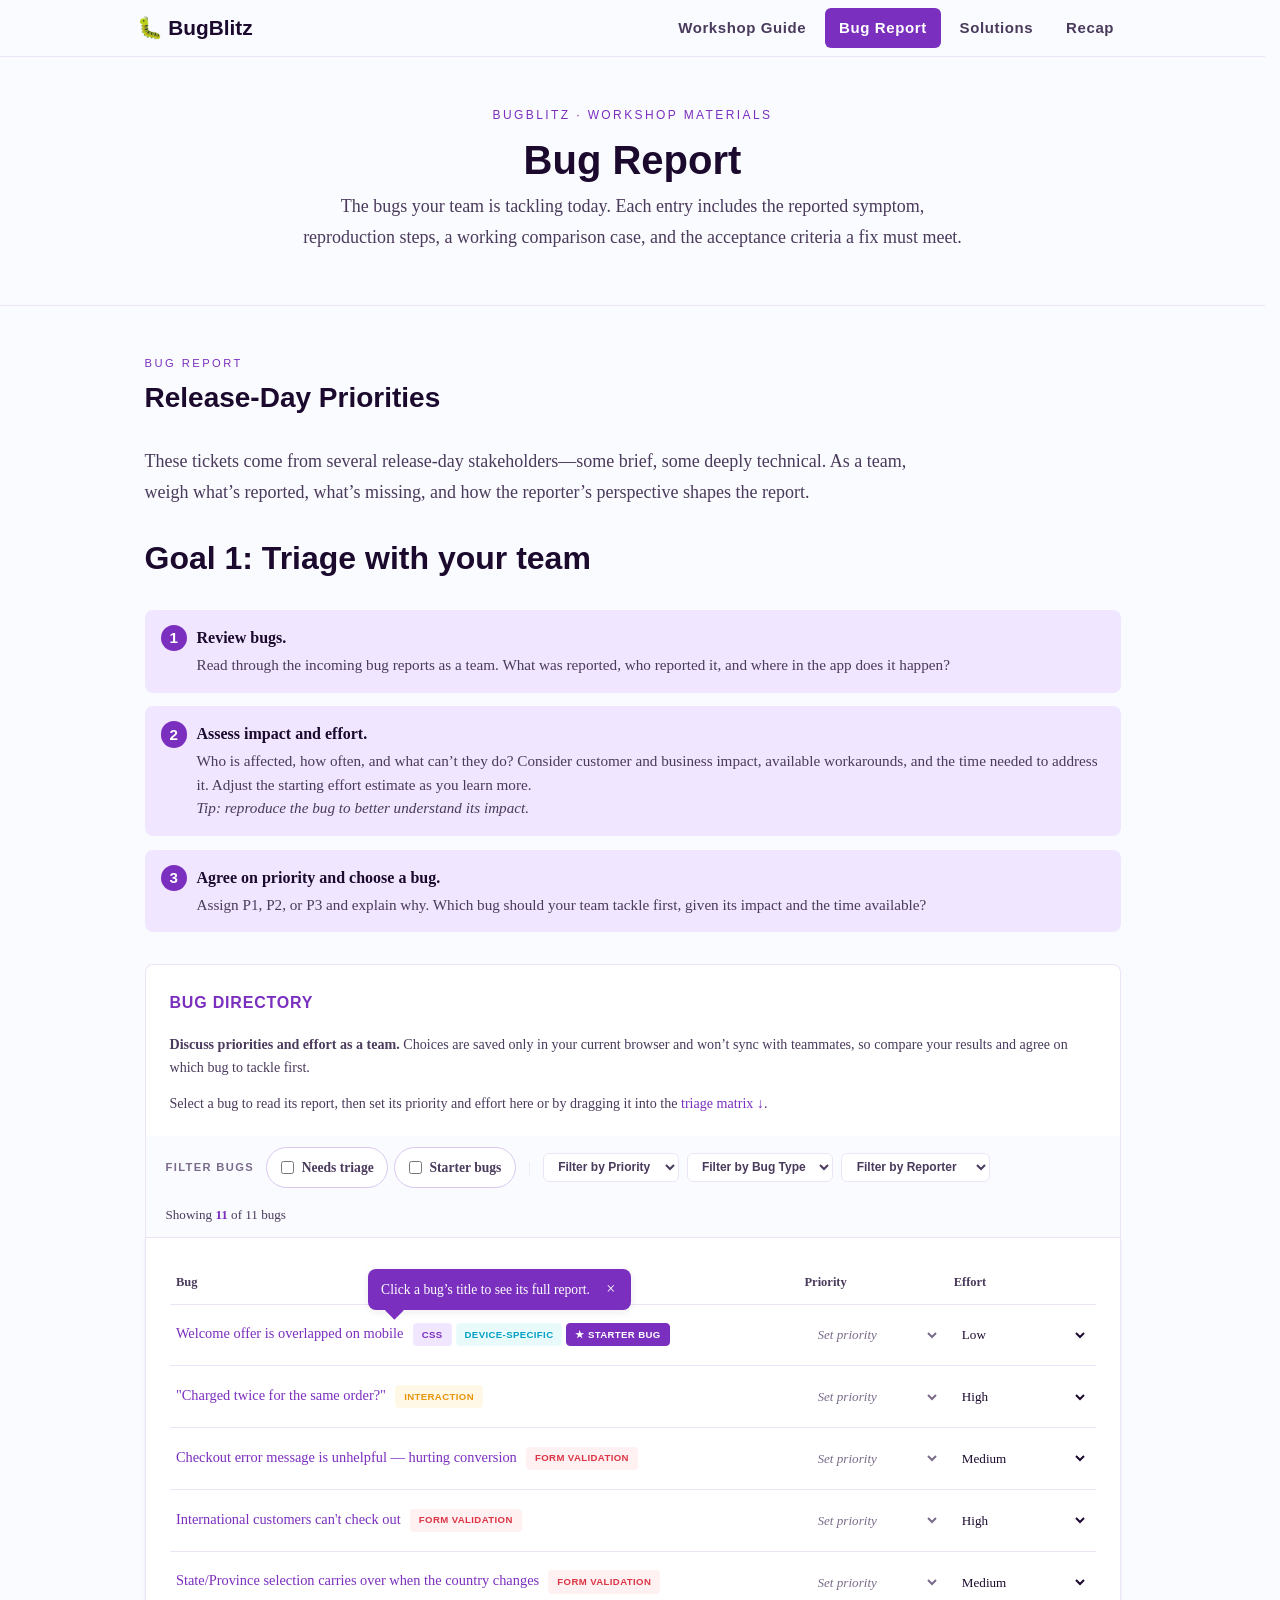
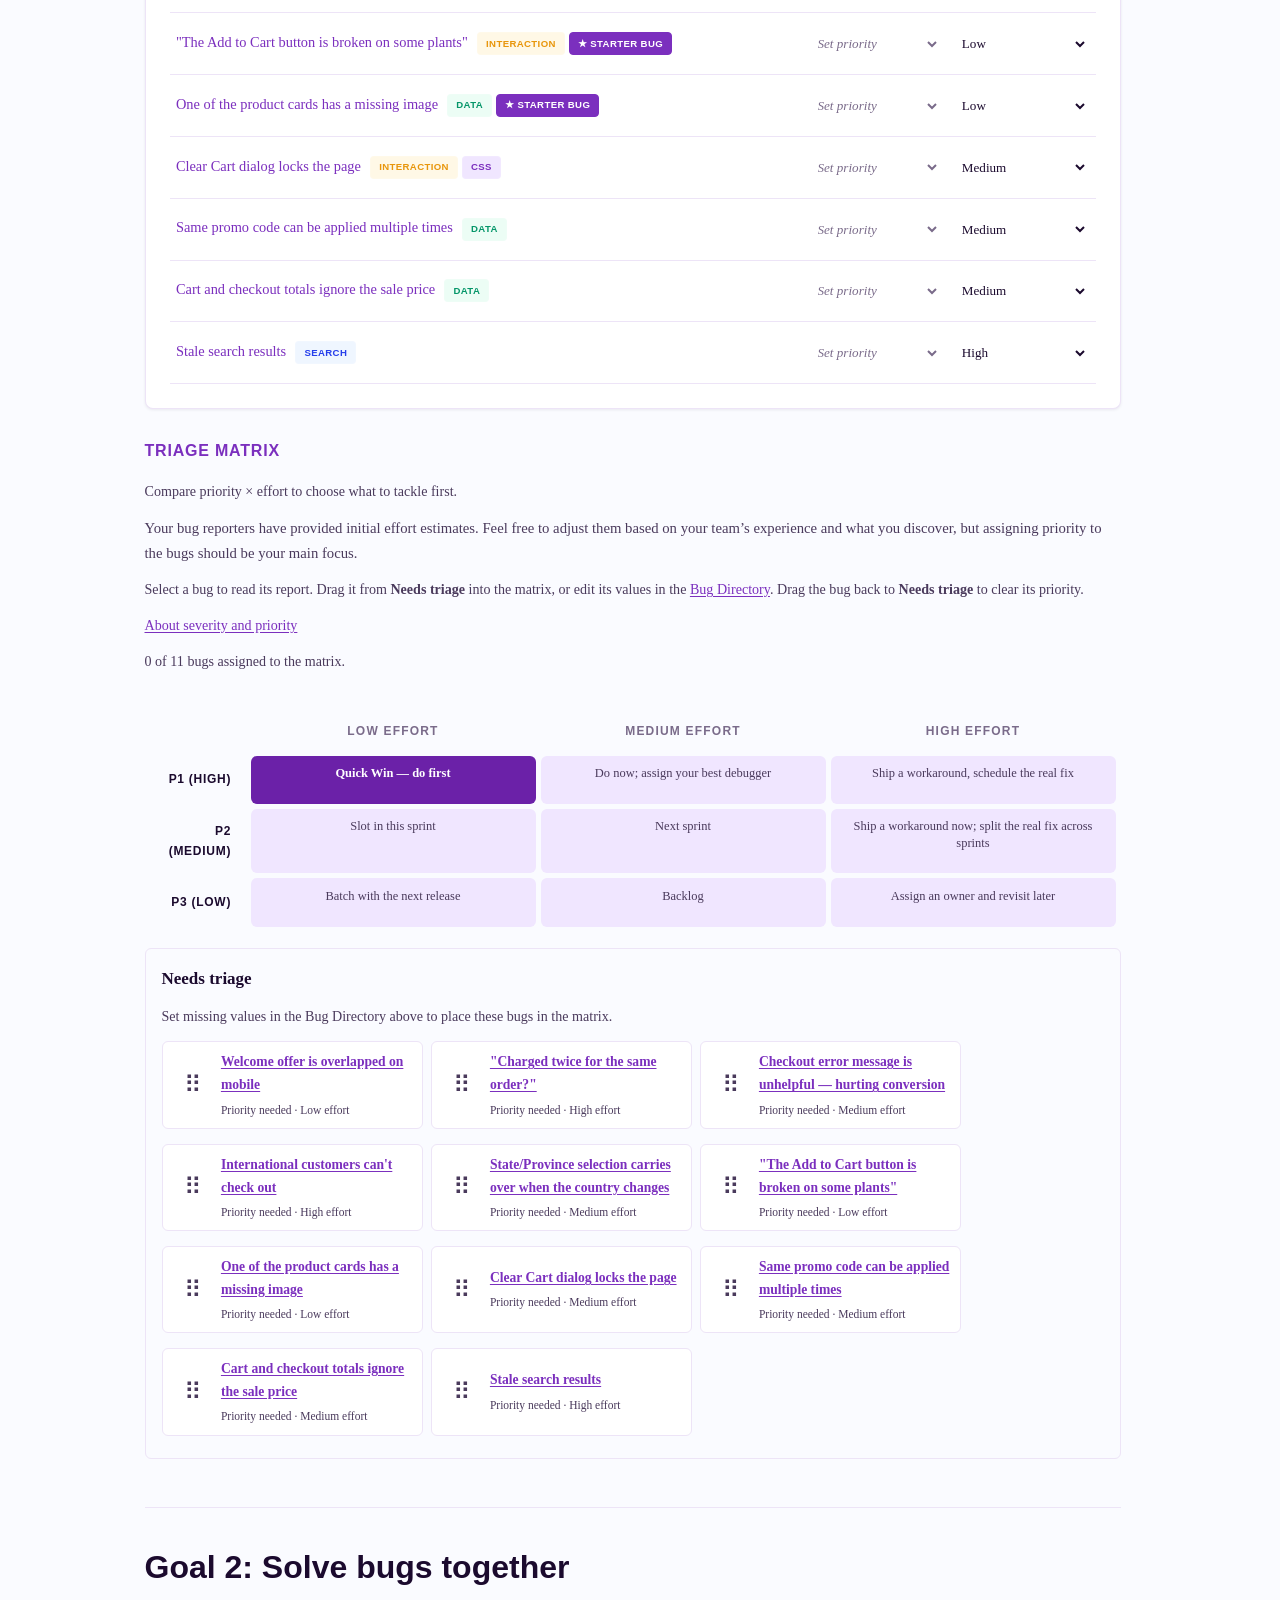
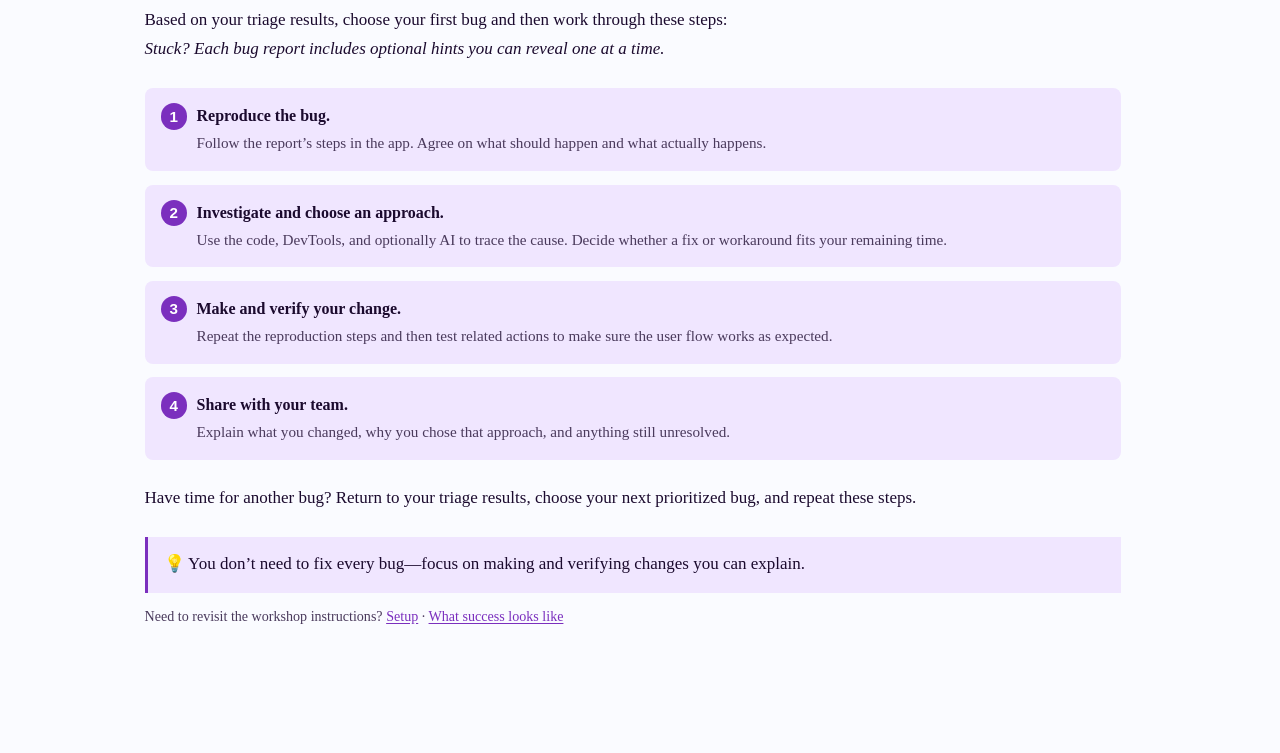
==== bugs.html @ 7b3f0159 "move note" ====
<!DOCTYPE html>
<html data-page="bugs">
<meta charset="utf-8">
<meta name="viewport" content="width=device-width, initial-scale=1">
<title>BugBlitz Bug Report</title>
<link rel="stylesheet" href="styles.css?v=progressive-hints-notices-1">

<header class="site-header">
  <div class="site-bar">
    <a class="site-brand" href="index.html"><span aria-hidden="true">🐛</span> BugBlitz</a>
    <nav class="page-nav" aria-label="Workshop pages">
      <ul class="page-nav-list">
        <li class="page-nav-item has-menu">
          <a href="index.html">Workshop Guide</a>
          <ul class="page-nav-menu" id="page-menu-guide" aria-label="Workshop Guide sections">
            <li><a href="index.html#timeline">Timeline</a></li>
            <li><a href="index.html#setup">Setup</a></li>
            <li><a href="index.html#exercise">What Success Looks Like</a></li>
          </ul>
        </li>
        <li class="page-nav-item has-menu">
          <a href="bugs.html" aria-current="page">Bug Report</a>
          <ul class="page-nav-menu" id="page-menu-bugs" aria-label="Bug Report sections">
            <li><a href="#quick-links">Bug Directory</a></li>
            <li><a href="#triage-board">Triage Matrix</a></li>
          </ul>
        </li>
        <li class="page-nav-item"><a href="solutions.html">Solutions</a></li>
        <li class="page-nav-item has-menu">
          <a href="recap.html">Recap</a>
          <ul class="page-nav-menu" id="page-menu-recap" aria-label="Recap sections">
            <li><a href="recap.html#goals">Goals</a></li>
            <li><a href="recap.html#mindset">Mindset</a></li>
            <li><a href="recap.html#severity">Severity &amp; Priority</a></li>
            <li><a href="recap.html#bug-types">Bug Types</a></li>
            <li><a href="recap.html#ai-tips">AI Tips</a></li>
            <li><a href="recap.html#roles">Stakeholders</a></li>
            <li><a href="recap.html#hints">Hints</a></li>
          </ul>
        </li>
      </ul>
    </nav>
  </div>
  <nav class="section-nav" aria-label="Page sections">
    <div class="section-nav-inner">
      <span class="section-nav-page">Bug Report</span>
      <a href="#quick-links">Bug Directory</a>
      <a href="#triage-board">Triage Matrix</a>
    </div>
  </nav>
</header>

<div class="masthead">
  <div class="masthead-eyebrow">BugBlitz · Workshop Materials</div>
  <h1>Bug Report</h1>
  <p class="masthead-sub">The bugs your team is tackling today. Each entry includes the reported symptom, reproduction
    steps, a working comparison case, and the acceptance criteria a fix must meet.</p>
</div>

<div class="content">

  <!-- Bug report and triage tools -->
  <section id="bug-list">
    <div class="section-label">Bug Report</div>
    <h2>Release-Day Priorities</h2>
    <p class="lead">These tickets come from several release-day stakeholders—some brief, some deeply technical.
      As a team, weigh what’s reported, what’s missing, and how the reporter’s perspective shapes the report.</p>

    <div class="triage-prompts">
      <h2>Goal 1: Triage with your team</h2>
      <ol>
        <li><strong>Review bugs.</strong> Read through the incoming bug reports as a team. What was reported, who
          reported it, and where in the app does it happen?</li>
        <li><strong>Assess impact and effort.</strong> Who is affected, how often, and what can’t they do? Consider
          customer and business impact, available workarounds, and the time needed to address it. Adjust the starting
          effort estimate as you learn more.
          <br><em>Tip: reproduce the bug to better understand its impact.</em></li>
        <li><strong>Agree on priority and choose a bug.</strong> Assign P1, P2, or P3 and explain why. Which bug should
          your team tackle first, given its impact and the time available?</li>
      </ol>
    </div>

    <div class="toc directory-intro" id="quick-links">
      <h2>Bug Directory</h2>
      <p class="board-help"><strong>Discuss priorities and effort as a team.</strong> Choices are saved only in your current browser and won’t sync with teammates, so compare your results and agree on which bug to tackle first.</p>
      <p class="board-help">Select a bug to read its report, then set its priority and effort<span class="triage-pointer-copy"> here or by dragging it into the <a href="#triage-board">triage matrix ↓</a></span><span class="triage-touch-copy">; the <a href="#triage-board">triage matrix ↓</a> updates automatically</span>.</p>
    </div>

    <!-- The filter bar stays pinned only while the bug list is on screen. -->
    <div class="directory-sticky-scope">
      <div class="bug-filter-toolbar" id="bug-filter-toolbar">
        <button type="button" class="filter-panel-toggle" id="filter-panel-toggle"
          aria-controls="filter-panel-content" aria-expanded="false">
          <span>Filter bugs</span>
          <span class="filter-panel-chevron" aria-hidden="true">⌄</span>
        </button>
        <div class="filter-panel-content" id="filter-panel-content">
          <div class="filter-group">
            <span class="filter-label">Filter bugs</span>

            <!-- Triage and curated starting points -->
            <div class="filter-pills" id="bug-filter-pills">
              <label class="bug-filter-check"><input type="checkbox" id="needs-triage-toggle"> Needs triage</label>
              <label class="bug-filter-check"><input type="checkbox" id="starter-bugs-toggle" aria-describedby="starter-bugs-help"> Starter bugs</label>
            </div>

            <span class="filter-divider">|</span>

            <div class="filter-selects">
              <select class="filter-dropdown" id="filter-priority" aria-label="Filter by Priority">
                <option value="all">Filter by Priority</option>
                <option value="P1">P1 (High)</option>
                <option value="P2">P2 (Medium)</option>
                <option value="P3">P3 (Low)</option>
              </select>
              <select class="filter-dropdown" id="filter-type" aria-label="Filter by Bug Type">
                <option value="all">Filter by Bug Type</option>
                <option value="css">CSS</option>
                <option value="data">Data</option>
                <option value="device">Device-Specific</option>
                <option value="form">Form Validation</option>
                <option value="interaction">Interaction</option>
                <option value="search">Search</option>
              </select>

              <select class="filter-dropdown" id="filter-reporter" aria-label="Filter by Reporter">
                <option value="all">Filter by Reporter</option>
                <option value="support">Customer Support</option>
                <option value="design">Design</option>
                <option value="director">Director</option>
                <option value="dev">Engineer</option>
                <option value="pm">Product Manager</option>
                <option value="qa">QA</option>
              </select>
            </div>
          </div>

          <p class="board-help" id="starter-bugs-help" hidden>Starter bugs: Suggested by the facilitators as good starting points for newer debuggers.</p>
          <div class="filter-status" role="status" aria-live="polite">
            <span id="active-filter-summary" hidden></span>
            Showing <strong id="visible-count">0</strong> of <span id="total-count">0</span> bugs
            <button type="button" id="clear-filters-btn" class="clear-filters-btn" hidden>Clear filters</button>
          </div>
        </div>
      </div>

      <div class="directory-layout">
        <nav class="toc directory-list" aria-label="Bug report table of contents" id="bug-directory-list">
          <div class="bug-guide-empty" id="bug-guide-empty">
            <p>No bugs match these filters.</p>
            <button type="button" id="empty-clear-filters-btn" class="clear-filters-btn">Clear filters</button>
          </div>
          <table class="triage-table" aria-label="Bug priorities and effort">
            <thead>
              <tr>
                <th scope="col">Bug</th>
                <th scope="col">Priority</th>
                <th scope="col">Effort</th>
              </tr>
            </thead>
            <tbody>
              <tr id="assignment-welcome-offer-mobile">
                <td><a href="#welcome-offer-mobile">Welcome offer is overlapped on mobile</a> <span class="toc-types"><span
                      class="toc-tag cat-css">CSS</span><span class="toc-tag cat-device">Device-Specific</span></span></td>
                <td data-label="Priority"></td>
                <td data-label="Effort"></td>
              </tr>
              <tr id="assignment-duplicate-order-placed">
                <td><a href="#duplicate-order-placed">"Charged twice for the same order?"</a> <span class="toc-types"><span
                      class="toc-tag cat-interaction">Interaction</span></span></td>
                <td data-label="Priority"></td>
                <td data-label="Effort"></td>
              </tr>
              <tr id="assignment-generic-error">
                <td><a href="#generic-error">Checkout error message is unhelpful — hurting conversion</a> <span
                    class="toc-types"><span class="toc-tag cat-form">Form Validation</span></span></td>
                <td data-label="Priority"></td>
                <td data-label="Effort"></td>
              </tr>
              <tr id="assignment-international-postal-code">
                <td><a href="#international-postal-code">International customers can't check out</a> <span
                    class="toc-types"><span class="toc-tag cat-form">Form Validation</span></span></td>
                <td data-label="Priority"></td>
                <td data-label="Effort"></td>
              </tr>
              <tr id="assignment-stale-state">
                <td><a href="#stale-state">State/Province selection carries over when the country changes</a> <span
                    class="toc-types"><span class="toc-tag cat-form">Form Validation</span></span></td>
                <td data-label="Priority"></td>
                <td data-label="Effort"></td>
              </tr>
              <tr id="assignment-sold-out-feedback">
                <td><a href="#sold-out-feedback">"The Add to Cart button is broken on some plants"</a> <span
                    class="toc-types"><span class="toc-tag cat-interaction">Interaction</span></span></td>
                <td data-label="Priority"></td>
                <td data-label="Effort"></td>
              </tr>
              <tr id="assignment-broken-image">
                <td><a href="#broken-image">One of the product cards has a missing image</a> <span class="toc-types"><span
                      class="toc-tag cat-data">Data</span></span></td>
                <td data-label="Priority"></td>
                <td data-label="Effort"></td>
              </tr>
              <tr id="assignment-dialog-bug">
                <td><a href="#dialog-bug">Clear Cart dialog locks the page</a> <span class="toc-types"><span
                      class="toc-tag cat-interaction">Interaction</span><span class="toc-tag cat-css">CSS</span></span></td>
                <td data-label="Priority"></td>
                <td data-label="Effort"></td>
              </tr>
              <tr id="assignment-promo-duplicate">
                <td><a href="#promo-duplicate">Same promo code can be applied multiple times</a> <span
                    class="toc-types"><span class="toc-tag cat-data">Data</span></span></td>
                <td data-label="Priority"></td>
                <td data-label="Effort"></td>
              </tr>
              <tr id="assignment-sale-price-not-honored">
                <td><a href="#sale-price-not-honored">Cart and checkout totals ignore the sale price</a> <span
                    class="toc-types"><span class="toc-tag cat-data">Data</span></span></td>
                <td data-label="Priority"></td>
                <td data-label="Effort"></td>
              </tr>
              <tr id="assignment-stale-search">
                <td><a href="#stale-search">Stale search results</a> <span class="toc-types"><span
                      class="toc-tag cat-search">Search</span></span></td>
                <td data-label="Priority"></td>
                <td data-label="Effort"></td>
              </tr>
            </tbody>
          </table>
        </nav>
        <div class="report-viewer" id="report-viewer" role="region" aria-label="Selected bug report" hidden></div>
      </div>
    </div>

    <div id="triage-board">
    <h2 class="triage-matrix-heading">Triage Matrix</h2>
    <p class="board-help">Compare priority × effort to choose what to tackle first.</p>
    <p style="font-size: 0.92rem; color: var(--text-secondary); margin-top: 0.25rem;">Your bug reporters have provided
      initial effort estimates. Feel free to adjust them based on your team’s experience and what you discover, but
      assigning priority to the bugs should be your main focus.</p>
    <p class="board-help">Select a bug to read its report. <span class="triage-pointer-copy">Drag it from <strong>Needs triage</strong> into the matrix, or edit its values in the <a href="#quick-links">Bug Directory</a>. Drag the bug back to <strong>Needs triage</strong> to clear its priority.</span><span class="triage-touch-copy">Set priority and effort in the <a href="#quick-links">Bug Directory</a>. The matrix updates automatically.</span></p>

    <p class="board-help"><a href="recap.html#severity">About severity and priority</a></p>
      <p class="board-help" id="triage-count"></p>
      <div class="matrix-scroll">
        <table class="effort-matrix triage-board" aria-label="Priority × Effort matrix">
          <thead>
            <tr>
              <th></th>
              <th scope="col">Low Effort</th>
              <th scope="col">Medium Effort</th>
              <th scope="col">High Effort</th>
            </tr>
          </thead>
          <tbody>
            <tr>
              <th scope="row" class="row-label">P1 (High)</th>
              <td class="quick-win" data-priority="P1" data-effort="Low">
                <div class="matrix-effort-label">Low effort</div>
                <div class="board-guidance">Quick Win — do first</div>
                <div class="board-tiles"></div>
              </td>
              <td data-priority="P1" data-effort="Medium">
                <div class="matrix-effort-label">Medium effort</div>
                <div class="board-guidance">Do now; assign your best debugger</div>
                <div class="board-tiles"></div>
              </td>
              <td data-priority="P1" data-effort="High">
                <div class="matrix-effort-label">High effort</div>
                <div class="board-guidance">Ship a workaround, schedule the real fix</div>
                <div class="board-tiles"></div>
              </td>
            </tr>
            <tr>
              <th scope="row" class="row-label">P2 (Medium)</th>
              <td data-priority="P2" data-effort="Low">
                <div class="matrix-effort-label">Low effort</div>
                <div class="board-guidance">Slot in this sprint</div>
                <div class="board-tiles"></div>
              </td>
              <td data-priority="P2" data-effort="Medium">
                <div class="matrix-effort-label">Medium effort</div>
                <div class="board-guidance">Next sprint</div>
                <div class="board-tiles"></div>
              </td>
              <td data-priority="P2" data-effort="High">
                <div class="matrix-effort-label">High effort</div>
                <div class="board-guidance">Ship a workaround now; split the real fix across sprints</div>
                <div class="board-tiles"></div>
              </td>
            </tr>
            <tr>
              <th scope="row" class="row-label">P3 (Low)</th>
              <td data-priority="P3" data-effort="Low">
                <div class="matrix-effort-label">Low effort</div>
                <div class="board-guidance">Batch with the next release</div>
                <div class="board-tiles"></div>
              </td>
              <td data-priority="P3" data-effort="Medium">
                <div class="matrix-effort-label">Medium effort</div>
                <div class="board-guidance">Backlog</div>
                <div class="board-tiles"></div>
              </td>
              <td data-priority="P3" data-effort="High">
                <div class="matrix-effort-label">High effort</div>
                <div class="board-guidance">Assign an owner and revisit later</div>
                <div class="board-tiles"></div>
              </td>
            </tr>
          </tbody>
        </table>
      </div>
      <div class="needs-triage" id="needs-triage">
        <h4>Needs triage</h4>
        <p class="board-help" id="needs-triage-help">Set missing values in the Bug Directory above to place these bugs in the matrix.</p>
        <div class="board-tiles" id="needs-triage-tiles"></div>
      </div>
    </div>

    <div class="exercise-goal" id="solve-bugs">
      <h2>Goal 2: Solve bugs together</h2>
      <p>Based on your triage results, choose your first bug and then work through these steps:</p>
      <p><em>Stuck? Each bug report includes optional hints you can reveal one at a time.</em></p>
      <ol>
        <li><strong>Reproduce the bug.</strong> Follow the report’s steps in the app. Agree on what should happen and what actually happens.</li>
        <li><strong>Investigate and choose an approach.</strong> Use the code, DevTools, and optionally AI to trace the cause. Decide whether a fix or workaround fits your remaining time.</li>
        <li><strong>Make and verify your change.</strong> Repeat the reproduction steps and then test related actions to make sure the user flow works as expected.</li>
        <li><strong>Share with your team.</strong> Explain what you changed, why you chose that approach, and anything still unresolved.</li>
      </ol>
      <p>Have time for another bug? Return to your triage results, choose your next prioritized bug, and repeat these steps.</p>
      <p class="exercise-tip">💡 You don’t need to fix every bug—focus on making and verifying changes you can explain.</p>
      <nav class="board-help" aria-label="Workshop resources">
        <span>Need to revisit the workshop instructions? </span>
        <a href="index.html#setup">Setup</a>
        <span aria-hidden="true"> · </span>
        <a href="index.html#exercise">What success looks like</a>
      </nav>
    </div>


    <!-- Full bug reports. With JavaScript they are hidden and shown one at a time
         in the Bug Directory's report viewer; without it they appear here. -->
    <div class="bug-guide-cards" id="bug-guide-cards">

      <div class="bug-guide-card" id="welcome-offer-mobile" data-types="css device" data-reporter="design"
        style="--bug-guide-color: var(--role-design); --bug-guide-bg: rgba(157, 55, 116, 0.12);">
        <div class="bug-guide-card-header">
          <div class="bug-guide-card-type cat-css">CSS Bug</div>
          <div class="bug-guide-card-type cat-device">Device-Specific</div>
        </div>
        <h3>Welcome offer is overlapped on mobile</h3>
        <div class="reporter-line" style="--reporter-color: var(--role-design);"><span
            class="reporter-dot"></span>Reported by <strong>Design</strong></div>
        <p class="bug-guide-card-symptom">On mobile, the cookie notice partially overlaps the welcome offer and its
          buttons, making the layout look crowded and unfinished. The desktop layout looks fine. On smaller screens,
          these elements should have clear spacing and fit together cleanly, with the close button and “Start shopping”
          action fully visible and easy to tap.</p>

        <div class="bug-guide-sub">Reproduction Steps</div>
        <ol>
          <li>Open the home page at a phone-sized viewport (or on a mobile device).</li>
          <li>Refresh the page so the welcome offer and cookie notice appear together.</li>
          <li>Notice how the cookie notice overlaps the welcome offer, including parts of its buttons, disrupting the
            spacing and visual hierarchy.</li>
          <li>Check whether the whole welcome offer is clearly visible and visually separated from the cookie notice.
          </li>
        </ol>

        <div class="workshop-prompt">
          <strong>Your mission:</strong> Investigate why the welcome offer and cookie notice compete for space on
          mobile, and fix the experience so both are functional and can be dismissed in either order.
        </div>
        <details class="bug-hints" id="hints-welcome-offer-mobile">
          <summary>Need a hint?</summary>
          <p class="hints-help">Reveal one hint at a time. Stop whenever you have enough to try your next step.</p>
          <details class="bug-hint" id="hint-welcome-offer-mobile-1">
            <summary>Hint 1 of 3 · Where to look</summary>
            <p>On the home page, open DevTools and enable the device toolbar (phone/tablet icon). Choose a narrow phone viewport and refresh with the welcome offer and cookie notice visible. Compare with a desktop width and try both panels’ buttons. At what screen size do the panels start competing for space?</p>
          </details>
          <details class="bug-hint" id="hint-welcome-offer-mobile-2">
            <summary>Hint 2 of 3 · What to investigate</summary>
            <p>In DevTools → Elements, use the element picker to inspect each panel. In Styles, compare their positioning rules and bottom offsets; check their rendered heights too. Edit values directly in DevTools before changing the codebase, and try a width where the notice text wraps. Which positioning change makes both panels’ buttons accessible?</p>
          </details>
          <details class="bug-hint" id="hint-welcome-offer-mobile-3">
            <summary>Hint 3 of 3 · Another clue</summary>
            <p>Find the mobile rule for .offer-popover in welcome-offer.component.scss. Move your successful DevTools experiment into the stylesheet, then reload because DevTools edits are temporary. Check narrow widths, enlarged text, and dismissing either panel first. How much bottom clearance does the offer need to stay above the cookie notice?</p>
          </details>
        </details>
        <div class="bug-guide-card-footer">
          <a class="solution-link" href="solutions.html#welcome-offer-mobile">View full solution →</a>
        </div>
      </div>

      <div class="bug-guide-card" id="duplicate-order-placed" data-types="interaction" data-reporter="support"
        style="--bug-guide-color: var(--role-support); --bug-guide-bg: rgba(217, 119, 6, 0.12);">
        <div class="bug-guide-card-header">
          <div class="bug-guide-card-type cat-interaction">Interaction Bug</div>
        </div>
        <h3>"Charged twice for the same order?"</h3>
        <p class="exercise-notice"><span class="exercise-notice-label"><span aria-hidden="true">⚠️</span> Before you start</span><strong>If you’re using Mock API in StackBlitz, skip this exercise because it requires DevTools throttling.</strong> Continue with the next exercise. You can try this later using Live Supabase or running the project locally.</p>
        <div class="reporter-line" style="--reporter-color: var(--role-support);"><span
            class="reporter-dot"></span>Reported by <strong>Customer Support</strong></div>
        <p class="bug-guide-card-symptom">Getting a wave of complaints from customers saying they placed a single order
          but were charged twice. A couple of them mentioned they "clicked the button twice because nothing happened the
          first time." The <strong>My Orders</strong> tab shows duplicate orders when they search using their email.
          Passing it to engineering to look at.</p>
        <div class="workshop-prompt">
          <strong>Your mission:</strong> Reproduce the duplicate charge yourself, trace the checkout submit flow, and
          propose a fix that prevents a second checkout request from firing while the first one is still processing.
        </div>
        <details class="bug-hints" id="hints-duplicate-order-placed">
          <summary>Need a hint?</summary>
          <p class="exercise-notice"><span aria-hidden="true">⚠️</span> Using <strong>Mock API? Skip this bug.</strong></p>
          <p class="hints-help">Reveal one hint at a time. Stop whenever you have enough to try your next step.</p>
          <details class="bug-hint" id="hint-duplicate-order-placed-1">
            <summary>Hint 1 of 3 · Where to look</summary>
            <p>On checkout, use a different test email for each attempt so earlier orders do not confuse the result. Compare one deliberate click on Place Order with two quick clicks. In My Orders, search each email and compare the new orders’ items and totals. How many orders appeared after one click versus two quick clicks?</p>
          </details>
          <details class="bug-hint" id="hint-duplicate-order-placed-2">
            <summary>Hint 2 of 3 · What to investigate</summary>
            <p>Open DevTools → Network, enable Preserve log, filter to Fetch/XHR, and select a slow throttling preset. <a href="https://developer.chrome.com/docs/devtools/request-conditions" target="_blank" rel="noopener noreferrer">Chrome DevTools throttling guide&nbsp;↗</a> Repeat the rapid clicks and compare the order POST requests’ Payload tabs. In Elements, inspect the button while the first request is pending. Can another submission start before the first request finishes?</p>
          </details>
          <details class="bug-hint" id="hint-duplicate-order-placed-3">
            <summary>Hint 3 of 3 · Another clue</summary>
            <p>Find the submit handler and submitting state in checkout.component.ts, and the Place Order button in checkout.component.html. After making a change, verify one order for rapid clicks and that a failed request allows a retry; you can submit while Network is Offline, restore the connection, and retry. Restore normal throttling afterward. How could submitting both disable the button and guard the handler, while always allowing another attempt after failure?</p>
          </details>
        </details>
        <div class="bug-guide-card-footer">
          <a class="solution-link" href="solutions.html#duplicate-order-placed">View full solution →</a>
        </div>
      </div>

      <div class="bug-guide-card" id="generic-error" data-types="form" data-reporter="pm"
        style="--bug-guide-color: var(--role-pm); --bug-guide-bg: rgba(224, 64, 160, 0.12);">
        <div class="bug-guide-card-header">
          <div class="bug-guide-card-type cat-form">Form Validation Bug</div>
        </div>
        <h3>Checkout error message is unhelpful — hurting conversion</h3>
        <div class="reporter-line" style="--reporter-color: var(--role-pm);"><span class="reporter-dot"></span>Reported
          by <strong>Product Manager</strong></div>
        <p class="bug-guide-card-symptom">When a shopper submits checkout with a missing required field, they get one
          generic "Please fill in all fields" message with no indication of <em>which</em> field is the problem. Session
          replays show people re-checking every input in frustration; funnel data shows abandonment spikes at this step.
          Fixing this should be a straightforward conversion win.</p>
        <div class="bug-guide-sub">What good looks like</div>
        <ul>
          <li>Each missing required field is called out inline, with a message that names the field and what's expected.
          </li>
          <li>Valid fields don't get flagged as errors.</li>
          <li>Successful submissions behave exactly as they do today.</li>
        </ul>
        <div class="workshop-prompt">
          <strong>Your mission:</strong> Trace the current validation flow, then propose a fix that surfaces field-level
          errors so users know exactly what to fix.
        </div>
        <details class="bug-hints" id="hints-generic-error">
          <summary>Need a hint?</summary>
          <p class="hints-help">Reveal one hint at a time. Stop whenever you have enough to try your next step.</p>
          <details class="bug-hint" id="hint-generic-error-1">
            <summary>Hint 1 of 3 · Where to look</summary>
            <p>On checkout, use a valid US address to avoid the separate international postal-code issue. Clear one required field and submit, then repeat with a different field. Leave two fields empty and correct only one. What does the feedback tell you about which fields still need attention?</p>
          </details>
          <details class="bug-hint" id="hint-generic-error-2">
            <summary>Hint 2 of 3 · What to investigate</summary>
            <p>Open DevTools → Network, filter to Fetch/XHR, and repeat an incomplete submission to see whether an order request is sent. In Elements, inspect the empty input and the error message. Search the project for the exact displayed error text. Where is the message chosen, and does that code keep track of which fields failed?</p>
          </details>
          <details class="bug-hint" id="hint-generic-error-3">
            <summary>Hint 3 of 3 · Another clue</summary>
            <p>In checkout.component.ts, inspect the required-field checks; in checkout.component.html, find where the error is rendered. After your change, verify that correcting a field clears its error on revalidation and that valid checkout still works. Keep optional-region rules consistent with the State/Province report. How could you collect errors by field, display each beside its input, and associate the message with that input for accessibility?</p>
            <details class="related-validation">
              <summary>Related check · Country and region validation</summary>
              <p>Country changes affect both postal-code rules and whether State/Province is required. Verify these together: valid postal codes should not be blocked by an optional region, and a missing required region should not slip through. Compare the <a href="#stale-state">State/Province</a>, <a href="#international-postal-code">international postal-code</a>, and <a href="#generic-error">checkout error</a> reports when checking the combined behavior.</p>
            </details>
          </details>
        </details>
        <div class="bug-guide-card-footer">
          <a class="solution-link" href="solutions.html#generic-error">View full solution →</a>
        </div>
      </div>

      <div class="bug-guide-card" id="international-postal-code" data-types="form" data-reporter="director"
        style="--bug-guide-color: var(--role-director); --bug-guide-bg: rgba(147, 51, 234, 0.12);">
        <div class="bug-guide-card-header">
          <div class="bug-guide-card-type cat-form">Form Validation Bug</div>
        </div>
        <h3>International customers can't check out</h3>
        <div class="reporter-line" style="--reporter-color: var(--role-director);"><span
            class="reporter-dot"></span>Reported by <strong>Director</strong></div>
        <p class="bug-guide-card-symptom">Sales flagged this — orders from non-US customers aren't going through.
          Canada, UK, and Japan all seeing it. Would like a triage plan by end of day: whether this is a same-day fix or
          something that needs a temporary workaround while a proper fix ships.</p>
        <p class="bug-guide-card-symptom">A Canadian customer reported that the following address wasn't accepted:</p>
        <dl class="bug-guide-address">
          <dt>Street address</dt>
          <dd>100 Queen's Park</dd>
          <dt>City</dt>
          <dd>Toronto</dd>
          <dt>Province</dt>
          <dd>ON</dd>
          <dt>Postal code</dt>
          <dd>M5S 2C6</dd>
          <dt>Country</dt>
          <dd>Canada</dd>
        </dl>
        <div class="workshop-prompt">
          <strong>Your mission:</strong> Reproduce the checkout failure with a valid international postal code, trace
          the validation logic, and propose a fix that supports the selected country without breaking US ZIP validation.
        </div>
        <details class="bug-hints" id="hints-international-postal-code">
          <summary>Need a hint?</summary>
          <p class="hints-help">Reveal one hint at a time. Stop whenever you have enough to try your next step.</p>
          <details class="bug-hint" id="hint-international-postal-code-1">
            <summary>Hint 1 of 3 · Where to look</summary>
            <p>On checkout, complete the Canadian example from the report and note the exact error. Compare the country selection, postal-code label, and message. Try a valid and an invalid format for both Canada and the US, keeping other required fields filled. Which inputs are rejected, and does the message describe the country you selected?</p>
          </details>
          <details class="bug-hint" id="hint-international-postal-code-2">
            <summary>Hint 2 of 3 · What to investigate</summary>
            <p>In DevTools → Network, filter to Fetch/XHR and repeat the Canadian submission. If an order POST appears, inspect its Payload and Response; if none appears, investigate the form’s validation. Search for the exact postal-code error text and inspect the condition that produces it. Does that check use the selected country?</p>
          </details>
          <details class="bug-hint" id="hint-international-postal-code-3">
            <summary>Hint 3 of 3 · Another clue</summary>
            <p>In checkout.component.ts, set a Sources breakpoint at postal-code validation and inspect form.country, form.zip, and the pattern being tested. Retest valid and invalid formats after your change, distinguishing region errors from postal-code errors. How could the selected country determine both the validation rule and the format example shown when validation fails?</p>
            <details class="related-validation">
              <summary>Related check · Country and region validation</summary>
              <p>Country changes affect both postal-code rules and whether State/Province is required. Verify these together: valid postal codes should not be blocked by an optional region, and a missing required region should not slip through. Compare the <a href="#stale-state">State/Province</a>, <a href="#international-postal-code">international postal-code</a>, and <a href="#generic-error">checkout error</a> reports when checking the combined behavior.</p>
            </details>
          </details>
        </details>
        <div class="bug-guide-card-footer">
          <a class="solution-link" href="solutions.html#international-postal-code">View full solution →</a>
        </div>
      </div>

      <div class="bug-guide-card" id="stale-state" data-types="form" data-reporter="qa"
        style="--bug-guide-color: var(--role-qa); --bug-guide-bg: rgba(14, 165, 160, 0.12);">
        <div class="bug-guide-card-header">
          <div class="bug-guide-card-type cat-form">Form Validation Bug</div>
        </div>
        <h3>State/Province selection carries over when the country changes</h3>
        <div class="reporter-line" style="--reporter-color: var(--role-qa);"><span class="reporter-dot"></span>Reported
          by <strong>QA Tester</strong></div>
        <p class="bug-guide-card-symptom">A shopper changes the selected country in the checkout form, but a previously
          chosen state or province value silently carries over, so the form submits with a state that doesn't belong to
          the new country.</p>
        <div class="bug-guide-sub">Reproduction Steps</div>
        <ol>
          <li>Add any item to the cart and navigate to the checkout page.</li>
          <li>Select <strong>United States</strong> as the country and pick a state (e.g., <strong>California</strong>).
          </li>
          <li>Change the country to a different one (e.g., <strong>Germany</strong> or <strong>United Kingdom</strong>).
          </li>
          <li>Fill in the remaining fields and submit the form or inspect the form data.</li>
          <li>Observe that the state field still holds the previously chosen value ("CA") even though it makes no sense
            for the new country.</li>
        </ol>
        <div class="bug-guide-sub">Comparison Case</div>
        <ol>
          <li>Reload the page and pick a country only once before submitting.</li>
          <li>Observe that the state value corresponds correctly to the selected country.</li>
        </ol>
        <div class="bug-guide-sub">Acceptance Criteria</div>
        <ol>
          <li>Changing the country clears any previously selected state/province value.</li>
          <li>The state field re-renders correctly (select vs. free-text input) based on the new country's regions.</li>
          <li>When State/Province is required for the selected country, the required-field check catches the empty value
            after a country change instead of allowing a stale value to slip through. Otherwise, the field is optional
            or hidden and an empty value does not block submission.</li>
          <li>No regressions to the initial country selection flow.</li>
        </ol>
        <div class="workshop-prompt">
          <strong>Your mission:</strong> Investigate what happens to form state when the country changes, and propose a
          fix that resets the state whenever the country selection changes.
        </div>
        <details class="bug-hints" id="hints-stale-state">
          <summary>Need a hint?</summary>
          <p class="hints-help">Reveal one hint at a time. Stop whenever you have enough to try your next step.</p>
          <details class="bug-hint" id="hint-stale-state-1">
            <summary>Hint 1 of 3 · Where to look</summary>
            <p>On checkout, select a US state, then switch to Canada. Repeat with France and compare with choosing a country once after a refresh. Note whether State/Province is a dropdown or text input and whether the old choice remains visible. Does a change in the displayed control tell you whether the previous value was cleared?</p>
          </details>
          <details class="bug-hint" id="hint-stale-state-2">
            <summary>Hint 2 of 3 · What to investigate</summary>
            <p>In DevTools → Elements, inspect the region options, label, and required attribute. Compare an empty region with a selected region for Canada, then try an empty region for France. Note which validation check blocks submission—the separate postal-code bug can also reject an address. Do the displayed choices, stored value, and required-field behavior agree?</p>
          </details>
          <details class="bug-hint" id="hint-stale-state-3">
            <summary>Hint 3 of 3 · Another clue</summary>
            <p>Find onCountryChange in checkout.component.ts and pause there with a Sources breakpoint. Step through while watching form.state, then inspect the region validation and its template’s required binding. Verify the form value even if the postal-code bug still blocks submission. How could changing countries clear the old region and apply a consistent rule for when a new region is required?</p>
            <details class="related-validation">
              <summary>Related check · Country and region validation</summary>
              <p>Country changes affect both postal-code rules and whether State/Province is required. Verify these together: valid postal codes should not be blocked by an optional region, and a missing required region should not slip through. Compare the <a href="#stale-state">State/Province</a>, <a href="#international-postal-code">international postal-code</a>, and <a href="#generic-error">checkout error</a> reports when checking the combined behavior.</p>
            </details>
          </details>
        </details>
        <div class="bug-guide-card-footer">
          <a class="solution-link" href="solutions.html#stale-state">View full solution →</a>
        </div>
      </div>

      <div class="bug-guide-card" id="sold-out-feedback" data-types="interaction" data-reporter="support"
        style="--bug-guide-color: var(--role-support); --bug-guide-bg: rgba(217, 119, 6, 0.12);">
        <div class="bug-guide-card-header">
          <div class="bug-guide-card-type cat-interaction">Interaction Bug</div>
        </div>
        <h3>"The Add to Cart button is broken on some plants"</h3>
        <div class="reporter-line" style="--reporter-color: var(--role-support);"><span
            class="reporter-dot"></span>Reported by <strong>Customer Support</strong></div>
        <p class="bug-guide-card-symptom">Customers keep messaging in convinced the "Add to Cart" button is broken on
          certain products — they click it and nothing happens. Those cards are faded and have an "Out of Stock" badge
          in the top-right corner, but shoppers seem to miss it and the button still says "Add to Cart." Can we make the
          availability clearer? People shouldn't have to contact us to figure out that a plant is out of stock.</p>
        <div class="workshop-prompt">
          <strong>Your mission:</strong> The reporter has told you what shoppers <em>think</em> is happening; work out
          what's actually happening in the UI, then propose a fix that makes the sold-out state obvious without breaking
          normal Add to Cart behavior on in-stock items.
        </div>
        <details class="bug-hints" id="hints-sold-out-feedback">
          <summary>Need a hint?</summary>
          <p class="hints-help">Reveal one hint at a time. Stop whenever you have enough to try your next step.</p>
          <details class="bug-hint" id="hint-sold-out-feedback-1">
            <summary>Hint 1 of 2 · Where to look</summary>
            <p>On the plant listing, right-click Add to Cart for an available product and a sold-out product and choose Inspect. In DevTools → Elements, compare the disabled attribute, visible text, and accessible name. What tells the browser that one button is unavailable, and what tells the shopper why?</p>
          </details>
          <details class="bug-hint" id="hint-sold-out-feedback-2">
            <summary>Hint 2 of 2 · Another clue</summary>
            <p>Inspect the stock binding and button text in product-card.component.html. Try disabled-button styling in DevTools → Styles before updating product-card.component.scss. Verify that available products still add to the cart and sold-out products stay unavailable. How could the button’s label, accessible name, and styling explain its stock status at the point where the shopper tries to act?</p>
          </details>
        </details>
        <div class="bug-guide-card-footer">
          <a class="solution-link" href="solutions.html#sold-out-feedback">View full solution →</a>
        </div>
      </div>

      <div class="bug-guide-card" id="broken-image" data-types="data" data-reporter="pm"
        style="--bug-guide-color: var(--role-pm); --bug-guide-bg: rgba(224, 64, 160, 0.12);">
        <div class="bug-guide-card-header">
          <div class="bug-guide-card-type cat-data">Data Bug</div>
        </div>
        <h3>One of the product cards has a missing image</h3>
        <div class="reporter-line" style="--reporter-color: var(--role-pm);"><span class="reporter-dot"></span>Reported
          by <strong>Product Manager</strong></div>
        <p class="bug-guide-card-symptom">One of the product cards on the plant listing is showing a broken image — the
          rest of the card looks fine but there's no photo. Looks bad for something a shopper sees first. Low priority
          relative to the checkout issues, but let's not ship the release with a broken image visible on the homepage.
        </p>
        <div class="workshop-prompt">
          <strong>Your mission:</strong> Find the affected product, trace the bad URL back to where the data comes from,
          and propose a fix that both restores the image and hardens the UI against a future broken URL slipping
          through.
        </div>
        <details class="bug-hints" id="hints-broken-image">
          <summary>Need a hint?</summary>
          <p class="hints-help">Reveal one hint at a time. Stop whenever you have enough to try your next step.</p>
          <details class="bug-hint" id="hint-broken-image-1">
            <summary>Hint 1 of 2 · Where to look</summary>
            <p>On the plant listing, open DevTools → Network, select the Img filter, and reload. Select the failed image request and find its Request URL in Headers. Compare that URL with a working image request. What differs between the addresses the browser is trying to load?</p>
          </details>
          <details class="bug-hint" id="hint-broken-image-2">
            <summary>Hint 2 of 2 · Another clue</summary>
            <p>Search product-images.ts for the failed URL and compare its hostname with the working image URLs. Try correcting it, then reload to check the photo. For future failures, inspect the image element in product-card.component.html and the existing placeholder returned by resolveProductImage(null). How could you correct this image’s address and show a placeholder if another image fails, without repeatedly retrying a failed placeholder?</p>
          </details>
        </details>
        <div class="bug-guide-card-footer">
          <a class="solution-link" href="solutions.html#broken-image">View full solution →</a>
        </div>
      </div>

      <div class="bug-guide-card" id="dialog-bug" data-reporter="pm" data-types="interaction css">
        <div class="bug-guide-card-header">
          <div class="bug-guide-card-type cat-interaction">Interaction Bug</div>
          <div class="bug-guide-card-type cat-css">CSS Bug</div>
        </div>
        <h3>Clear Cart dialog locks the page</h3>
        <div class="reporter-line" style="--reporter-color: var(--role-pm);"><span class="reporter-dot"></span>Reported
          by <strong>Product Manager</strong></div>
        <p class="bug-guide-card-symptom">After dismissing the Clear Cart dialog, customers are unable to click anything
          on the site and are forced to refresh the page to continue shopping.</p>
        <div class="bug-guide-sub">Reproduction Steps</div>
        <ol>
          <li>Add an item to the cart to open the cart modal.</li>
          <li>Click <strong>Clear Cart</strong> to open the confirmation prompt.</li>
          <li>Click <strong>Keep Items</strong> or <strong>Clear Cart</strong> to close the prompt.</li>
          <li>If you try to click any product or navigation link on the page, it has no effect.</li>
        </ol>
        <div class="bug-guide-sub">Acceptance Criteria</div>
        <ol>
          <li>Confirming "Clear Cart" successfully empties all items from the cart.</li>
          <li>Closing or confirming the dialog leaves the page fully clickable so customers can keep browsing without
            refreshing.</li>
        </ol>
        <div class="workshop-prompt">
          <strong>Your mission:</strong> Reproduce the issue by interacting with the confirmation dialog and restore
          normal page interaction.
        </div>
        <details class="bug-hints" id="hints-dialog-bug">
          <summary>Need a hint?</summary>
          <p class="hints-help">Reveal one hint at a time. Stop whenever you have enough to try your next step.</p>
          <details class="bug-hint" id="hint-dialog-bug-1">
            <summary>Hint 1 of 3 · Where to look</summary>
            <p>Reproduce the issue by opening Clear Cart and choosing Keep Items. Leave the page in its unresponsive state. Open DevTools → Elements and use the element picker over a button or link that no longer responds. What element does it select?</p>
          </details>
          <details class="bug-hint" id="hint-dialog-bug-2">
            <summary>Hint 2 of 3 · What to investigate</summary>
            <p>In Elements, inspect the selected element and its surrounding DOM. Use the page highlight to see how much space it covers, and check its position and dimensions in Styles or Computed. Did DevTools select the button or link you were trying to click? If not, what did it select?</p>
          </details>
          <details class="bug-hint" id="hint-dialog-bug-3">
            <summary>Hint 3 of 3 · Another clue</summary>
            <p>If you find an element covering the page, temporarily add display: none in Styles and try clicking again. Search confirmation-dialog.component.ts for where that element is created or attached, then compare opening and closing the dialog. Reload to undo the temporary CSS change, and test cancellation, confirmation, and backdrop dismissal. What should happen to that extra element when the dialog component is destroyed?</p>
          </details>
        </details>
        <div class="bug-guide-card-footer">
          <a class="solution-link" href="solutions.html#dialog-bug">View full solution →</a>
        </div>
      </div>

      <div class="bug-guide-card" id="promo-duplicate" data-types="data" data-reporter="qa"
        style="--bug-guide-color: var(--role-qa); --bug-guide-bg: rgba(14, 165, 160, 0.12);">
        <div class="bug-guide-card-header">
          <div class="bug-guide-card-type cat-data">Data Bug</div>
        </div>
        <h3>Same promo code can be applied multiple times</h3>
        <div class="reporter-line" style="--reporter-color: var(--role-qa);"><span class="reporter-dot"></span>Reported
          by <strong>QA Tester</strong></div>
        <p class="bug-guide-card-symptom">A shopper can apply the same promo code repeatedly and receive the discount
          more than once, driving the cart total down with each duplicate code. It can even push the total below zero.
        </p>
        <div class="bug-guide-sub">Reproduction Steps</div>
        <ol>
          <li>Add at least one product to the cart and navigate to the cart page (<code>/cart</code>).</li>
          <li>Enter a valid promo code (for example <code>GHC2026</code> or <code>WELCOME10</code>) and click
            <strong>Apply</strong>.
          </li>
          <li>The coupon appears in the applied list and the discount is reflected in the total.</li>
          <li>Without reloading, enter the same promo code again and click <strong>Apply</strong>.</li>
          <li>Now, the same coupon is listed again (and the discount total increases).</li>
        </ol>
        <div class="bug-guide-sub">Acceptance Criteria</div>
        <ol>
          <li>The same promo code cannot be applied more than once per cart session.</li>
          <li>A second attempt shows clear feedback (e.g., "This promo code is already applied.").</li>
          <li><code>discountTotal</code> reflects each distinct coupon at most once.</li>
          <li><code>discountTotal</code> should never exceed the subtotal.</li>
        </ol>
        <div class="workshop-prompt">
          <strong>Your mission:</strong> Reproduce the issue by applying the same promo code more than once, inspect how applied coupons are tracked
          across page loads, and propose a fix that prevents stacking the same code multiple times and prevents the
          total from going below zero.
        </div>
        <details class="bug-hints" id="hints-promo-duplicate">
          <summary>Need a hint?</summary>
          <p class="hints-help">Reveal one hint at a time. Stop whenever you have enough to try your next step.</p>
          <details class="bug-hint" id="hint-promo-duplicate-1">
            <summary>Hint 1 of 3 · Where to look</summary>
            <p>Open DevTools → Application → Local Storage and select the app’s origin. Inspect cart_coupons before and after applying the same code twice; refresh the storage view if needed. Reload and compare the saved entries with the applied-coupon list. How many entries represent the same coupon, and do they survive a reload?</p>
          </details>
          <details class="bug-hint" id="hint-promo-duplicate-2">
            <summary>Hint 2 of 3 · What to investigate</summary>
            <p>Find applyCoupon in cart.service.ts and follow the checks before it updates the applied-coupon collection. Compare the coupon returned by the lookup with the entries already in that collection. What is checked before adding a coupon, and is an already-applied code treated differently from a new one?</p>
          </details>
          <details class="bug-hint" id="hint-promo-duplicate-3">
            <summary>Hint 3 of 3 · Another clue</summary>
            <p>In applyCoupon, consider returning useful feedback before modifying the collection when the code is already present. Verify valid, invalid, and repeated codes, including capitalization and surrounding spaces; reload to check persistence and confirm discounts cannot exceed the subtotal. How could you recognize equivalent codes before saving another entry and keep the total from falling below zero?</p>
          </details>
        </details>
        <div class="bug-guide-card-footer">
          <a class="solution-link" href="solutions.html#promo-duplicate">View full solution →</a>
        </div>
      </div>

      <div class="bug-guide-card" id="sale-price-not-honored" data-types="data" data-reporter="qa"
        style="--bug-guide-color: var(--role-qa); --bug-guide-bg: rgba(14, 165, 160, 0.12);">
        <div class="bug-guide-card-header">
          <div class="bug-guide-card-type cat-data">Data Bug</div>
        </div>
        <h3>Cart and checkout totals ignore the sale price</h3>
        <div class="reporter-line" style="--reporter-color: var(--role-qa);"><span class="reporter-dot"></span>Reported
          by <strong>QA Tester</strong></div>
        <p class="bug-guide-card-symptom">A shopper adds an item marked "On Sale" to their cart. The line-item price in
          the cart matches the sale price shown on the product card, but the cart Subtotal and Total — and the checkout
          Order Summary and <strong>Place Order</strong> button — are calculated from the higher crossed-out price
          instead of the sale price.</p>
        <div class="bug-guide-sub">Reproduction Steps</div>
        <ol>
          <li>Start with an empty cart and no applied promo codes. Remove items individually if Clear Cart is still
            broken.</li>
          <li>In the header, click <strong>Sale</strong> (or on the shop page, sort by <strong>On Sale</strong>) and
            pick any product showing a "Sale" badge with a strikethrough original price.</li>
          <li>Click <strong>Add to Cart</strong>. The cart modal opens automatically.</li>
          <li>In the modal, compare the line-item price against the modal's <strong>Total</strong>. The total is higher
            than the line-item price times quantity.</li>
          <li>Click <strong>View Cart &amp; Checkout</strong>. On the cart page, the line item shows the sale price, but
            the <strong>Subtotal</strong> and <strong>Total</strong> use the original (pre-sale) price.</li>
          <li>Click <strong>Proceed to Checkout</strong>. The Order Summary and the <strong>Place Order</strong> button
            both show the inflated total.</li>
        </ol>
        <div class="bug-guide-sub">Comparison Case</div>
        <ol>
          <li>Remove the sale item, then add one product <em>without</em> a "Sale" badge. Keep promo codes removed.</li>
          <li>Observe that the line-item price, the modal total, the cart Subtotal, and the checkout total all agree.
          </li>
        </ol>
        <div class="bug-guide-sub">Acceptance Criteria</div>
        <ol>
          <li>Cart-modal total, cart-page Subtotal and Total, and checkout Order Summary all reflect the <em>sale</em>
            price for items on sale.</li>
          <li>Per-line item totals in the cart page and checkout Order Summary agree with the summary Subtotal.</li>
          <li>The <strong>Place Order</strong> button shows the same total as the Order Summary.</li>
          <li>Non-sale items (no <code>compare_at_price</code>) are unaffected.</li>
          <li>A percentage-based promo code applied on top of a sale item discounts against the sale price, not the
            crossed-out price.</li>
        </ol>
        <div class="workshop-prompt">
          <strong>Your mission:</strong> Reproduce the mismatch between the line-item price and the summary total, trace
          how the cart's subtotal is computed, and propose a fix that honors the sale price consistently across the
          modal, cart, and checkout.
        </div>
        <details class="bug-hints" id="hints-sale-price-not-honored">
          <summary>Need a hint?</summary>
          <p class="hints-help">Reveal one hint at a time. Stop whenever you have enough to try your next step.</p>
          <details class="bug-hint" id="hint-sale-price-not-honored-1">
            <summary>Hint 1 of 3 · Where to look</summary>
            <p>Start with one sale item, quantity 1, and no promo codes. Compare the line-item amount with the subtotal. Repeat with a regular-price item. Which case adds up correctly?</p>
          </details>
          <details class="bug-hint" id="hint-sale-price-not-honored-2">
            <summary>Hint 2 of 3 · What to investigate</summary>
            <p>In DevTools → Network, inspect the product request’s Preview or Response and find the sale product’s price information. Compare it with the line-item amount and subtotal you observed at quantity 1. Does anything in the product info explain the mismatch in price?</p>
          </details>
          <details class="bug-hint" id="hint-sale-price-not-honored-3">
            <summary>Hint 3 of 3 · Another clue</summary>
            <p>Compare the cart template’s line-item calculation with subtotal in cart.service.ts. After your change, test mixed sale and regular products and a promo code, then compare checkout with the saved order in My Orders. How could the shared subtotal use the same payable price as the line items while leaving the comparison price available for display?</p>
          </details>
        </details>
        <div class="bug-guide-card-footer">
          <a class="solution-link" href="solutions.html#sale-price-not-honored">View full solution →</a>
        </div>
      </div>

      <div class="bug-guide-card" id="stale-search" data-types="search" data-reporter="dev"
        style="--bug-guide-color: var(--role-dev); --bug-guide-bg: rgba(123, 47, 190, 0.12);">
        <div class="bug-guide-card-header">
          <div class="bug-guide-card-type cat-search">Search Bug</div>
        </div>
        <h3>Stale search results</h3>
        <p class="exercise-notice"><span class="exercise-notice-label"><span aria-hidden="true">⚠️</span> Before you start</span><strong>If you’re using Mock API in StackBlitz, skip this exercise because it requires DevTools throttling.</strong> Continue with the next exercise. You can try this later using Live Supabase or running the project locally.</p>
        <div class="reporter-line" style="--reporter-color: var(--role-dev);"><span class="reporter-dot"></span>Reported
          by <strong>Software Engineer</strong></div>
        <p class="bug-guide-card-symptom">As a shopper types in the header search, suggestions from an earlier search can replace
          results from a later search, so the list no longer matches what is currently typed. This happens when network requests are delayed.</p>
        <figure class="bug-guide-repro">
          <img src="stale-search-repro1.gif"
            alt="Header search suggestions showing results for an earlier query after the search text changes">
          <figcaption>Reproduced using DevTools with throttled network profile: stale suggestions can replace results
            for the current query.</figcaption>
        </figure>
        <div class="bug-guide-sub">Reproduction Steps</div>
        <ol>
          <li>Open DevTools → <strong>Network</strong>, then type <code>mon</code> in the header search to capture its
            request.</li>
          <li>Throttle that search request. <a href="https://developer.chrome.com/docs/devtools/request-conditions"
              target="_blank" rel="noopener noreferrer">Chrome DevTools throttling guide&nbsp;↗</a></li>
          <li>Clear the search box.</li>
          <li>Type <code>mon</code> again, then quickly replace it with <code>snake</code> while the first request is
            pending.</li>
          <li>Watch for suggestions that no longer match the text in the search box.</li>
        </ol>
        <div class="bug-guide-sub">Comparison Case</div>
        <ol>
          <li>Refresh the page.</li>
          <li>Paste <code>snake</code> into the header search box.</li>
          <li>Wait for the suggestions and confirm they match <code>snake</code>.</li>
        </ol>
        <div class="bug-guide-sub">Acceptance Criteria</div>
        <ol>
          <li>Header-search suggestions always correspond to the text currently in the input, regardless of request
            order or network latency.</li>
          <li>Responses from stale (superseded) requests are discarded and never overwrite newer results.</li>
          <li>Behavior is verified with network throttling enabled and rapid changes to the search text.</li>
          <li>No new console errors or unhandled promise rejections introduced by the fix.</li>
        </ol>
        <div class="workshop-prompt">
          <strong>Your mission:</strong> Investigate why earlier request responses can overwrite newer suggestions, and
          propose a fix that ensures the visible results always correspond to the latest search text, regardless of
          request timing.
        </div>
        <details class="bug-hints" id="hints-stale-search">
          <summary>Need a hint?</summary>
          <p class="exercise-notice"><span aria-hidden="true">⚠️</span> Using <strong>Mock API? Skip this bug.</strong></p>
          <p class="hints-help">Reveal one hint at a time. Stop whenever you have enough to try your next step.</p>
          <details class="bug-hint" id="hint-stale-search-1">
            <summary>Hint 1 of 3 · Where to look</summary>
            <p>In DevTools → Network, type mon and right-click its request → Throttle request. Slow only mon, leaving snake unthrottled (<a href="https://developer.chrome.com/docs/devtools/request-conditions" target="_blank" rel="noopener noreferrer">throttling guide&nbsp;↗</a>). Clear the input, type mon again, then replace it with snake while mon is pending. Does the list show snake results first, then switch back to mon?</p>
          </details>
          <details class="bug-hint" id="hint-stale-search-2">
            <summary>Hint 2 of 3 · What to investigate</summary>
            <p>The delayed <code>mon</code> response arrives after <code>snake</code> and replaces its results, even though the input still says <code>snake</code>. How can we ensure that only results for the latest search are displayed, even when responses can arrive out of order?</p>
          </details>
          <details class="bug-hint" id="hint-stale-search-3">
            <summary>Hint 3 of 3 · Another clue</summary>
            <p>Find the search handler in header.component.ts and where it updates results after awaiting a response. Consider assigning each search change an increasing identifier. Retest with the same throttling rule, then clear the input or select a result while an older request is pending. Remove the rule afterward. If the user clears the search box or selects a result while a request is still pending, how will you stop that response from bringing the suggestions back?</p>
          </details>
        </details>
        <div class="bug-guide-card-footer">
          <a class="solution-link" href="solutions.html#stale-search">View full solution →</a>
        </div>
      </div>

    </div>
  </section>


</div>

<script src="app.js" defer></script>
</html>
---- styles.css ----
/* Shared navigation, including explicit and system dark themes. */
@scope (html[data-page]) {
  /* Shared fonts, palette, and root behavior. */

  :scope {
    --font-display: 'Avenir Next Condensed', 'Arial Narrow', 'Trebuchet MS', sans-serif;
    --font-body: 'Charter', 'Georgia', 'Times New Roman', serif;
    --font-mono: 'SF Mono', 'Menlo', 'Consolas', 'Liberation Mono', monospace;
    --ground: #FAFBFF;
    --surface: #F0E6FF;
    --text-primary: #1B0A2E;
    --text-secondary: #4A3A5C;
    --text-muted: #7A6B8A;
    --accent: #7B2FBE;
    --accent-text: #7B2FBE;
    --accent-fill: #7B2FBE;
    --accent-fill-border: #7B2FBE;
    --accent-bright: #E040A0;
    --accent-glow: rgba(123, 47, 190, 0.12);
    --border: #D8C8EE;
    --border-light: #EDE4F7;
    --card-bg: #FFFFFF;
    --card-shadow: rgba(27, 10, 46, 0.08);
    --code-bg: #F5F0FA;
    --code-accent: #6B21A8;
    scroll-behavior: smooth;
  }

  @media (prefers-color-scheme: dark) {
  :scope:not([data-theme="light"]) {
    --ground: #111014;
    --surface: #19171E;
    --text-primary: #F0E6FF;
    --accent: #D1A4FF;
    --accent-text: #D1A4FF;
    --code-accent: var(--accent-text);
    --accent-fill: #65438A;
    --accent-fill-border: #8963B3;
    --accent-bright: #D99BBD;
    --accent-glow: rgba(168, 85, 247, 0.15);
    --border: #38323F;
    --border-light: #38323F;
    --card-bg: #19171E;
    --card-shadow: rgba(0, 0, 0, 0.3);
  }
}

  :scope[data-theme="dark"] {
    --ground: #111014;
    --surface: #19171E;
    --text-primary: #F0E6FF;
    --accent: #D1A4FF;
    --accent-text: #D1A4FF;
    --code-accent: var(--accent-text);
    --accent-fill: #65438A;
    --accent-fill-border: #8963B3;
    --accent-bright: #D99BBD;
    --accent-glow: rgba(168, 85, 247, 0.15);
    --border: #38323F;
    --border-light: #38323F;
    --card-bg: #19171E;
    --card-shadow: rgba(0, 0, 0, 0.3);
  }

  /* Navigation between guides */
  .guide-nav {
    --guide-hover-bg: rgba(255, 255, 255, 0.6);
    --guide-active-bg: var(--card-bg);
    --guide-active-text: var(--accent);
    display: inline-flex;
    justify-content: center;
    align-items: center;
    flex-wrap: wrap;
    max-width: 100%;
    gap: 0.25rem;
    margin: 1.5rem auto -0.5rem;
    padding: 0.3rem;
    background: var(--surface);
    border: 1px solid var(--border);
    border-radius: 8px;
    box-shadow: inset 0 1px 2px rgba(0, 0, 0, 0.06);
  }

  .guide-nav a {
    display: inline-flex;
    align-items: center;
    justify-content: center;
    min-height: 44px;
    padding: 0.5rem 1.2rem;
    border-radius: 6px;
    font-family: var(--font-display);
    font-size: 0.9375rem;
    font-weight: 700;
    letter-spacing: 0.04em;
    color: var(--text-secondary);
    text-decoration: none;
    transition: background-color 0.15s ease, color 0.15s ease;
  }

  .guide-nav a:hover {
    color: var(--text-primary);
    background: var(--guide-hover-bg);
  }

  .guide-nav a[aria-current="page"] {
    background: var(--guide-active-bg);
    color: var(--guide-active-text);
    box-shadow: 0 1px 3px var(--card-shadow), 0 1px 2px rgba(0, 0, 0, 0.08);
  }

  .guide-nav a:focus-visible {
    outline: 2px solid var(--accent);
    outline-offset: 2px;
  }

  :scope[data-theme="dark"] .guide-nav {
    --guide-hover-bg: rgba(255, 255, 255, 0.08);
    --guide-active-bg: #6b21a8;
    --guide-active-text: #ffffff;
  }

  @media (prefers-color-scheme: dark) {
    :scope:not([data-theme="light"]) .guide-nav {
      --guide-hover-bg: rgba(255, 255, 255, 0.08);
      --guide-active-bg: #6b21a8;
      --guide-active-text: #ffffff;
    }
}
}

/* Shared workshop/report tokens; page-specific differences remain below. */
@scope (html:is([data-page="bugs"], [data-page="index"], [data-page="recap"])) {
  :scope {
    --surface-alt: #E8DCF5;
    --nav-bg: rgba(250, 251, 255, 0.92);
    --severity-critical: #DC3545;
    --severity-major: #E8960C;
    --severity-minor: #0EA5A0;
    --severity-critical-bg: #FFF0F1;
    --severity-major-bg: #FFF8E6;
    --severity-minor-bg: #E6FAF9;
    --role-dev: #7B2FBE;
    --role-pm: #E040A0;
    --role-lead: #2563EB;
    --role-qa: #0EA5A0;
    --role-director: #9333EA;
    --role-support: #D97706;
    --role-design: #9D3774;
  }

  @media (prefers-color-scheme: dark) {
  :scope:not([data-theme="light"]) {
    --nav-bg: rgba(13, 8, 21, 0.92);
    --severity-critical-bg: #2A0A10;
    --severity-major-bg: #2A1E05;
    --severity-minor-bg: #0A2220;
  }
}

  :scope[data-theme="dark"] {
    --nav-bg: rgba(13, 8, 21, 0.92);
    --severity-critical-bg: #2A0A10;
    --severity-major-bg: #2A1E05;
    --severity-minor-bg: #0A2220;
  }
}

.severity-badge {
  flex-shrink: 0;
  width: 5.5rem;
  padding: 0.3rem 0;
  text-align: center;
  font-family: var(--font-display);
  font-size: 0.68rem;
  font-weight: 700;
  letter-spacing: 0.12em;
  text-transform: uppercase;
  border-radius: 4px;
}

.severity-badge.critical {
  background: var(--severity-critical-bg);
  color: var(--severity-critical);
}

.severity-badge.major {
  background: var(--severity-major-bg);
  color: var(--severity-major);
}

.severity-badge.minor {
  background: var(--severity-minor-bg);
  color: var(--severity-minor);
}

.effort-matrix {
  margin-top: 1.25rem;
  border-collapse: separate;
  border-spacing: 0.35rem;
  width: 100%;
  max-width: 40rem;
}

.effort-matrix th,
.effort-matrix td {
  padding: 0.6rem 0.75rem;
  text-align: center;
  font-size: 0.88rem;
  border-radius: 6px;
}

.effort-matrix th {
  font-family: var(--font-display);
  font-size: 0.75rem;
  letter-spacing: 0.1em;
  text-transform: uppercase;
  color: var(--text-muted);
  background: transparent;
  font-weight: 600;
}

.effort-matrix td {
  background: var(--surface);
  color: var(--text-secondary);
  font-size: 0.85rem;
  line-height: 1.35;
}

.effort-matrix td.quick-win {
  background: #8540B5;
  color: #ffffff;
  font-weight: 600;
}

.effort-matrix td.quick-win > .board-guidance {
  color: #ffffff;
  font-weight: 700;
}

.effort-matrix .row-label {
  background: transparent;
  color: var(--text-primary);
  font-family: var(--font-display);
  font-weight: 700;
  letter-spacing: 0.06em;
  text-align: right;
  padding-right: 0.9rem;
}

@scope (html[data-page="bugs"]) {
:scope {
    --cat-css: #7B2FBE;
    --cat-css-bg: #F0E6FF;
    --cat-device: #02a0c7;
    --cat-device-bg: #e9fafa;
    --cat-interaction: #E8960C;
    --cat-interaction-bg: #FFF8E6;
    --cat-form: #DC3545;
    --cat-form-bg: #FFF0F1;
    --cat-search: #253EEB;
    --cat-search-bg: #EFF6FF;
    --cat-data: #059669;
    --cat-data-bg: #ECFDF5;
    --cat-tag-border: rgba(255, 255, 255, 0.12);
  }

  @media (prefers-color-scheme: dark) {
    :scope:not([data-theme="light"]) {
    --text-secondary: #ebe3f6;
    --text-muted: #8A7A9E;
    --code-bg: #1A1230;
    --cat-css: #E9D5FF;
    --cat-css-bg: rgba(216, 180, 254, 0.12);
    --cat-device: #BAE6FD;
    --cat-device-bg: rgba(125, 211, 252, 0.12);
    --cat-interaction: #ffefb0;
    --cat-interaction-bg: rgba(252, 211, 77, 0.12);
    --cat-form: #FECACA;
    --cat-form-bg: rgba(252, 165, 165, 0.12);
    --cat-search: #BFDBFE;
    --cat-search-bg: rgba(147, 197, 253, 0.12);
    --cat-data: #A7F3D0;
    --cat-data-bg: rgba(110, 231, 183, 0.12);
  }
}

  :scope[data-theme="dark"] {
    --text-secondary: #ebe3f6;
    --text-muted: #8A7A9E;
    --code-bg: #1A1230;
    --cat-device: #BAE6FD;
    --cat-device-bg: rgba(125, 211, 252, 0.12);
    --cat-interaction: #ffefb0;
    --cat-interaction-bg: rgba(252, 211, 77, 0.12);
    --cat-form: #FECACA;
    --cat-form-bg: rgba(252, 165, 165, 0.12);
    --cat-search: #BFDBFE;
    --cat-search-bg: rgba(147, 197, 253, 0.12);
    --cat-data: #A7F3D0;
    --cat-data-bg: rgba(110, 231, 183, 0.12);
  }

  *,
  *::before,
  *::after {
    box-sizing: border-box;
    margin: 0;
    padding: 0;
  }

  .bug-guide-card[id] {
    scroll-margin-top: var(--bug-anchor-offset, 9rem);
  }

  body {
    background: var(--ground);
    color: var(--text-primary);
    font-family: var(--font-body);
    font-size: 1.0625rem;
    line-height: 1.7;
    -webkit-font-smoothing: antialiased;
  }

  /* Base link styling with higher contrast and clear focus/hover indicators */
  a {
    color: var(--primary-dark, var(--accent));
    text-decoration: underline;
    text-underline-offset: 0.15em;
    transition: color 0.15s ease, border-color 0.15s ease;
  }

  a:hover,
  a:focus-visible {
    color: var(--accent-bright);
    text-decoration: none;
  }

  code {
    font-family: var(--font-mono);
    font-size: 0.85em;
    background: var(--code-bg);
    padding: 0.15em 0.4em;
    border-radius: 4px;
    color: var(--accent-code);
  }

  .content {
    max-width: 64rem;
    margin: 0 auto;
    padding: 0 1.5rem 4rem;
  }

  .masthead {
    padding: 3rem 1.5rem 2rem;
    text-align: center;
    border-bottom: 1px solid var(--border-light);
  }

  .masthead-eyebrow {
    font-family: var(--font-display);
    font-size: 0.75rem;
    letter-spacing: 0.2em;
    text-transform: uppercase;
    color: var(--accent);
    margin-bottom: 0.75rem;
  }

  .masthead h1 {
    font-family: var(--font-display);
    font-size: clamp(1.75rem, 4vw, 2.5rem);
    font-weight: 700;
    line-height: 1.15;
    color: var(--text-primary);
    margin-bottom: 0.5rem;
  }

  .masthead-sub {
    font-size: 1.125rem;
    color: var(--text-secondary);
    max-width: 42rem;
    margin: 0 auto 1.25rem;
  }

  h2 {
    font-family: var(--font-display);
    font-size: clamp(1.35rem, 3vw, 1.75rem);
    font-weight: 700;
    color: var(--text-primary);
    margin-bottom: 1rem;
  }

  .lead {
    font-size: 1.125rem;
    color: var(--text-secondary);
    max-width: 48rem;
    margin: 2rem 0 0.5rem;
  }

  /* ── Table of contents ── */
  .toc {
    margin: 2rem 0 1rem;
    padding: 1.5rem;
    background: var(--card-bg);
    border: 1px solid var(--border-light);
    border-radius: 8px;
    box-shadow: 0 1px 3px var(--card-shadow);
  }

  .toc h2 {
    font-family: var(--font-display);
    font-size: 1rem;
    font-weight: 700;
    letter-spacing: 0.05em;
    text-transform: uppercase;
    color: var(--accent);
    margin-bottom: 1rem;
  }

  .toc ol {
    padding-left: 1.5rem;
    margin: 0;
  }

  .toc li {
    font-size: 0.95rem;
    color: var(--text-secondary);
    padding: 0.35rem 0;
    display: flex;
    align-items: center;
    flex-wrap: wrap;
    gap: 0.5rem;
  }

  .toc a {
    text-decoration: none;
  }

  .toc a:hover {
    text-decoration: underline;
  }

  .toc-tag {
    font-family: var(--font-display);
    font-size: 0.62rem;
    font-weight: 700;
    letter-spacing: 0.1em;
    text-transform: uppercase;
    padding: 0.15rem 0.5rem;
    border-radius: 4px;
    background: var(--surface);
    color: var(--accent);
    white-space: nowrap;
  }

  [data-priority="P1"] {
    --priority-bg: #fce9e7;
    --priority-text: #8b3029;
  }

  [data-priority="P2"] {
    --priority-bg: #fff2cc;
    --priority-text: #765300;
  }

  [data-priority="P3"] {
    --priority-bg: #eaf0f5;
    --priority-text: #40566b;
  }

  .priority-badge {
    background: var(--priority-bg);
    color: var(--priority-text);
  }

  .effort-badge {
    background: #e5efff;
    color: #214f96;
    border-color: #8eb3eb;
  }

  :scope[data-theme="dark"] .effort-badge {
    background: #203b60;
    color: #c2dcff;
    border-color: #608bc5;
  }

  @media (prefers-color-scheme: dark) {
    :scope:not([data-theme="light"]) .effort-badge {
      background: #203b60;
      color: #c2dcff;
      border-color: #608bc5;
    }
}

  .priority-badge,
  .effort-badge {
    display: inline-block;
    font-size: 0.72rem;
    font-weight: 600;
    padding: 0.15rem 0.45rem;
    border-radius: 4px;
  }

  :scope[data-theme="dark"] [data-priority="P1"] {
    --priority-bg: #462c30;
    --priority-text: #ffb9b2;
  }

  :scope[data-theme="dark"] [data-priority="P2"] {
    --priority-bg: #40351f;
    --priority-text: #f2d28b;
  }

  :scope[data-theme="dark"] [data-priority="P3"] {
    --priority-bg: #293743;
    --priority-text: #bacee0;
  }

  @media (prefers-color-scheme: dark) {
    :scope:not([data-theme="light"]) [data-priority="P1"] {
      --priority-bg: #462c30;
      --priority-text: #ffb9b2;
    }

    :scope:not([data-theme="light"]) [data-priority="P2"] {
      --priority-bg: #40351f;
      --priority-text: #f2d28b;
    }

    :scope:not([data-theme="light"]) [data-priority="P3"] {
      --priority-bg: #293743;
      --priority-text: #bacee0;
    }
}

  .triage-summary .effort-badge {
    margin-left: 0.4rem;
  }

  .toc-types {
    display: inline-flex;
    flex-wrap: wrap;
    gap: 0.25rem;
    margin: 0.2rem 0 0.2rem 0.35rem;
    vertical-align: middle;
  }

  .triage-table .toc-types .toc-tag {
    font-size: 0.6rem;
    letter-spacing: 0.04em;
  }

  .triage-summary {
    font-size: 0.78rem;
    color: var(--text-secondary);
  }

  .bug-guide-card>.triage-summary {
    display: inline-block;
    margin: 0 0 0.75rem;
  }

  .triage-prompts {
    margin: 1.5rem 0;
  }

  .triage-actions {
    display: flex;
    flex-wrap: wrap;
    gap: 0.75rem;
    margin: 1rem 0;
  }

  .triage-actions a {
    display: inline-block;
    padding: 0.65rem 1rem;
    border: 1px solid var(--accent);
    border-radius: 8px;
    font-weight: 700;
  }

  .triage-matrix-heading {
    font-family: var(--font-display);
    font-size: 1rem;
    font-weight: 700;
    letter-spacing: 0.05em;
    text-transform: uppercase;
    color: var(--accent);
    margin: 1.75rem 0 1rem;
  }

  .triage-prompts h2,
  .exercise-goal h2 {
    font-family: var(--font-display);
    font-size: clamp(1.5rem, 3vw, 2rem);
    color: var(--text-primary);
    margin: 0 0 0.75rem;
  }

  .exercise-goal {
    margin-top: 3rem;
    padding-top: 2rem;
    border-top: 1px solid var(--border-light);
    scroll-margin-top: 5rem;
  }

  .triage-prompts ol,
  .exercise-goal ol {
    list-style: none;
    counter-reset: obj;
    padding: 0;
    margin-top: 1.5rem;
    display: grid;
    gap: 0.85rem;
  }

  .triage-prompts ol li,
  .exercise-goal ol li {
    counter-increment: obj;
    position: relative;
    padding: 1rem 1.25rem 1rem 3.25rem;
    background: var(--surface);
    border-radius: 8px;
    font-size: 0.95rem;
    color: var(--text-secondary);
    line-height: 1.55;
  }

  .triage-prompts ol li::before,
  .exercise-goal ol li::before {
    content: counter(obj);
    position: absolute;
    left: 1rem;
    top: 0.95rem;
    width: 1.65rem;
    height: 1.65rem;
    border-radius: 50%;
    background: var(--accent-fill);
    color: #ffffff;
    font-family: var(--font-display);
    font-weight: 700;
    font-size: 0.95rem;
    display: grid;
    place-items: center;
  }

  .triage-prompts ol li strong,
  .exercise-goal ol li strong {
    color: var(--text-primary);
    display: block;
    margin-bottom: 0.15rem;
    font-size: 1rem;
  }

  .board-help,
  .board-status {
    font-size: 0.88rem;
    color: var(--text-secondary);
    margin: 0.75rem 0;
  }

  .matrix-scroll {
    overflow-x: auto;
    min-width: 0;
  }

  #triage-board,
  .triage-table tr {
    scroll-margin-top: 5rem;
  }

  .effort-matrix.triage-board {
    max-width: none;
    min-width: 550px;
    table-layout: fixed;
  }

  .triage-board th:first-child {
    width: 6rem;
  }

  .triage-board td {
    vertical-align: top;
    text-align: left;
  }

  .board-guidance {
    font-size: 0.78rem;
    margin-bottom: 0.75rem;
  }

  .board-tile {
    background: var(--card-bg);
    color: var(--text-primary);
    border: 1px solid var(--border-light);
    border-radius: 6px;
    padding: 0.5rem;
    margin-bottom: 0.4rem;
    text-align: left;

    display: flex;
    align-items: center;
    gap: 0.4rem;
  }

  .needs-triage {
    margin-top: 1rem;
    padding: 1rem;
    border: 1px solid var(--border-light);
    border-radius: 6px;
  }

  .needs-triage h4 {
    margin: 0;
    color: var(--text-primary);
  }

  .needs-triage>.board-tiles {
    display: grid;
    grid-template-columns: repeat(auto-fill, minmax(0, min(100%, var(--matrix-tile-width, 15rem))));
    gap: 0.5rem;
  }

  .board-tile-content {
    min-width: 0;
    font-size: 0.85rem;
    font-weight: 600;
  }

  .triage-missing {
    display: block;
    font-size: 0.72rem;
    font-weight: 400;
    color: var(--text-secondary);
    margin-top: 0.25rem;
  }

  .triage-missing[hidden] {
    display: none;
  }

  .board-drag-handle {
    display: inline-flex;
    align-items: center;
    justify-content: center;
    cursor: grab;
    color: var(--text-secondary);
    width: 2.75rem;
    min-height: 2.75rem;
    font-size: 1.5rem;
    line-height: 1;
    border-radius: 4px;
    user-select: none;
    flex-shrink: 0;
  }

  .board-drag-handle:hover,
  .board-drag-handle:active,
  .board-tile.dragging .board-drag-handle {
    background: #4c167a;
    color: #fff;
  }

  .board-drag-handle:active {
    cursor: grabbing;
  }

  .board-tile.drag-source {
    opacity: 0.45;
  }

  .board-tile.dragging {
    border-color: #8b5bb5;
    border-radius: 6px;
    box-shadow: inset 0 0 0 1px #8b5bb5;
  }

  .triage-board td.drop-target,
  .needs-triage.drop-target {
    border-radius: 6px;
    box-shadow: inset 0 0 0 2px var(--accent);
  }

  .triage-board td.quick-win.drop-target {
    box-shadow: inset 0 0 0 3px #2E0A4F, inset 0 0 0 4px #E9D5FF;
  }

  :scope[data-theme="dark"] .triage-board td.quick-win.drop-target {
    box-shadow: inset 0 0 0 3px #E9D5FF;
  }

  @media (prefers-color-scheme: dark) {
    :scope:not([data-theme="light"]) .triage-board td.quick-win.drop-target {
      box-shadow: inset 0 0 0 3px #E9D5FF;
    }
  }

  .board-tile>a {
    font-size: 0.85rem;
    font-weight: 600;
  }

  .triage-table {
    width: 100%;
    border-collapse: collapse;
    font-size: 0.9rem;
  }

  .triage-table th {
    text-align: left;
    font-size: 0.78rem;
    color: var(--text-secondary);
  }

  .triage-table th,
  .triage-table td {
    padding: 0.65rem 0.4rem;
    border-bottom: 1px solid var(--border-light);
  }

  .triage-table th:first-child {
    width: 100%;
  }

  .triage-value {
    font: inherit;
    font-size: 0.82rem;
    color: var(--text-primary);
    background: transparent;
    border: 1px solid transparent;
    border-radius: 4px;
    padding: 0.4rem 0.2rem;
    min-height: 2.5rem;
    cursor: pointer;
    max-width: 100%;
  }

  .triage-value:hover {
    background: var(--surface);
    border-color: var(--border-light);
  }

  .triage-value option {
    color: var(--text-primary);
    background: var(--card-bg);
  }

  .triage-table :focus-visible,
  .board-tile :focus-visible {
    outline: 2px solid var(--accent);
    outline-offset: 2px;
  }

  @media (max-width: 600px) {
    .triage-table thead {
      display: none;
    }

    .triage-table tr {
      display: grid;
      grid-template-columns: 1fr 1fr;
      padding: 0.6rem 0;
      border-bottom: 1px solid var(--border-light);
    }

    .triage-table td {
      border: 0;
      padding: 0.25rem;
    }

    .triage-table td:first-child {
      grid-column: 1 / -1;
    }

    .triage-table td[data-label]::before {
      content: attr(data-label);
      display: block;
      font-size: 0.75rem;
      color: var(--text-secondary);
      margin-bottom: 0.25rem;
    }

    .triage-value {
      width: 100%;
    }
}

  .bug-guide-filter-row {
    display: flex;
    align-items: center;
    gap: 0.75rem;
    margin-top: 0.75rem;
    flex-wrap: wrap;
  }

  .bug-guide-filter-row:first-of-type {
    margin-top: 1.25rem;
  }

  .bug-types-help {
    font-size: 0.8rem;
  }

  .bug-guide-filter-label {
    font-family: var(--font-display);
    font-size: 0.7rem;
    font-weight: 700;
    letter-spacing: 0.15em;
    text-transform: uppercase;
    color: var(--text-muted);
    min-width: 4.5rem;
  }

  .bug-guide-filters {
    display: flex;
    flex-wrap: wrap;
    gap: 0.5rem;
  }

  .bug-guide-filter {
    font-family: var(--font-display);
    font-size: 0.72rem;
    font-weight: 700;
    letter-spacing: 0.1em;
    text-transform: uppercase;
    padding: 0.4rem 0.85rem;
    border-radius: 100px;
    border: 1px solid var(--border);
    background: var(--card-bg);
    color: var(--text-secondary);
    cursor: pointer;
    transition: background 0.15s, color 0.15s, border-color 0.15s;
  }

  .bug-guide-filter:hover {
    border-color: var(--accent);
    color: var(--accent);
  }

  .bug-guide-filter.active {
    background: var(--accent-fill);
    border-color: var(--accent);
    color: #fff;
  }

  .bug-guide-empty {
    display: none;
    padding: 2rem 1rem;
    text-align: center;
    color: var(--text-muted);
    font-style: italic;
    background: var(--surface);
    border-radius: 8px;
    margin-top: 1rem;
  }

  .bug-guide-empty.show {
    display: block;
  }

  .bug-guide-card.hidden {
    display: none;
  }

  .bug-guide-cards {
    display: flex;
    flex-direction: column;
    gap: 1.5rem;
    margin-top: 1.5rem;
  }

  .bug-guide-card {
    position: relative;
    background: var(--card-bg);
    border: 1px solid var(--border-light);
    border-radius: 8px;
    padding: 1.75rem;
    box-shadow: 0 1px 3px var(--card-shadow);
    border-top: 3px solid var(--bug-guide-color, var(--accent));
  }

  .bug-guide-card-header {
    display: flex;
    align-items: center;
    gap: 0.5rem;
    margin-bottom: 0.5rem;
    flex-wrap: wrap;
  }

  .bug-guide-card-type {
    font-family: var(--font-display);
    font-size: 0.65rem;
    font-weight: 700;
    letter-spacing: 0.12em;
    text-transform: uppercase;
    padding: 0.2rem 0.6rem;
    border-radius: 4px;
    background: var(--bug-guide-bg, var(--severity-major-bg));
    color: var(--bug-guide-color, var(--severity-major));
  }

  .bug-guide-card-type.severity {
    background: var(--surface);
    color: var(--accent);
  }

  .reporter-line {
    display: flex;
    align-items: center;
    gap: 0.5rem;
    font-size: 0.82rem;
    color: var(--text-secondary);
    margin: 0.35rem 0 0.75rem;
  }

  .reporter-line strong {
    color: var(--text-primary);
    font-weight: 700;
  }

  .reporter-dot {
    display: inline-block;
    width: 0.55rem;
    height: 0.55rem;
    border-radius: 50%;
    background: var(--reporter-color, var(--accent));
    flex-shrink: 0;
  }

  .bug-guide-card h3 {
    font-family: var(--font-display);
    font-size: 1.05rem;
    font-weight: 700;
    color: var(--text-primary);
    margin-bottom: 0.15rem;
  }

  .bug-guide-card-symptom {
    font-size: 0.92rem;
    color: var(--text-secondary);
    line-height: 1.6;
    margin-bottom: 1rem;
    font-style: italic;
  }

  .bug-guide-address {
    display: grid;
    grid-template-columns: auto minmax(0, 1fr);
    gap: 0.35rem 1.25rem;
    margin: 0 0 1rem;
    padding: 0.75rem 1rem;
    background: var(--surface);
    border: 1px solid var(--border-light);
    border-radius: 6px;
    font-size: 0.9rem;
    line-height: 1.6;
  }

  .bug-guide-address dt {
    font-weight: 700;
    color: var(--text-primary);
  }

  .bug-guide-address dd {
    margin: 0;
    color: var(--text-secondary);
    overflow-wrap: anywhere;
  }

  @media (max-width: 400px) {
    .bug-guide-address {
      grid-template-columns: minmax(0, 1fr);
      gap: 0;
    }

    .bug-guide-address dd:not(:last-child) {
      margin-bottom: 0.5rem;
    }
}

  .bug-guide-repro {
    margin: 0 0 1rem;
  }

  .bug-guide-repro img {
    display: block;
    width: 100%;
    height: auto;
    border: 1px solid var(--border-light);
    border-radius: 6px;
  }

  .bug-guide-repro figcaption {
    margin-top: 0.35rem;
    color: var(--text-muted);
    font-size: 0.78rem;
    font-style: italic;
  }

  .bug-guide-sub {
    font-family: var(--font-display);
    font-size: 0.72rem;
    font-weight: 700;
    letter-spacing: 0.1em;
    text-transform: uppercase;
    color: var(--text-muted);
    margin: 1rem 0 0.35rem;
  }

  .bug-guide-sub:first-of-type {
    margin-top: 0;
  }

  .bug-guide-card ol {
    padding-left: 1.25rem;
    margin: 0;
  }

  .bug-guide-card ol li {
    font-size: 0.9rem;
    color: var(--text-secondary);
    line-height: 1.6;
    padding: 0.1rem 0;
  }

  .bug-guide-card .workshop-prompt {
    margin-top: 1rem;
    padding: 0.75rem 1rem;
    background: var(--accent-glow);
    border-left: 3px solid var(--accent);
    /* Adds a subtle structural accent line */
    border-radius: 0 6px 6px 0;
    font-size: 0.88rem;
    color: var(--text-secondary);
    line-height: 1.6;
  }

  .bug-guide-card .workshop-prompt strong {
    color: var(--accent);
  }

  .bug-guide-card-footer {
    display: flex;
    justify-content: flex-end;
    margin-top: 1rem;
    padding-top: 1rem;
    border-top: 1px solid var(--border-light);
  }

  .solution-link {
    font-family: var(--font-display);
    font-size: 0.75rem;
    font-weight: 700;
    letter-spacing: 0.1em;
    text-transform: uppercase;
    color: var(--accent);
    text-decoration: none;
    padding: 0.5rem 1rem;
    border: 1px solid var(--accent);
    border-radius: 100px;
    transition: all 0.15s;
  }

  .solution-link:hover {
    background: var(--accent-fill);
    color: #fff;
  }

  /* Dark Mode Overrides for softer contrast */
  :scope[data-theme="dark"] .bug-guide-card .workshop-prompt {
    background: var(--surface);
    /* Dimmed glow from 0.15 to 0.07 opacity */
    border-left-color: var(--accent-link, var(--accent));
    color: var(--text-secondary);
    /* Keeps prompt text soft (#C4B5D8) */
  }

  :scope[data-theme="dark"] .bug-guide-card .workshop-prompt strong {
    color: var(--accent-link, #D8B4FE);
    /* Ensures the bold key text uses high-contrast lavender */
  }

  @media (prefers-color-scheme: dark) {
    :scope:not([data-theme="light"]) .bug-guide-card .workshop-prompt {
      background: var(--surface);
      border-left-color: var(--accent-link, var(--accent));
      color: var(--text-secondary);
    }

    :scope:not([data-theme="light"]) .bug-guide-card .workshop-prompt strong {
      color: var(--accent-link, #D8B4FE);
    }
}

  :scope[data-theme="dark"] .solution-link {
    color: var(--text-muted);
    /* Soft gray-purple (#8A7A9E) */
  }

  @media (prefers-color-scheme: dark) {
    :scope:not([data-theme="light"]) .solution-link {
      color: var(--text-muted);
    }

    :scope:not([data-theme="light"]) .solution-link:hover {
      background: rgba(191, 125, 253, 0.436);

    }
}

  @media (max-width: 600px) {
    .masthead {
      padding: 2rem 1rem 1.5rem;
    }

    .content {
      padding: 0 1rem 3rem;
    }

    .bug-guide-filter-label {
      min-width: auto;
    }
}

  /* ── Section nav (sticky) ── */
  .section-nav {
    position: sticky;
    top: 0;
    z-index: 100;
    background: var(--nav-bg);
    backdrop-filter: blur(12px);
    -webkit-backdrop-filter: blur(12px);
    border-bottom: 1px solid var(--border-light);
    overflow-x: auto;
    -webkit-overflow-scrolling: touch;
  }

  .section-nav-inner {
    display: flex;
    gap: 0;
    max-width: 64rem;
    margin: 0 auto;
    padding: 0 1rem;
  }

  .section-nav a {
    font-family: var(--font-display);
    font-size: 0.75rem;
    letter-spacing: 0.12em;
    text-transform: uppercase;
    text-decoration: none;
    color: var(--text-muted);
    padding: 0.875rem 1rem;
    white-space: nowrap;
    border-bottom: 2px solid transparent;
    transition: color 0.2s, border-color 0.2s;
    flex: 1 0 auto;
    text-align: center;
  }

  .section-nav a:hover,
  .section-nav a:focus-visible {
    color: var(--accent);
    border-bottom-color: var(--accent);
    outline: none;
  }

  /* ── Sections ── */
  section {
    padding: 3rem 0;
    border-bottom: 1px solid var(--border-light);
    scroll-margin-top: 4rem;
  }

  section:last-child {
    border-bottom: none;
  }

  .section-label {
    font-family: var(--font-display);
    font-size: 0.7rem;
    letter-spacing: 0.22em;
    text-transform: uppercase;
    color: var(--accent);
    margin-bottom: 0.5rem;
  }

  section>h2 {
    font-family: var(--font-display);
    font-size: clamp(1.35rem, 3vw, 1.75rem);
    font-weight: 700;
    line-height: 1.2;
    color: var(--text-primary);
    margin-bottom: 1rem;
  }

  section>h3 {
    font-family: var(--font-display);
    font-size: 1.1rem;
    font-weight: 600;
    color: var(--text-primary);
    margin-bottom: 0.5rem;
  }

  /* ── Severity guide + Priority × Effort matrix ── */
  .severity-list {
    display: flex;
    flex-direction: column;
    gap: 1rem;
    margin-top: 1.5rem;
  }

  .severity-row {
    display: flex;
    gap: 1rem;
    align-items: flex-start;
    background: var(--card-bg);
    border: 1px solid var(--border-light);
    border-radius: 8px;
    padding: 1.25rem;
    box-shadow: 0 1px 3px var(--card-shadow);
  }

  .severity-badge {
    flex-shrink: 0;
    width: 5.5rem;
    padding: 0.3rem 0;
    text-align: center;
    font-family: var(--font-display);
    font-size: 0.68rem;
    font-weight: 700;
    letter-spacing: 0.12em;
    text-transform: uppercase;
    border-radius: 4px;
  }

  .severity-badge.critical {
    background: var(--severity-critical-bg);
    color: var(--severity-critical);
  }

  .severity-badge.major {
    background: var(--severity-major-bg);
    color: var(--severity-major);
  }

  .severity-badge.minor {
    background: var(--severity-minor-bg);
    color: var(--severity-minor);
  }

  .severity-content h3 {
    font-size: 0.95rem;
    margin-bottom: 0.25rem;
  }

  .severity-content p {
    font-size: 0.9rem;
    color: var(--text-secondary);
    line-height: 1.55;
  }

  .severity-content .examples {
    margin-top: 0.5rem;
    font-size: 0.85rem;
    color: var(--text-muted);
  }

  .effort-matrix {
    margin-top: 1.25rem;
    border-collapse: separate;
    border-spacing: 0.35rem;
    width: 100%;
    max-width: 40rem;
  }

  .effort-matrix th,
  .effort-matrix td {
    padding: 0.6rem 0.75rem;
    text-align: center;
    font-size: 0.88rem;
    border-radius: 6px;
  }

  .effort-matrix th {
    font-family: var(--font-display);
    font-size: 0.75rem;
    letter-spacing: 0.1em;
    text-transform: uppercase;
    color: var(--text-muted);
    background: transparent;
    font-weight: 600;
  }

  .effort-matrix td {
    background: var(--surface);
    color: var(--text-secondary);
    font-size: 0.85rem;
    line-height: 1.35;
  }

  .effort-matrix td.quick-win {
    background: #6b21a8;
    color: #ffffff;
    font-weight: 600;
  }

  .effort-matrix td.quick-win>.board-guidance {
    color: #ffffff;
    font-weight: 700;
  }

  .effort-matrix .row-label {
    background: transparent;
    color: var(--text-primary);
    font-family: var(--font-display);
    font-weight: 700;
    letter-spacing: 0.06em;
    text-align: right;
    padding-right: 0.9rem;
  }

  /* Sticky Filter Toolbar */
  .bug-filter-toolbar {
    position: sticky;
    top: var(--bug-nav-height, 2.8rem);
    /* Aligns below the measured section navigation, including wrapped text. */
    z-index: 90;
    background: var(--nav-bg, #ffffff);
    backdrop-filter: blur(12px);
    -webkit-backdrop-filter: blur(12px);
    border-bottom: 1px solid var(--border-light, #e2e8f0);
    padding: 0.65rem 1.25rem;
    margin-bottom: 1.5rem;
    display: flex;
    align-items: center;
    justify-content: space-between;
    gap: 1rem;
    flex-wrap: wrap;
  }

  .filter-panel-content {
    display: flex;
    width: 100%;
    align-items: center;
    justify-content: space-between;
    gap: 1rem;
    flex-wrap: wrap;
  }

  .filter-panel-toggle {
    display: none;
  }

  .filter-group {
    display: flex;
    align-items: center;
    gap: 0.75rem;
    flex-wrap: wrap;
  }

  .filter-label {
    font-family: var(--font-display, sans-serif);
    font-size: 0.7rem;
    font-weight: 700;
    letter-spacing: 0.12em;
    text-transform: uppercase;
    color: var(--text-muted, #64748b);
  }

  .filter-pills {
    display: flex;
    align-items: center;
    gap: 0.35rem;
    flex-wrap: wrap;
  }

  .filter-divider {
    color: var(--border-light, #cbd5e1);
    font-size: 0.85rem;
    user-select: none;
  }

  .filter-selects {
    display: flex;
    flex-wrap: wrap;
    gap: 0.5rem;
  }

  /* Compact Dropdowns */
  /* Base Dropdown Styling */
  .filter-dropdown {
    font-family: var(--font-display, sans-serif);
    font-size: 0.75rem;
    font-weight: 600;
    padding: 0.35rem 0.65rem;
    border-radius: 6px;
    border: 1px solid var(--border-light, #cbd5e1);
    background-color: var(--card-bg, #ffffff);
    color: var(--text-secondary, #334155);
    cursor: pointer;
    outline: none;
    transition: all 0.15s ease;
  }

  /* Active Selected Dropdown Highlight */
  .filter-dropdown.active {
    border-color: var(--accent, #2563eb);
    background-color: var(--accent-glow, #eff6ff);
    color: var(--accent, #2563eb);
    font-weight: 700;
  }

  /* Ensure options inside dropdown remain readable */
  .filter-dropdown option {
    background: var(--card-bg, #ffffff);
    color: var(--text-primary, #0f172a);
    font-weight: normal;
  }

  .filter-dropdown:hover,
  .filter-dropdown:focus {
    border-color: var(--accent, #2563eb);
  }

  /* Reset / Clear Button */
  .clear-filters-btn {
    background: none;
    border: none;
    color: var(--accent, #2563eb);
    font-size: 0.78rem;
    font-weight: 600;
    cursor: pointer;
    margin-left: 0.5rem;
    padding: 0.2rem 0.4rem;
    border-radius: 4px;
  }

  .clear-filters-btn:hover {
    background: rgba(37, 99, 235, 0.08);
    text-decoration: underline;
  }

  /* Hidden elements */
  .bug-guide-card.hidden {
    display: none !important;
  }

  .triage-table tbody tr.filtered-out {
    display: none !important;
  }

  #bug-directory-list .triage-table[hidden] { display: none !important; }
  #bug-guide-empty .clear-filters-btn {
    margin: 0.75rem 0 0;
    padding: 0.5rem 0.85rem;
    border: 1px solid var(--accent);
    border-radius: 6px;
    background: transparent;
    font-style: normal;
  }
  #bug-guide-empty .clear-filters-btn:hover {
    background: var(--accent-glow);
    text-decoration: none;
  }
  #bug-guide-empty .clear-filters-btn:focus-visible {
    outline: 2px solid var(--accent);
    outline-offset: 3px;
  }

  .triage-table tbody tr.filtered-out .triage-value {
    pointer-events: none;
  }

  /* Card visibility */
  .bug-guide-card.hidden {
    display: none !important;
  }

  /* Status counter */
  .filter-status {
    font-size: 0.82rem;
    color: var(--text-secondary);
    white-space: normal;
  }

  .filter-status.is-filtered {
    padding: 0.75rem 1rem;
    border-left: 3px solid var(--accent);
    background: var(--surface);
  }

  .bug-filter-check {
    display: inline-flex;
    align-items: center;
    gap: 0.5rem;
    padding: 0.5rem 0.85rem;
    border: 1px solid var(--border);
    border-radius: 100px;
    background: var(--card-bg);
    color: var(--text-secondary);
    font-size: 0.85rem;
    font-weight: 700;
    cursor: pointer;
  }
  .bug-filter-check input { margin: 0; accent-color: var(--accent); }
  .bug-filter-check:has(input:checked) {
    border-color: var(--accent);
    background: color-mix(in srgb, var(--accent) 10%, var(--card-bg));
    color: var(--accent);
  }
  .bug-filter-check:hover { border-color: var(--accent); }
  .bug-filter-check:focus-within { outline: 2px solid var(--accent); outline-offset: 3px; }

  #active-filter-summary:not([hidden]) { display: block; }
  #starter-bugs-help[hidden] { display: none; }
  #starter-bugs-help { flex-basis: 100%; margin: 0.5rem 0; }
  .starter-bug-badge.toc-tag,
  .starter-bug-badge.bug-guide-card-type {
    display: inline-block;
    margin: 0;
    background: var(--accent-fill);
    color: #FFFFFF;
    border: 1px solid var(--accent);
    vertical-align: middle;
  }

  :scope[data-theme="dark"] .starter-bug-badge.toc-tag,
  :scope[data-theme="dark"] .starter-bug-badge.bug-guide-card-type {
    background: var(--accent-fill);
    border-color: var(--accent-fill-border);
  }

  @media (prefers-color-scheme: dark) {
    :scope:not([data-theme="light"]) .starter-bug-badge.toc-tag,
    :scope:not([data-theme="light"]) .starter-bug-badge.bug-guide-card-type {
      background: var(--accent-fill);
      border-color: var(--accent-fill-border);
    }
  }

  .filter-status strong {
    color: var(--accent);
  }

  .bug-guide-card-type.cat-css,
  .toc-tag.cat-css {
    background: var(--cat-css-bg);
    color: var(--cat-css);
  }

  .bug-guide-card-type.cat-device,
  .toc-tag.cat-device {
    background: var(--cat-device-bg);
    color: var(--cat-device);
  }

  .bug-guide-card-type.cat-interaction,
  .toc-tag.cat-interaction {
    background: var(--cat-interaction-bg);
    color: var(--cat-interaction);
  }

  .bug-guide-card-type.cat-form,
  .toc-tag.cat-form {
    background: var(--cat-form-bg);
    color: var(--cat-form);
  }

  .bug-guide-card-type.cat-search,
  .toc-tag.cat-search {
    background: var(--cat-search-bg);
    color: var(--cat-search);
  }

  .bug-guide-card-type.cat-data,
  .toc-tag.cat-data {
    background: var(--cat-data-bg);
    color: var(--cat-data);
  }

  .bug-guide-card-type,
  .toc-tag {
    border: 1px solid var(--cat-tag-border, transparent);
    transition: border-color 0.15s ease;
  }

  :scope[data-theme="dark"] .bug-guide-card-type,
  :scope[data-theme="dark"] .toc-tag {
    border-color: color-mix(in srgb, currentColor 30%, transparent);
  }

  @media (prefers-color-scheme: dark) {

    :scope:not([data-theme="light"]) .bug-guide-card-type,
    :scope:not([data-theme="light"]) .toc-tag {
      border-color: color-mix(in srgb, currentColor 30%, transparent);
    }
}

  @media (prefers-color-scheme: dark) {
    :scope:not([data-theme="light"]) {
      /* Use a brighter purple/pink in dark mode for a higher contrast ratio */
      --accent-link: var(--accent-text);
      --text-muted: #A190B8;
      /* Slightly lighter muted text for better readability */
    }
}

  :scope[data-theme="dark"] {
    --accent-link: var(--accent-text);
    --text-muted: #A190B8;
  }

  /* Apply the dark-mode accessible link variable */
  a {
    color: var(--accent-link, var(--accent));
  }

  /* Unselected State: Muted, italic text with a subtle solid outline */
  .triage-value:has(option:checked[value=""]) {
    color: var(--text-muted);
    font-style: italic;
    background: transparent;
    padding: 0.3rem 0.5rem;
    border-radius: 6px;
  }

  /* Hover/Focus refinement for unselected inputs */
  .triage-value:has(option:checked[value=""]):hover {
    border-color: var(--accent);
    color: var(--text-secondary);
  }

  .triage-table th:first-child {
    width: auto;
  }

  .triage-table th:nth-child(2),
  .triage-table td:nth-child(2),
  .triage-table th:nth-child(3),
  .triage-table td:nth-child(3) {
    min-width: 7.5rem;
    white-space: nowrap;
  }

  .triage-value {
    width: 100%;
  }

  /* Floating drawer toggle (small / split viewports) */
  .toc-drawer-toggle {
    display: inline-flex;
    width: 4rem;
    height: 7.5rem;
    align-items: center;
    justify-content: center;
    flex-direction: column;
    position: fixed;
    top: 50%;
    left: 0;
    bottom: auto;
    right: auto;
    z-index: 150;
    background: var(--accent, #2563eb);
    color: #ffffff;
    font-weight: 700;
    font-size: 0.85rem;
    padding: 0.75rem 0.25rem;
    border: none;
    border-radius: 0 8px 8px 0;
    box-shadow: 0 4px 14px rgba(0, 0, 0, 0.25);
    cursor: pointer;

    /* Hidden state before scrolling past inline TOC */
    opacity: 0;
    pointer-events: none;
    transform: translate(-100%, -50%);
    transition: opacity 0.25s ease, transform 0.25s ease;
  }

  /* Revealed when scrolled past the inline TOC */
  .toc-drawer-toggle.visible {
    opacity: 1;
    pointer-events: auto;
    transform: translate(0, -50%);
  }

  .drawer-tab-mark {
    display: flex;
    align-items: center;
    justify-content: center;
    gap: 0.2rem;
  }

  .drawer-tab-icon-frame {
    display: grid;
    place-items: center;
    width: 2rem;
    height: 2rem;
    border: 1px solid rgba(255, 255, 255, 0.8);
    border-radius: 4px;
    font-size: 1.5rem;
    line-height: 1;
  }

  .drawer-tab-arrow {
    font-size: 1.2rem;
    font-weight: 700;
    line-height: 1;
  }

  .sidebar-title {
  font-family: var(--font-display, sans-serif);
  font-size: 0.85rem;
  font-weight: 700;
  letter-spacing: 0.1em;
  text-transform: uppercase;
  color: var(--text-primary, #0f172a);
  margin: 0;
}

.sidebar-header {
  display: flex;
  align-items: center;
  justify-content: space-between;
  gap: 0.75rem;
  margin-bottom: 1rem;
}

.close-drawer-btn {
  display: grid;
  place-items: center;
  flex: 0 0 2rem;
  width: 2rem;
  height: 2rem;
  border: 1px solid var(--border);
  border-radius: 6px;
  background: var(--surface);
  color: var(--text-primary);
  font-family: var(--font-display);
  font-size: 1rem;
  line-height: 1;
  cursor: pointer;
  transition: background-color 0.15s ease, color 0.15s ease, border-color 0.15s ease;
}

.close-drawer-btn:hover,
.close-drawer-btn:focus-visible {
  border-color: var(--accent);
  background: var(--accent-fill);
  color: #ffffff;
}

.close-drawer-btn:focus-visible {
  outline: 2px solid var(--accent-bright);
  outline-offset: 2px;
}

.toc-links {
  display: flex;
  flex-direction: column;
  gap: 0.4rem;
}

.toc-link {
  display: flex;
  align-items: flex-start;
  gap: 0.55rem;
  padding: 0.5rem 0.6rem;
  font-size: 0.82rem;
  line-height: 1.4;
  color: var(--text-secondary, #475569);
  text-decoration: none;
  border-radius: 6px;
  transition: background 0.15s ease, color 0.15s ease;
}

.toc-link:hover,
.toc-link:focus-visible {
  background: var(--accent-glow, #eff6ff);
  color: var(--accent, #2563eb);
}

.toc-link[aria-current="location"] {
  border-left: 3px solid var(--accent, #2563eb);
  background: var(--accent-glow, #eff6ff);
  color: var(--accent, #2563eb);
  font-weight: 700;
}

.toc-bug-id {
  font-family: var(--font-display, sans-serif);
  font-size: 0.72rem;
  font-weight: 700;
  color: var(--text-muted, #64748b);
  background: var(--surface, #f1f5f9);
  padding: 0.1rem 0.35rem;
  border-radius: 4px;
  flex-shrink: 0;
  margin-top: 0.15rem;
}

.toc-link:hover .toc-bug-id {
  color: var(--accent, #2563eb);
  background: var(--card-bg, #ffffff);
}

.toc-bug-id.priority-badge,
.toc-link:hover .toc-bug-id.priority-badge {
  color: var(--priority-text);
  background: var(--priority-bg);
}

/* Off-canvas Drawer Panel Sliding from the Left */
.bug-guide-sidebar {
  position: fixed;
  top: var(--site-header-height, 3.25rem);
  left: -280px; /* Hidden off the left edge */
  width: 260px;
  height: calc(100vh - var(--site-header-height, 3.25rem));
  z-index: 200;
  background: var(--card-bg, #ffffff);
  box-shadow: 4px 0 20px rgba(0, 0, 0, 0.15); /* Shadow extends to the right */
  padding: 1.25rem;
  transition: left 0.25s ease-in-out;
  overflow-y: auto;
}

/* Drawer Open State */
.bug-guide-sidebar.open {
  left: 0 !important; /* Slide in from left */
}

/* Overlay Backdrop */
.sidebar-overlay {
  display: none;
  position: fixed;
  inset: 3.25rem 0 0;
  z-index: 190;
  background: rgba(0, 0, 0, 0.4);
  backdrop-filter: blur(2px);
}

.sidebar-overlay.show {
  display: block !important;
}

@media (max-width: 1439px) {
  .toc-drawer-toggle,
  .bug-guide-sidebar,
  .sidebar-overlay {
    display: none !important;
  }
}

/* --- LARGE VIEWPORTS (>= 1440px) --- */
@media (min-width: 1440px) {
  .toc-drawer-toggle,
  .sidebar-header,
  .sidebar-overlay {
    display: none !important;
  }

  .bug-guide-sidebar {
    position: fixed;
    top: calc(var(--site-header-height, 5rem) + 1rem);
    left: calc(50vw - 32rem - 200px);
    width: 180px;
    height: auto;
    max-height: calc(100vh - var(--site-header-height, 5rem) - 2rem);
    box-shadow: none;
    background: transparent;
    padding: 0;
    overflow-y: auto;
    opacity: 0;
    visibility: hidden;
    pointer-events: none;
    transform: translateX(-0.75rem);
    transition: opacity 0.28s ease, transform 0.28s ease;
  }

  .bug-guide-sidebar.past-toc {
    opacity: 1;
    visibility: visible;
    pointer-events: auto;
    transform: translateX(0);
  }
}

@media (max-width: 767px) {
  .bug-filter-toolbar {
    display: block;
    padding: 0.5rem 1rem;
  }

  .filter-panel-toggle {
    display: flex;
    width: 100%;
    min-height: 2.75rem;
    align-items: center;
    justify-content: space-between;
    padding: 0.5rem 0.75rem;
    border: 1px solid var(--border);
    border-radius: 6px;
    background: var(--surface);
    color: var(--text-primary);
    font-family: var(--font-display);
    font-size: 0.9rem;
    font-weight: 700;
    text-align: left;
    cursor: pointer;
  }

  .filter-panel-toggle:focus-visible {
    outline: 2px solid var(--accent);
    outline-offset: 2px;
  }

  .filter-panel-chevron {
    font-size: 1.2rem;
    line-height: 1;
    transition: transform 0.2s ease;
  }

  .filter-panel-toggle[aria-expanded="true"] .filter-panel-chevron {
    transform: rotate(180deg);
  }

  .filter-panel-content {
    display: none;
    padding: 0.75rem 0.25rem 0.25rem;
  }

  .filter-panel-toggle[aria-expanded="true"] + .filter-panel-content {
    display: flex;
  }

  .filter-panel-content,
  .filter-group {
    align-items: flex-start;
    flex-direction: column;
  }

  .filter-group {
    gap: 0.65rem;
  }

  .filter-divider {
    display: none;
  }

  .filter-pills {
    display: flex;
    flex-wrap: wrap;
  }

  .filter-status {
    padding-top: 0.5rem;
  }
}

@media (prefers-reduced-motion: reduce) {
  .bug-guide-sidebar,
  .filter-panel-chevron {
    transition: none;
  }
}
}

/* Shared Workshop Guide and Reference styles. Keep their common components together. */
@scope (html:is([data-page="index"], [data-page="recap"])) {
/* ── Fonts ── */
  :scope {
    --success: #16A34A;
    --accent-link: #6D28A9;
    --accent-text: #7B2FBE;
  }

  /* ── Dark palette (system preference, no explicit stamp) ── */
  @media (prefers-color-scheme: dark) {
    :scope:not([data-theme="light"]) {
    --surface-alt: #221845;
    --text-secondary: #D6CBE5;
    --text-muted: #A190B8;
    --setup-glow: var(--surface);
    --severity-critical: #FF6B7A;
    --severity-major: #FFB84D;
    --severity-minor: #38D9D2;
    --role-dev: #B77CFF;
    --role-pm: #FF7BC5;
    --role-lead: #6EA8FF;
    --role-qa: #38D9D2;
    --role-director: #C084FC;
    --role-support: #FFB454;
    --role-design: #F0A3CF;
    --code-bg: #0a0518c2;
    --success: #4ADE80;
    --accent-link: var(--accent-text);
    --accent-text: #D1A4FF;
  }
}

  /* ── Dark palette (explicit toggle) ── */
  :scope[data-theme="dark"] {
    --surface-alt: #221845;
    --text-secondary: #D6CBE5;
    --text-muted: #A190B8;
    --setup-glow: var(--surface);
    --severity-critical: #FF6B7A;
    --severity-major: #FFB84D;
    --severity-minor: #38D9D2;
    --role-dev: #B77CFF;
    --role-pm: #FF7BC5;
    --role-lead: #6EA8FF;
    --role-qa: #38D9D2;
    --role-director: #C084FC;
    --role-support: #FFB454;
    --role-design: #F0A3CF;
    --code-accent: var(--accent-text);
    --code-bg: #0a0518c2;
    --success: #4ADE80;
    --accent-link: var(--accent-text);
    --accent-text: #D1A4FF;
  }

  /* ── Global link treatment ── */
  a {
    color: var(--accent-link, var(--accent));
    text-decoration: underline;
    text-decoration-thickness: 1px;
    text-underline-offset: 0.15em;
  }

  a:hover,
  a:focus-visible {
    color: var(--accent-bright);
  }

  *, *::before, *::after {
    box-sizing: border-box;
    margin: 0;
    padding: 0;
  }

  section[id] {
    scroll-margin-top: 3.5rem;
  }

  body {
    background: var(--ground);
    color: var(--text-primary);
    font-family: var(--font-body);
    font-size: 1.0625rem;
    line-height: 1.7;
    -webkit-font-smoothing: antialiased;
  }

  /* ── Masthead ── */
  .masthead {
    padding: 3rem 1.5rem 2rem;
    text-align: center;
    border-bottom: 1px solid var(--border-light);
  }

  .masthead-eyebrow {
    font-family: var(--font-display);
    font-size: 0.75rem;
    letter-spacing: 0.2em;
    text-transform: uppercase;
    color: var(--accent);
    margin-bottom: 0.75rem;
  }

  .masthead h1 {
    font-family: var(--font-display);
    font-size: clamp(1.75rem, 4vw, 2.5rem);
    font-weight: 700;
    line-height: 1.15;
    text-wrap: balance;
    color: var(--text-primary);
    margin-bottom: 0.5rem;
  }

  .masthead h1 em {
    font-style: normal;
    color: var(--accent-bright);
  }

  .masthead-sub {
    font-size: 1.125rem;
    color: var(--text-secondary);
    max-width: 38rem;
    margin: 0 auto 1.25rem;
  }

  .masthead-meta {
    display: flex;
    gap: 1.5rem;
    justify-content: center;
    flex-wrap: wrap;
    font-family: var(--font-display);
    font-size: 0.8rem;
    letter-spacing: 0.08em;
    text-transform: uppercase;
    color: var(--text-muted);
  }

  .masthead-meta span::before {
    content: '';
    display: inline-block;
    width: 6px;
    height: 6px;
    border-radius: 50%;
    background: var(--accent-fill);
    margin-right: 0.5rem;
    vertical-align: middle;
  }

  /* ── Materials CTA cards ── */
  .materials-grid {
    display: grid;
    grid-template-columns: repeat(auto-fit, minmax(18rem, 1fr));
    gap: 1.25rem;
    margin-top: 1.5rem;
  }

  .material-card {
    display: block;
    text-decoration: none;
    background: var(--card-bg);
    border: 1px solid var(--border-light);
    border-left: 4px solid var(--accent);
    border-radius: 8px;
    padding: 1.5rem;
    box-shadow: 0 1px 3px var(--card-shadow);
    transition: transform 0.15s, box-shadow 0.15s, border-color 0.15s;
  }

  .material-card:hover {
    transform: translateY(-2px);
    box-shadow: 0 4px 12px var(--card-shadow);
    border-left-color: var(--accent-bright);
  }

  .material-card-eyebrow {
    font-family: var(--font-display);
    font-size: 0.68rem;
    letter-spacing: 0.15em;
    text-transform: uppercase;
    color: var(--text-muted);
    margin-bottom: 0.35rem;
  }

  .material-card h3 {
    font-family: var(--font-display);
    font-size: 1.1rem;
    font-weight: 700;
    color: var(--accent);
    margin-bottom: 0.35rem;
  }

  .material-card p {
    font-size: 0.92rem;
    color: var(--text-secondary);
    line-height: 1.55;
    margin: 0;
  }

  /* ── Sticky nav ── */
  .section-nav {
    position: sticky;
    top: 0;
    z-index: 100;
    background: var(--nav-bg);
    backdrop-filter: blur(12px);
    -webkit-backdrop-filter: blur(12px);
    border-bottom: 1px solid var(--border-light);
    overflow-x: auto;
    -webkit-overflow-scrolling: touch;
  }

  .section-nav-inner {
    display: flex;
    gap: 0;
    max-width: 64rem;
    margin: 0 auto;
    padding: 0 1rem;
  }

  .section-nav a {
    font-family: var(--font-display);
    font-size: 0.75rem;
    letter-spacing: 0.12em;
    text-transform: uppercase;
    text-decoration: none;
    color: var(--text-muted);
    padding: 0.875rem 1rem;
    white-space: nowrap;
    border-bottom: 2px solid transparent;
    transition: color 0.2s, border-color 0.2s;
    flex: 1 0 auto;
    text-align: center;
  }

  .section-nav a:hover,
  .section-nav a:focus-visible {
    color: var(--accent);
    border-bottom-color: var(--accent);
    outline: none;
  }

  /* ── Layout ── */
  .content {
    max-width: 64rem;
    margin: 0 auto;
    padding: 0 1.5rem;
  }

  section {
    padding: 3rem 0;
    border-bottom: 1px solid var(--border-light);
    scroll-margin-top: 4rem;
  }

  section:last-child {
    border-bottom: none;
  }

  .section-label {
    font-family: var(--font-display);
    font-size: 0.7rem;
    letter-spacing: 0.22em;
    text-transform: uppercase;
    color: var(--accent-text);
    margin-bottom: 0.5rem;
  }

  h2 {
    font-family: var(--font-display);
    font-size: clamp(1.35rem, 3vw, 1.75rem);
    font-weight: 700;
    line-height: 1.2;
    text-wrap: balance;
    color: var(--text-primary);
    margin-bottom: 1rem;
  }

  h3 {
    font-family: var(--font-display);
    font-size: 1.1rem;
    font-weight: 600;
    color: var(--text-primary);
    margin-bottom: 0.5rem;
  }

  p + p {
    margin-top: 0.75rem;
  }

  .lead {
    font-size: 1.125rem;
    color: var(--text-secondary);
    max-width: 48rem;
    margin-bottom: 1.5rem;
  }

  /* ── Timeline ── */
  .timeline {
    display: grid;
    grid-template-columns: repeat(auto-fit, minmax(13rem, 1fr));
    gap: 1.25rem;
    margin-top: 1.5rem;
  }

  .timeline-step {
    position: relative;
    background: var(--card-bg);
    border: 1px solid var(--border-light);
    border-radius: 8px;
    padding: 1.25rem;
    box-shadow: 0 1px 3px var(--card-shadow);
  }

  .timeline-step-time {
    font-family: var(--font-display);
    font-size: 0.7rem;
    letter-spacing: 0.15em;
    text-transform: uppercase;
    color: var(--accent);
    margin-bottom: 0.35rem;
  }

  .timeline-step h3 {
    font-size: 1rem;
    margin-bottom: 0.35rem;
  }

  .timeline-step p {
    font-size: 0.9rem;
    color: var(--text-secondary);
    line-height: 1.55;
  }

  /* ── Role cards ── */
  .roles-grid {
    display: grid;
    grid-template-columns: repeat(auto-fill, minmax(18rem, 1fr));
    gap: 1.25rem;
    margin-top: 1.5rem;
  }

  .role-card {
    background: var(--card-bg);
    border: 1px solid var(--border-light);
    border-radius: 8px;
    padding: 1.5rem;
    box-shadow: 0 1px 3px var(--card-shadow);
    border-left: 4px solid var(--role-color, var(--accent));
  }

  .role-card-title {
    font-family: var(--font-display);
    font-size: 1rem;
    font-weight: 700;
    color: var(--role-color, var(--accent));
    margin-bottom: 0.15rem;
  }

  .role-card-vibe {
    font-size: 0.85rem;
    font-style: italic;
    color: var(--text-muted);
    margin-bottom: 0.75rem;
  }

  .role-card p {
    font-size: 0.92rem;
    color: var(--text-secondary);
    line-height: 1.6;
    margin-bottom: 0.75rem;
  }

  .role-card-focus {
    font-family: var(--font-display);
    font-size: 0.7rem;
    letter-spacing: 0.1em;
    text-transform: uppercase;
    color: var(--text-muted);
    margin-bottom: 0.25rem;
  }

  .role-card-focus-text {
    font-size: 0.88rem;
    color: var(--text-secondary);
  }

  .role-card blockquote {
    margin-top: 0.75rem;
    padding: 0.6rem 0.85rem;
    background: var(--accent-glow);
    border-radius: 6px;
    font-size: 0.88rem;
    font-style: italic;
    color: var(--text-secondary);
  }

  .role-card blockquote::before {
    content: '"';
    font-size: 1.2rem;
    color: var(--accent);
    margin-right: 0.15rem;
  }

  /* ── Severity guide ── */
  .severity-list {
    display: flex;
    flex-direction: column;
    gap: 1rem;
    margin-top: 1.5rem;
  }

  .severity-row {
    display: flex;
    gap: 1rem;
    align-items: flex-start;
    background: var(--card-bg);
    border: 1px solid var(--border-light);
    border-radius: 8px;
    padding: 1.25rem;
    box-shadow: 0 1px 3px var(--card-shadow);
  }

  .severity-badge {
    flex-shrink: 0;
    width: 5.5rem;
    padding: 0.3rem 0;
    text-align: center;
    font-family: var(--font-display);
    font-size: 0.68rem;
    font-weight: 700;
    letter-spacing: 0.12em;
    text-transform: uppercase;
    border-radius: 4px;
  }

  .severity-badge.critical {
    background: var(--severity-critical-bg);
    color: var(--severity-critical);
  }

  .severity-badge.major {
    background: var(--severity-major-bg);
    color: var(--severity-major);
  }

  .severity-badge.minor {
    background: var(--severity-minor-bg);
    color: var(--severity-minor);
  }

  .severity-content h3 {
    font-size: 0.95rem;
    margin-bottom: 0.25rem;
  }

  .severity-content p {
    font-size: 0.9rem;
    color: var(--text-secondary);
    line-height: 1.55;
  }

  .severity-content .examples {
    margin-top: 0.5rem;
    font-size: 0.85rem;
    color: var(--text-muted);
  }

  /* ── Bug categories ── */
  .bug-categories {
    display: grid;
    grid-template-columns: repeat(auto-fill, minmax(14rem, 1fr));
    gap: 1rem;
    margin-top: 1.5rem;
  }

  .bug-cat {
    background: var(--card-bg);
    border: 1px solid var(--border-light);
    border-radius: 8px;
    padding: 1.25rem;
    box-shadow: 0 1px 3px var(--card-shadow);
    text-align: center;
  }

  .bug-cat-icon {
    font-size: 1.75rem;
    margin-bottom: 0.5rem;
  }

  .bug-cat h3 {
    font-size: 0.95rem;
    text-align: center;
    margin-bottom: 0.35rem;
  }

  .bug-cat p {
    font-size: 0.85rem;
    color: var(--text-secondary);
    line-height: 1.5;
  }

  /* ── Setup steps ── */
  .setup-steps {
    display: flex;
    flex-direction: column;
    gap: 1rem;
    margin-top: 1.5rem;
    counter-reset: step;
  }

  .setup-step {
    display: flex;
    gap: 1rem;
    align-items: flex-start;
  }

  .setup-step::before {
    counter-increment: step;
    content: counter(step);
    flex-shrink: 0;
    width: 2rem;
    height: 2rem;
    display: flex;
    align-items: center;
    justify-content: center;
    background: var(--accent-fill);
    color: #fff;
    font-family: var(--font-display);
    font-size: 0.85rem;
    font-weight: 700;
    border-radius: 50%;
  }

  .setup-step-content h3 {
    font-size: 0.95rem;
    margin-bottom: 0.2rem;
  }

  .setup-step-content p {
    font-size: 0.92rem;
    color: var(--text-secondary);
  }

  code {
    font-family: var(--font-mono);
    font-size: 0.85em;
    background: var(--code-bg);
    padding: 0.15em 0.4em;
    border-radius: 4px;
    color: var(--code-accent);
  }

  /* ── Prompting framework (Brief · Audit · Own) ── */
  .prompt-framework-intro {
    margin-top: 1.75rem;
    font-size: 0.98rem;
    color: var(--text-secondary);
    line-height: 1.6;
  }

  .prompt-framework-intro strong {
    color: var(--text-primary);
  }

  .prompt-framework-grid {
    display: grid;
    grid-template-columns: repeat(auto-fit, minmax(15rem, 1fr));
    gap: 1rem;
    margin-top: 1rem;
  }

  .prompt-framework-card {
    padding: 1.25rem;
    background: var(--card-bg);
    border: 1px solid var(--border);
    border-radius: 10px;
    box-shadow: 0 1px 3px var(--card-shadow);
  }

  .prompt-framework-num {
    display: inline-block;
    font-family: var(--font-display);
    font-size: 0.72rem;
    letter-spacing: 0.12em;
    color: var(--accent-bright);
    text-transform: uppercase;
    margin-bottom: 0.25rem;
  }

  .prompt-framework-card h3 {
    font-size: 1.05rem;
    margin: 0 0 0.6rem;
    color: var(--text-primary);
  }

  .prompt-framework-card ul {
    margin: 0;
    padding-left: 1.15rem;
  }

  .prompt-framework-card li {
    font-size: 0.92rem;
    color: var(--text-secondary);
    line-height: 1.55;
    padding: 0.15rem 0;
  }

  /* ── AI tips ── */
  .ai-tips {
    display: flex;
    flex-direction: column;
    gap: 1.25rem;
    margin-top: 1.5rem;
  }

  .ai-tip {
    background: var(--card-bg);
    border: 1px solid var(--border-light);
    border-radius: 8px;
    padding: 1.5rem;
    box-shadow: 0 1px 3px var(--card-shadow);
  }

  .ai-tip h3 {
    font-size: 1rem;
    color: var(--accent);
    margin-bottom: 0.35rem;
  }

  .ai-tip p {
    font-size: 0.92rem;
    color: var(--text-secondary);
    line-height: 1.6;
  }

  .ai-tip .prompt-example {
    margin-top: 0.75rem;
    padding: 0.75rem 1rem;
    background: var(--code-bg);
    border-radius: 6px;
    font-family: var(--font-mono);
    font-size: 0.82rem;
    line-height: 1.5;
    color: var(--text-secondary);
    white-space: pre-wrap;
  }

  /* ── Hints callout ── */
  .hints-grid {
    display: grid;
    grid-template-columns: repeat(auto-fill, minmax(15rem, 1fr));
    gap: 1rem;
    margin-top: 1.5rem;
  }

  .hint-item {
    display: flex;
    gap: 0.75rem;
    align-items: flex-start;
    padding: 1rem;
    background: var(--surface);
    border-radius: 8px;
  }

  .hint-icon {
    flex-shrink: 0;
    font-size: 1.25rem;
    line-height: 1;
    margin-top: 0.1rem;
  }

  .hint-text {
    font-size: 0.92rem;
    color: var(--text-secondary);
    line-height: 1.5;
  }

  .hint-text strong {
    color: var(--text-primary);
  }

  /* ── Bug-Busting Mindset ── */
  .mindset-tagline,
  .objectives-tagline {
    margin-top: 1rem;
    padding: 0.9rem 1.25rem;
    background: var(--accent-glow);
    border-left: 3px solid var(--accent-bright);
    border-radius: 6px;
    font-style: italic;
    font-size: 1.05rem;
    color: var(--text-primary);
  }

  .mindset-grid {
    display: grid;
    grid-template-columns: repeat(auto-fit, minmax(15rem, 1fr));
    gap: 1rem;
    margin-top: 1.5rem;
  }

  .pillar-card {
    padding: 1.25rem;
    background: var(--card-bg);
    border: 1px solid var(--border);
    border-radius: 10px;
    box-shadow: 0 1px 3px var(--card-shadow);
  }

  .pillar-card-num {
    display: inline-block;
    font-family: var(--font-display);
    font-size: 0.72rem;
    letter-spacing: 0.12em;
    color: var(--accent-bright);
    text-transform: uppercase;
    margin-bottom: 0.25rem;
  }

  .pillar-card h3 {
    font-size: 1.05rem;
    margin: 0 0 0.35rem;
    color: var(--text-primary);
  }

  .pillar-card-subtitle {
    font-style: italic;
    font-size: 0.98rem;
    color: var(--accent);
    margin: 0 0 0.5rem;
  }

  .pillar-card p {
    font-size: 0.92rem;
    color: var(--text-secondary);
    line-height: 1.5;
    margin: 0;
  }

  /* ── Workshop Goals ── */
  .goals-grid {
    display: grid;
    grid-template-columns: repeat(auto-fit, minmax(14rem, 1fr));
    gap: 1rem;
    margin-top: 1.5rem;
  }

  .goal-card {
    display: flex;
    gap: 0.75rem;
    align-items: flex-start;
    padding: 1rem 1.1rem;
    background: var(--surface);
    border-radius: 10px;
  }

  .goal-icon {
    flex-shrink: 0;
    font-size: 1.6rem;
    line-height: 1;
    margin-top: 0.1rem;
  }

  .goal-card h3 {
    font-size: 0.98rem;
    margin: 0 0 0.25rem;
    color: var(--text-primary);
  }

  .goal-card p {
    font-size: 0.88rem;
    color: var(--text-secondary);
    line-height: 1.45;
    margin: 0;
  }

  /* ── Priority × Effort matrix ── */
  .effort-matrix {
    margin-top: 1.25rem;
    border-collapse: separate;
    border-spacing: 0.35rem;
    width: 100%;
    max-width: 40rem;
  }

  .effort-matrix th,
  .effort-matrix td {
    padding: 0.6rem 0.75rem;
    text-align: center;
    font-size: 0.88rem;
    border-radius: 6px;
  }

  .effort-matrix th {
    font-family: var(--font-display);
    font-size: 0.75rem;
    letter-spacing: 0.1em;
    text-transform: uppercase;
    color: var(--text-muted);
    background: transparent;
    font-weight: 600;
  }

  .effort-matrix td {
    background: var(--surface);
    color: var(--text-secondary);
    font-size: 0.85rem;
    line-height: 1.35;
  }

  .effort-matrix td.quick-win {
    background: var(--accent-fill);
    color: #ffffff;
    font-weight: 600;
  }

  .effort-matrix .row-label {
    background: transparent;
    color: var(--text-primary);
    font-family: var(--font-display);
    font-weight: 700;
    letter-spacing: 0.06em;
    text-align: right;
    padding-right: 0.9rem;
  }

  /* ── Objectives list ── */
  .objectives-list {
    list-style: none;
    counter-reset: obj;
    padding: 0;
    margin-top: 1.5rem;
    display: grid;
    gap: 0.85rem;
  }

  #exercise .objectives-list + .lead {
    margin-top: 1.5rem;
  }

  .objectives-list li {
    counter-increment: obj;
    position: relative;
    padding: 1rem 1.25rem 1rem 3.25rem;
    background: var(--surface);
    border-radius: 8px;
    font-size: 0.95rem;
    color: var(--text-secondary);
    line-height: 1.55;
  }

  .objectives-list li::before {
    content: counter(obj);
    position: absolute;
    left: 1rem;
    top: 0.95rem;
    width: 1.65rem;
    height: 1.65rem;
    border-radius: 50%;
    background: var(--accent-fill);
    color: #ffffff;
    font-family: var(--font-display);
    font-weight: 700;
    font-size: 0.95rem;
    display: grid;
    place-items: center;
  }

  .objectives-list li strong {
    color: var(--text-primary);
    display: block;
    margin-bottom: 0.15rem;
    font-size: 1rem;
  }

  /* ── AI split (excels vs needs push) ── */
  .ai-split {
    display: grid;
    grid-template-columns: 1fr 1fr;
    gap: 1rem;
    margin-bottom: 1.5rem;
  }

  .ai-split-card {
    padding: 1rem 1.1rem;
    background: var(--surface);
    border-radius: 8px;
  }

  .ai-split-card h3 {
    font-size: 0.92rem;
    margin: 0 0 0.5rem;
    color: var(--text-primary);
  }

  .ai-split-card ul {
    margin: 0;
    padding-left: 1.1rem;
  }

  .ai-split-card li {
    font-size: 0.88rem;
    color: var(--text-secondary);
    line-height: 1.5;
    margin-bottom: 0.25rem;
  }

  @media (max-width: 640px) {
    .ai-split {
      grid-template-columns: 1fr;
    }

    .effort-matrix {
      font-size: 0.8rem;
    }
}

  /* ── Setup sub-headings ── */
  .setup-subhead {
    font-family: var(--font-display);
    font-size: 1.2rem;
    color: var(--text-primary);
    margin-top: 2rem;
    margin-bottom: 0.35rem;
  }

  .setup-subhead:first-of-type {
    margin-top: 1rem;
  }

  /* ── Supplies ── */
  .supplies-row {
    display: flex;
    gap: 2rem;
    margin-top: 1rem;
    flex-wrap: wrap;
  }

  .supplies-col h3 {
    font-size: 0.95rem;
    margin-bottom: 0.5rem;
  }

  .supplies-col ul {
    list-style: none;
    padding: 0;
  }

  .supplies-col li {
    font-size: 0.92rem;
    color: var(--text-secondary);
    padding: 0.2rem 0;
    padding-left: 1.25rem;
    position: relative;
  }

  .supplies-col li::before {
    content: '✓';
    position: absolute;
    left: 0;
    color: var(--success);
    font-weight: 700;
  }

  /* ── Closing ── */
  .closing {
    text-align: center;
    padding: 3rem 1.5rem;
    background: var(--surface);
  }

  .closing-mantras {
    display: flex;
    gap: 1.5rem;
    justify-content: center;
    flex-wrap: wrap;
    margin-top: 1.25rem;

  display: flex;
  justify-content: center;
  gap: 1.5rem;
  flex-wrap: wrap;
  margin-top: 2rem;
}

.closing-mantra {
  position: relative;
  padding-left: 1rem;
  font-family: var(--font-display);
  font-size: 0.8rem;
  font-weight: 700;
  letter-spacing: 0.08em;
  text-transform: uppercase;
  color: var(--text-secondary);
}

.closing-mantra::before {
  content: "✦";
  position: absolute;
  left: 0;
  color: var(--accent-bright);
}

@media (max-width: 600px) {
  .closing-mantras {
    flex-direction: column;
    align-items: center;
    gap: 0.75rem;
  }
}

  /* ── Bug guide filters ── */
  .bug-guide-filter-row {
    display: flex;
    align-items: center;
    gap: 0.75rem;
    margin-top: 0.75rem;
    flex-wrap: wrap;
  }

  .bug-guide-filter-row:first-of-type {
    margin-top: 1.25rem;
  }

  .bug-guide-filter-label {
    font-family: var(--font-display);
    font-size: 0.7rem;
    font-weight: 700;
    letter-spacing: 0.15em;
    text-transform: uppercase;
    color: var(--text-muted);
    min-width: 4.5rem;
  }

  .bug-guide-filters {
    display: flex;
    flex-wrap: wrap;
    gap: 0.5rem;
  }

  .bug-guide-filter {
    font-family: var(--font-display);
    font-size: 0.72rem;
    font-weight: 700;
    letter-spacing: 0.1em;
    text-transform: uppercase;
    padding: 0.4rem 0.85rem;
    border-radius: 100px;
    border: 1px solid var(--border);
    background: var(--card-bg);
    color: var(--text-secondary);
    cursor: pointer;
    transition: background 0.15s, color 0.15s, border-color 0.15s;
  }

  .bug-guide-filter:hover {
    border-color: var(--accent);
    color: var(--accent);
  }

  .bug-guide-filter.active {
    background: var(--accent-fill);
    border-color: var(--accent);
    color: #fff;
  }

  .bug-guide-empty {
    display: none;
    padding: 2rem 1rem;
    text-align: center;
    color: var(--text-muted);
    font-style: italic;
    background: var(--surface);
    border-radius: 8px;
    margin-top: 1rem;
  }

  .bug-guide-empty.show {
    display: block;
  }

  .bug-guide-card.hidden {
    display: none;
  }

  /* ── Bug guide cards ── */
  .bug-guide-cards {
    display: flex;
    flex-direction: column;
    gap: 1.5rem;
    margin-top: 1.5rem;
  }

  .bug-guide-card {
    background: var(--card-bg);
    border: 1px solid var(--border-light);
    border-radius: 8px;
    padding: 1.75rem;
    box-shadow: 0 1px 3px var(--card-shadow);
    border-top: 3px solid var(--bug-guide-color, var(--accent));
  }

  .bug-guide-card-header {
    display: flex;
    align-items: center;
    gap: 0.75rem;
    margin-bottom: 0.25rem;
    flex-wrap: wrap;
  }

  .bug-guide-card-type {
    font-family: var(--font-display);
    font-size: 0.65rem;
    font-weight: 700;
    letter-spacing: 0.12em;
    text-transform: uppercase;
    padding: 0.2rem 0.6rem;
    border-radius: 4px;
    background: var(--bug-guide-bg, var(--severity-major-bg));
    color: var(--bug-guide-color, var(--severity-major));
  }

  .bug-guide-card h3 {
    font-size: 1.05rem;
    margin-bottom: 0.1rem;
  }

  .bug-guide-card-symptom {
    font-size: 0.92rem;
    color: var(--text-secondary);
    line-height: 1.6;
    margin-bottom: 1rem;
    font-style: italic;
  }

  .bug-guide-sub {
    font-family: var(--font-display);
    font-size: 0.72rem;
    font-weight: 700;
    letter-spacing: 0.1em;
    text-transform: uppercase;
    color: var(--text-muted);
    margin-bottom: 0.35rem;
    margin-top: 1rem;
  }

  .bug-guide-sub:first-of-type {
    margin-top: 0;
  }

  .bug-guide-card ol {
    padding-left: 1.25rem;
    margin: 0;
  }

  .bug-guide-card ol li {
    font-size: 0.9rem;
    color: var(--text-secondary);
    line-height: 1.6;
    padding: 0.1rem 0;
  }

  .bug-guide-card .workshop-prompt {
    margin-top: 1rem;
    padding: 0.75rem 1rem;
    background: var(--accent-glow);
    border-radius: 6px;
    font-size: 0.88rem;
    color: var(--text-secondary);
    line-height: 1.6;
  }

  .bug-guide-card .workshop-prompt strong {
    color: var(--accent);
  }

  /* ── Inline form controls ── */
  .setup-step-content input[type="number"] {
    color: var(--text-primary);
    background: var(--card-bg);
    border-color: var(--border);
    color-scheme: light;
  }

  :scope[data-theme="dark"] .setup-step-content input[type="number"] {
    color-scheme: dark;
  }

  @media (prefers-color-scheme: dark) {
    :scope:not([data-theme="light"]) .setup-step-content input[type="number"] {
      color-scheme: dark;
    }
}

  /* ── Setup formatting ── */

.setup-step-content h4 {
  font-family: var(--font-display);
  font-size: 1.1rem;
  color: var(--text-primary);
  margin: 0.15rem 0 0.5rem;
}

.setup-step-content h5 {
  font-family: var(--font-display);
  font-size: 1rem;
  color: var(--text-primary);
  margin: 0.15rem 0 0.5rem;
}

.setup-option {
  margin-top: 1rem;
  padding: 1rem 1.15rem;
  background: var(--surface);
  border: 1px solid var(--border-light);
  border-radius: 8px;
}

.setup-option + .setup-option {
  margin-top: 1rem;
}

.setup-option-label,
.setup-path-label {
  font-family: var(--font-display);
  font-size: 0.68rem;
  font-weight: 700;
  letter-spacing: 0.13em;
  text-transform: uppercase;
  color: var(--accent-text);
}

.table-launcher {
  margin-top: 0.85rem;
  padding: 0.85rem;
  background: var(--card-bg);
  border: 1px solid var(--border);
  border-radius: 7px;
}

.table-launcher-row {
  display: flex;
  align-items: center;
  gap: 0.6rem;
  flex-wrap: wrap;
}

.table-launcher-row label {
  font-family: var(--font-display);
  font-size: 0.8rem;
  font-weight: 700;
  color: var(--text-secondary);
}

.table-launcher-row input {
  width: 70px;
  padding: 0.45rem 0.6rem;
  border: 1px solid var(--border);
  border-radius: 6px;
  background: var(--card-bg);
  color: var(--text-primary);
  font-size: 0.9rem;
  font-weight: 600;
  text-align: center;
}

.table-launcher-row button {
  background: var(--accent-fill);
  color: #ffffff;
  font-family: var(--font-display);
  font-size: 0.85rem;
  font-weight: 700;
  padding: 0.55rem 1.1rem;
  border: none;
  border-radius: 6px;
  cursor: pointer;
  transition: opacity 0.2s, transform 0.15s;
}

.table-launcher-row button:hover {
  opacity: 0.9;
  transform: translateY(-1px);
}

.table-launcher-alt {
  font-size: 0.82rem;
  color: var(--text-muted);
}

.table-input-error {
  display: none;
  color: var(--severity-critical);
  font-size: 0.82rem;
  font-weight: 600;
  margin-top: 0.4rem;
}

.header-controls-guide {
  margin: 1.25rem 0 0.5rem;
}

.header-controls-guide img {
  display: block;
  width: 100%;
  max-width: 720px;
  height: auto;
  border: 1px solid var(--border);
  border-radius: 8px;
}

.header-controls-guide figcaption {
  margin-top: 0.5rem;
  font-size: 0.875rem;
}

.setup-note {
  margin-top: 0.7rem !important;
  font-size: 0.84rem !important;
  color: var(--text-muted) !important;
  line-height: 1.5 !important;
}

.setup-path {
  margin-top: 0.9rem;
  padding: 0.85rem 1rem;
  background: var(--card-bg);
  border: 1px solid var(--border-light);
  border-radius: 7px;
}

.setup-path p {
  margin-top: 0.25rem;
  font-size: 0.85rem;
  line-height: 1.5;
}

.setup-path pre {
  margin-top: 0.6rem;
}

.setup-connect {
  margin-top: 1rem;
  padding: 0.85rem 1rem;
  background: var(--setup-glow, var(--accent-glow));
  border-left: 3px solid var(--accent);
  border-radius: 6px;
}

.setup-connect ul {
  margin: 0.5rem 0 0;
  padding-left: 1.25rem;
}

.setup-connect li {
  font-size: 0.88rem;
  color: var(--text-secondary);
  line-height: 1.55;
  margin: 0.25rem 0;
}

/* Optional setup troubleshooting */
.setup-troubleshooting {
  margin-top: 1.5rem;
  padding: 1rem 1.25rem;
  background: #fff8e8;
  color: #573a0c;
  border: 1px solid #e6c779;
  border-left: 4px solid #ad720b;
  border-radius: 8px;
  scroll-margin-top: 4rem;
}

.setup-step-content .setup-troubleshooting h4 {
  color: inherit;
  margin: 0 0 0.5rem;
}

.setup-step-content .setup-troubleshooting p {
  color: inherit;
  font-size: 0.9375rem;
  margin: 0 0 0.5rem;
}

.setup-step-content .setup-troubleshooting p:last-child { margin-bottom: 0; }

:scope[data-theme="dark"] .setup-troubleshooting {
  background: var(--surface);
  color: var(--text-secondary);
  border-color: #C89B73;
}

:scope[data-theme="dark"] .setup-step-content .setup-troubleshooting h4 {
  color: var(--text-primary);
}

@media (prefers-color-scheme: dark) {
  :scope:not([data-theme="light"]) .setup-troubleshooting {
    background: var(--surface);
    color: var(--text-secondary);
    border-color: #C89B73;
  }
  :scope:not([data-theme="light"]) .setup-step-content .setup-troubleshooting h4 {
    color: var(--text-primary);
  }
}

.setup-callout {
  margin-top: 0.85rem;
  padding: 0.75rem 1rem;
  background: var(--accent-glow);
  border-left: 3px solid var(--accent-bright);
  border-radius: 6px;
  font-size: 0.9rem;
  color: var(--text-secondary);
}

.setup-control-group > :last-child {
  margin-bottom: 0;
}

.setup-control-group .header-controls-guide {
  margin-top: 0.75rem;
}

.setup-callout strong {
  color: var(--text-primary);
}

@media (max-width: 600px) {
  .table-launcher-row {
    align-items: stretch;
  }

  .table-launcher-row button {
    width: 100%;
  }

  .table-launcher-alt {
    width: 100%;
    margin-top: 0.15rem;
  }
}

  /* ── Responsive ── */
  @media (max-width: 600px) {
    .masthead {
      padding: 2rem 1rem 1.5rem;
    }

    .masthead-meta {
      flex-direction: column;
      gap: 0.5rem;
      align-items: center;
    }

    .severity-row {
      flex-direction: column;
    }

    .severity-badge {
      width: auto;
      align-self: flex-start;
    }

    .roles-grid {
      grid-template-columns: 1fr;
    }

    .timeline {
      grid-template-columns: 1fr;
    }

    section {
      padding: 2rem 0;
    }

    .content {
      padding: 0 1rem;
    }
}
}

@scope (html[data-page="solutions"]) {
:scope {
    --success: #16A34A;
    --diff-add-bg: #E6F9EC;
    --diff-add-text: #166534;
    --diff-remove-bg: #FFF0F1;
    --diff-remove-text: #991B1B;
  }

  @media (prefers-color-scheme: dark) {
    :scope:not([data-theme="light"]) {
    --text-secondary: #ebe3f6;
    --text-muted: #8A7A9E;
    --code-bg: #1A1230;
    --diff-add-bg: #0F2A18;
    --diff-add-text: #86EFAC;
    --diff-remove-bg: #2A0F13;
    --diff-remove-text: #FCA5A5;
  }
}

  :scope[data-theme="dark"] {
    --text-secondary: #ebe3f6;
    --text-muted: #8A7A9E;
    --code-bg: #1A1230;
    --diff-add-bg: #0F2A18;
    --diff-add-text: #86EFAC;
    --diff-remove-bg: #2A0F13;
    --diff-remove-text: #FCA5A5;
    --code-accent: var(--accent-text);
  }

  *, *::before, *::after { box-sizing: border-box; margin: 0; padding: 0; }

  .solution[id] { scroll-margin-top: 1rem; }

  body { background: var(--ground); color: var(--text-primary); font-family: var(--font-body); font-size: 1.0625rem; line-height: 1.7; -webkit-font-smoothing: antialiased; }

  a {
    color: var(--accent-link, var(--accent));
    text-decoration: underline;
    text-underline-offset: 0.15em;
    transition: color 0.15s ease, border-color 0.15s ease;
  }

  code { font-family: var(--font-mono); font-size: 0.85em; background: var(--code-bg); padding: 0.15em 0.4em; border-radius: 4px; color: var(--accent); }

  pre { font-family: var(--font-mono); font-size: 0.8rem; line-height: 1.55; background: var(--code-bg); color: var(--text-primary); padding: 0.9rem 1rem; border-radius: 6px; overflow-x: auto; margin: 0.5rem 0; }

  /* As wide as the longest line, so diff highlights span the full scroll width. */
  pre code { display: inline-block; min-width: 100%; background: none; padding: 0; color: inherit; font-size: inherit; }

  /* Full-width highlight whose text stays aligned with unchanged lines: the
     padding is offset by an equal negative margin. Inline-block (not block)
     so the newline after each highlighted line doesn't add a blank line. */
  .diff-add, .diff-remove { display: inline-block; width: calc(100% + 0.8em); margin: 0 -0.4em; padding: 0 0.4em; vertical-align: top; }

  .diff-add { background: var(--diff-add-bg); color: var(--diff-add-text); }

  .diff-remove { background: var(--diff-remove-bg); color: var(--diff-remove-text); text-decoration: line-through; text-decoration-color: rgba(0,0,0,0.2); }

  .content { max-width: 60rem; margin: 0 auto; padding: 0 1.5rem 4rem; }

  .masthead { padding: 3rem 1.5rem 2rem; text-align: center; border-bottom: 1px solid var(--border-light); }

  .masthead-eyebrow { font-family: var(--font-display); font-size: 0.75rem; letter-spacing: 0.2em; text-transform: uppercase; color: var(--accent); margin-bottom: 0.75rem; }

  .masthead h1 { font-family: var(--font-display); font-size: clamp(1.75rem, 4vw, 2.5rem); font-weight: 700; line-height: 1.15; color: var(--text-primary); margin-bottom: 0.5rem; }

  .masthead-sub { font-size: 1.125rem; color: var(--text-secondary); max-width: 42rem; margin: 0 auto 1.25rem; }

  .notice { margin: 2rem 0; padding: 1rem 1.25rem; background: var(--surface); border-left: 3px solid var(--accent); border-radius: 6px; font-size: 0.92rem; color: var(--text-secondary); }

  .notice strong { color: var(--accent); }

  .toc { margin: 2rem 0 3rem; padding: 1.5rem; background: var(--card-bg); border: 1px solid var(--border-light); border-radius: 8px; box-shadow: 0 1px 3px var(--card-shadow); }

  .toc h2 { font-family: var(--font-display); font-size: 1rem; font-weight: 700; letter-spacing: 0.05em; text-transform: uppercase; color: var(--accent); margin-bottom: 1rem; }

  .toc ol { padding-left: 1.5rem; margin: 0; }

  .toc li { font-size: 0.95rem; color: var(--text-secondary); padding: 0.35rem 0; }

  .toc a { text-decoration: none; }

  .toc a:hover { text-decoration: underline; }

  .solution { margin: 3rem 0; padding: 2rem; background: var(--card-bg); border: 1px solid var(--border-light); border-radius: 8px; box-shadow: 0 1px 3px var(--card-shadow); border-top: 3px solid var(--accent); }

  .solution-tag { display: inline-block; font-family: var(--font-display); font-size: 0.65rem; font-weight: 700; letter-spacing: 0.12em; text-transform: uppercase; padding: 0.2rem 0.6rem; border-radius: 4px; background: var(--surface); color: var(--accent); margin-bottom: 0.5rem; }

  .solution h2 { font-family: var(--font-display); font-size: 1.35rem; font-weight: 700; color: var(--text-primary); margin-bottom: 0.35rem; }

  /* End-of-solution link back to its bug, matching the Bug Report's
     "View full solution" pill. */
  .solution-footer { display: flex; justify-content: flex-end; margin-top: 1.5rem; padding-top: 1rem; border-top: 1px solid var(--border-light); }
  .solution-footer-link { font-family: var(--font-display); font-size: 0.75rem; font-weight: 700; letter-spacing: 0.1em; text-transform: uppercase; color: var(--accent); text-decoration: none; padding: 0.5rem 1rem; border: 1px solid var(--accent); border-radius: 100px; transition: background-color 0.15s ease, color 0.15s ease; }
  .solution-footer-link:hover { background: var(--accent-fill); color: #ffffff; }
  .solution-footer-link:focus-visible { outline: 2px solid var(--accent); outline-offset: 2px; }

  /* Link to this solution's own bug in the Bug Report. */
  .solution-bug-link { display: inline-block; margin-top: 0.15rem; font-size: 0.9rem; font-weight: 700; color: var(--accent-link, var(--accent)); text-decoration: underline; text-decoration-thickness: 1px; text-underline-offset: 0.2em; }

  .solution-bug-link:hover { color: var(--accent-bright, var(--accent)); text-decoration-thickness: 2px; }

  .solution-section-label { font-family: var(--font-display); font-size: 0.7rem; font-weight: 700; letter-spacing: 0.15em; text-transform: uppercase; color: var(--text-muted); margin: 1.5rem 0 0.35rem; }

  .solution p { color: var(--text-secondary); font-size: 0.98rem; margin: 0.35rem 0; }

  .solution ul { padding-left: 1.25rem; margin: 0.5rem 0; }

  .solution ul li { color: var(--text-secondary); font-size: 0.95rem; padding: 0.15rem 0; }

  .solution .file-path { font-family: var(--font-mono); font-size: 0.8rem; color: var(--text-muted); margin-top: 0.5rem; overflow-wrap: anywhere; }

  @media (max-width: 600px) {
    .masthead { padding: 2rem 1rem 1.5rem; }

    .content { padding: 0 1rem 3rem; }

    .solution { padding: 1.25rem; }
}

  code {
    font-family: var(--font-mono);
    font-size: 0.85em;
    background: var(--code-bg);
    padding: 0.15em 0.4em;
    border-radius: 4px;
    color: var(--code-accent); /* Updated from var(--accent) */
  }

  :scope[data-theme="dark"] .notice {
    background: var(--surface);
  }

  @media (prefers-color-scheme: dark) {
    :scope:not([data-theme="light"]) {
      /* Use a brighter purple/pink in dark mode for a higher contrast ratio */
      --accent-link: var(--accent-text);
      --text-muted: #A190B8; /* Slightly lighter muted text for better readability */
    }
}

  :scope[data-theme="dark"] {
    --accent-link: var(--accent-text);
    --text-muted: #A190B8;
  }

  .toc {
  margin: 2rem 0 3rem;
  padding: 1.5rem;
  background: var(--card-bg);
  border: 1px solid var(--border-light);
  border-radius: 8px;
  box-shadow: 0 1px 3px var(--card-shadow);
}

.toc h2 {
  font-family: var(--font-display);
  font-size: 1rem;
  font-weight: 700;
  letter-spacing: 0.05em;
  text-transform: uppercase;
  color: var(--accent);
  margin-bottom: 1rem;
}

.toc ol {
  padding-left: 1.5rem;
  margin: 0;
}

.toc li {
  font-size: 0.95rem;
  color: var(--text-secondary);
  padding: 0.35rem 0;
}
}

/* Mobile triage: edit in the directory, read assignments by priority. */
html[data-page="bugs"] .triage-touch-copy,
html[data-page="bugs"] .matrix-effort-label { display: none; }

@media (max-width: 700px), (pointer: coarse) {
  html[data-page="bugs"] .board-drag-handle,
  html[data-page="bugs"] .triage-pointer-copy { display: none; }

  html[data-page="bugs"] .triage-touch-copy { display: inline; }
}

@media (max-width: 700px) {
  html[data-page="bugs"] .effort-matrix.triage-board { display: block; width: 100%; min-width: 0; border-spacing: 0; }

  html[data-page="bugs"] .triage-board thead { display: none; }

  html[data-page="bugs"] .triage-board tbody { display: block; }

  html[data-page="bugs"] .triage-board tr { display: grid; grid-template-columns: minmax(0, 1fr); gap: 0.5rem; margin-bottom: 1.25rem; }

  html[data-page="bugs"] .triage-board th.row-label { display: block; width: auto; text-align: left; padding: 0.5rem 0; }

  html[data-page="bugs"] .triage-board td { display: block; width: auto; min-width: 0; height: auto; padding: 0.75rem; }

  html[data-page="bugs"] .matrix-effort-label { display: block; font-weight: 700; font-size: 0.85rem; margin-bottom: 0.35rem; }

  html[data-page="bugs"] .needs-triage > .board-tiles { grid-template-columns: minmax(0, 1fr); }

  html[data-page="bugs"] .board-tile-content { overflow-wrap: anywhere; }
}


/* Optional, progressively disclosed help stays with its bug report. */
@scope (html[data-page="bugs"]) {
  /* Optional guidance shares the "Stuck?" banner style. */
  .hints-intro,
  .exercise-tip {
    padding: 0.85rem 1rem;
    border-left: 3px solid var(--accent);
    background: var(--surface);
    color: var(--text-primary);
  }

  .exercise-goal ol + p,
  .exercise-goal p + .exercise-tip {
    margin-top: 1.5rem;
  }

  .bug-hints {
    margin-top: 1.25rem;
    padding: 0.85rem 1rem;
    border: 1px solid var(--border);
    border-radius: 8px;
    background: var(--ground);
    color: var(--text-primary);
  }

  .bug-hints summary {
    cursor: pointer;
    font-family: var(--font-body);
    font-weight: 600;
    line-height: 1.5;
    padding: 0.35rem 0;
  }

  .bug-hints summary:focus-visible {
    outline: 2px solid var(--accent);
    outline-offset: 4px;
    border-radius: 2px;
  }

  .bug-hints .hints-help {
    color: var(--text-secondary);
    font-size: 0.9rem;
    margin: 0.65rem 0;
  }

  .bug-hint {
    border-top: 1px solid var(--border);
    padding: 0.5rem 0;
  }

  .bug-hint[hidden] { display: none; }
  .bug-hint p { margin: 0.5rem 0; line-height: 1.65; }
}


@scope (html[data-page="bugs"]) {
  .exercise-notice {
    --notice-bg: #fff8e6;
    --notice-border: #b77900;
    --notice-text: #624000;
    padding: 1rem 1.15rem;
    margin: 1rem 0;
    border: 1px solid var(--notice-border);
    border-left-width: 5px;
    border-radius: 6px;
    background: var(--notice-bg);
    color: var(--notice-text);
    line-height: 1.65;
  }

  .exercise-notice-label {
    display: block;
    margin-bottom: 0.35rem;
    font-family: var(--font-display);
    font-weight: 700;
    font-size: 0.85rem;
    letter-spacing: 0.06em;
    text-transform: uppercase;
  }

  :scope[data-theme="dark"] .exercise-notice {
    --notice-bg: var(--surface);
    --notice-border: #dca642;
    --notice-text: #ffe1a3;
  }

  @media (prefers-color-scheme: dark) {
    :scope:not([data-theme="light"]) .exercise-notice {
      --notice-bg: var(--surface);
      --notice-border: #dca642;
      --notice-text: #ffe1a3;
    }
  }
}

/* Rows in the bug list land below the header and the pinned filter bar;
   everything else only needs to clear the header. */
html[data-page="bugs"] .triage-table tr {
  scroll-margin-top: var(--bug-anchor-offset, 9rem);
}

html[data-page="bugs"] :is(#triage-board, #quick-links, #solve-bugs) {
  scroll-margin-top: calc(var(--site-header-height, 4rem) + 1rem);
}

/* The filter toolbar shares a wrapper (.directory-sticky-scope) with the bug
   list + report viewer, so it stays pinned only while the list is on screen.
   The directory intro, toolbar, and list + viewer join into a single box. */
html[data-page="bugs"] .directory-intro { margin-bottom: 0; border-bottom: 0; border-radius: 8px 8px 0 0; padding-bottom: 0.5rem; box-shadow: none; }
html[data-page="bugs"] #bug-filter-toolbar { margin-top: 0; margin-bottom: 0; border-left: 1px solid var(--border-light); border-right: 1px solid var(--border-light); }
html[data-page="bugs"] .directory-layout { margin-bottom: 1rem; padding: 1.5rem; background: var(--card-bg); border: 1px solid var(--border-light); border-top: 0; border-radius: 0 0 8px 8px; box-shadow: 0 1px 3px var(--card-shadow); }
html[data-page="bugs"] .directory-layout .directory-list { margin: 0; padding: 0; background: none; border: 0; border-radius: 0; box-shadow: none; }
/* Past the end of the list the filter bar scrolls away with the content:
   app.js sets --filter-shift (0 or negative px) to move it, and the report
   viewer pinned beside the list, up as the reader keeps scrolling. */
html[data-page="bugs"] #bug-filter-toolbar { top: calc(var(--bug-nav-height, 2.8rem) + var(--filter-shift, 0px)); }
@media (min-width: 901px) {
  html[data-page="bugs"] .directory-sticky-scope .report-viewer { top: max(calc(var(--site-header-height, 4rem) + 0.75rem), calc(var(--bug-anchor-offset, 9rem) - 0.5rem + var(--filter-shift, 0px))); }
}

/* Bug Directory list + report viewer (enabled by app.js). */
@scope (html[data-page="bugs"]) {
  /* Two columns while a report is open; the full-width table otherwise. */
  .directory-layout.is-split { display: grid; grid-template-columns: minmax(16rem, 21rem) minmax(0, 1fr); gap: 1.5rem; align-items: start; }

  /* The list is narrow beside the viewer, so stack each row's fields. */
  .is-split .triage-table thead { display: none; }
  .is-split .triage-table tr { display: grid; grid-template-columns: 1fr 1fr; padding: 0.5rem 0.6rem; border-bottom: 1px solid var(--border-light); border-left: 3px solid transparent; }
  .is-split .triage-table td { border: 0; padding: 0.2rem; min-width: 0; }
  .is-split .triage-table td:first-child { grid-column: 1 / -1; }
  .is-split .triage-table td[data-label]::before { content: attr(data-label); display: block; font-size: 0.72rem; color: var(--text-secondary); margin-bottom: 0.15rem; }
  .is-split .triage-table tr.is-selected { border-left-color: var(--accent); border-radius: 4px; }

  .triage-table tr.is-selected { background: var(--surface); }
  .triage-table tr.is-selected td:first-child a { color: var(--text-primary); font-weight: 700; }

  .report-viewer { position: sticky; top: calc(var(--bug-anchor-offset, 9rem) - 0.5rem); max-height: calc(100vh - var(--bug-anchor-offset, 9rem)); overflow-y: auto; border-radius: 8px; }
  .report-viewer[hidden] { display: none; }
  .bug-guide-cards[hidden] { display: none; }
  .report-viewer .report-viewer-card { box-shadow: none; }
  .report-viewer-close { display: none; margin-top: 0.75rem; padding: 0.4rem 0; border: 0; background: none; font: inherit; font-size: 0.85rem; color: var(--accent-link, var(--accent)); cursor: pointer; }

  /* Single column: the report sits in its own table row under the selected bug. */
  .triage-table tr.report-viewer-row { display: table-row; background: none; }
  .triage-table tr.report-viewer-row > td { padding: 0 0 1rem; border-bottom: 1px solid var(--border-light); }
  /* Inside the directory, undo its list and link styles. */
  .report-viewer li { display: list-item; gap: normal; }
  .report-viewer :is(p, li) a { text-decoration: underline; text-underline-offset: 0.15em; }

  @media (max-width: 900px) {
    .report-viewer { position: static; max-height: none; overflow: visible; }
    .report-viewer-close { display: inline-block; }
  }

  @media (max-width: 600px) {
    .triage-table tr.report-viewer-row { display: block; padding: 0 0 1rem; }
    .triage-table tr.report-viewer-row > td { display: block; padding: 0; border: 0; }
  }
}

/* Sidebar mirrors the active report filters. */
html[data-page="bugs"] .toc-link[hidden] { display: none; }
html[data-page="bugs"] .sidebar-filter-summary { display: flex; flex-wrap: wrap; align-items: center; gap: 0.5rem; padding: 0.5rem 0.6rem 0.8rem; font-size: 0.78rem; color: var(--text-secondary); }
html[data-page="bugs"] :is(#sidebar-clear-filters, #clear-filters-btn) { font: inherit; color: var(--accent-link, var(--accent)); background: var(--surface); border: 1px solid var(--border); border-radius: 4px; padding: 0.3rem 0.5rem; cursor: pointer; }
html[data-page="bugs"] :is(#sidebar-clear-filters, #clear-filters-btn):focus-visible { outline: 2px solid var(--accent); outline-offset: 2px; }
html[data-page="bugs"] .sidebar-empty { padding: 0.5rem 0.6rem; color: var(--text-secondary); font-size: 0.82rem; }

html[data-page="bugs"] .filter-reveal-notice {
  position: absolute;
  z-index: 1;
  top: 0;
  left: 1.25rem;
  transform: translateY(-50%);
  max-width: calc(100% - 2.5rem);
  padding: 0.25rem 0.5rem;
  border: 1px solid var(--bug-guide-color, var(--accent));
  border-radius: 4px;
  background: var(--bug-guide-color, var(--accent));
  font-family: var(--font-display);
  font-size: 0.72rem;
  font-weight: 700;
  line-height: 1.4;
  text-transform: uppercase;
}

html[data-page="bugs"] .filter-match-divider {
  display: flex;
  align-items: center;
  gap: 0.75rem;
  margin: 0;
  color: var(--text-muted);
  font-family: var(--font-display);
  font-size: 0.8rem;
  font-weight: 700;
  line-height: 1.4;
  text-transform: uppercase;
}

html[data-page="bugs"] .filter-match-divider::after {
  flex: 1;
  height: 1px;
  background: var(--border-light);
  content: "";
}

html[data-page="bugs"] :is(#sidebar-clear-filters, #clear-filters-btn):hover { background: var(--accent-glow); text-decoration: none; }

/* Expand/collapse sections, added by app.js on the Recap page. */
@scope (html[data-page="recap"]) {
  .collapse-controls { display: flex; justify-content: flex-end; }

  .collapse-all { font-family: var(--font-display); font-size: 0.75rem; font-weight: 700; letter-spacing: 0.08em; text-transform: uppercase; padding: 0.4rem 0.9rem; border: 1px solid var(--accent); border-radius: 999px; background: transparent; color: var(--accent); cursor: pointer; }

  .collapse-all:hover { background: var(--accent-fill); color: var(--card-bg); }

  .collapse-toggle { display: flex; align-items: center; justify-content: space-between; gap: 1rem; width: 100%; padding: 0; border: 0; background: none; font: inherit; color: inherit; text-align: left; cursor: pointer; }

  .collapse-toggle::after { content: ''; flex: none; width: 0.55rem; height: 0.55rem; margin: 0.3rem 0.25rem 0 0; border-right: 2px solid var(--accent); border-bottom: 2px solid var(--accent); transform: rotate(-135deg); transition: transform 0.15s ease; }

  .collapsed .collapse-toggle::after { margin-top: -0.3rem; transform: rotate(45deg); }

  .collapse-toggle:hover { color: var(--accent); }

  .collapse-toggle:focus-visible, .collapse-all:focus-visible { outline: 2px solid var(--accent); outline-offset: 4px; border-radius: 4px; }
}

@scope (html[data-page="recap"]) {
  .collapse-controls { margin-top: 1.5rem; margin-bottom: -1.5rem; }

  section.collapsed { padding-block: 1.75rem; }
}

/* Solutions list + solution viewer (enabled by app.js). */
@scope (html[data-page="solutions"]) {
  .solution-layout { margin: 2rem 0 3rem; }
  .solution-layout .toc { margin: 0; }

  /* Two columns while a solution is open; the full-width list otherwise. */
  .solution-layout.is-split { display: grid; grid-template-columns: minmax(15rem, 19rem) minmax(0, 1fr); gap: 1.5rem; align-items: start; }
  .is-split .toc ol { padding-left: 1.25rem; }

  /* Every item reserves room for the selection bar, so text never shifts or sits under it. */
  .solution-layout .toc ol > li { padding-inline: 0.6rem 0.5rem; border-left: 3px solid transparent; border-radius: 0 4px 4px 0; }
  .solution-layout .toc ol > li.is-selected { background: var(--surface); border-left-color: var(--accent); }
  .toc li.is-selected > a { color: var(--text-primary); font-weight: 700; }

  /* The short list stays pinned beside the solution; the solution itself
     scrolls with the page (no scroll box inside the page). */
  .solution-layout.is-split .toc { position: sticky; top: calc(var(--site-header-height, 4rem) + 1rem); max-height: calc(100vh - var(--site-header-height, 4rem) - 2rem); overflow-y: auto; }
  .report-viewer { border-radius: 8px; }
  .report-viewer[hidden] { display: none; }
  .report-viewer .solution { margin: 0; box-shadow: none; }
  .report-viewer-close { display: none; margin-top: 0.75rem; padding: 0.4rem 0; border: 0; background: none; font: inherit; font-size: 0.85rem; color: var(--accent-link, var(--accent)); cursor: pointer; }

  /* Single column: the solution opens in an unnumbered row under its title,
     lined up with the title's highlight. */
  .solution-layout .toc ol > li.report-viewer-row { display: block; margin: 0.25rem 0 0.75rem; padding: 0; border-left: 0; }
  /* Inside the list, undo the list's item and link styles. */
  .report-viewer li { font-size: 0.95rem; padding: 0.15rem 0; }
  .report-viewer .solution h2 { font-size: 1.35rem; letter-spacing: normal; text-transform: none; color: var(--text-primary); margin-bottom: 0.35rem; }
  .report-viewer :is(p, li) a { text-decoration: underline; text-underline-offset: 0.15em; }

  @media (max-width: 900px) {
    .report-viewer-close { display: inline-block; }
    /* Match the Bug Directory's single-column look: highlight only, no bar. */
    .solution-layout .toc ol > li.is-selected { border-left-color: transparent; }
  }
}

/* "Click a title" tip above the Bug Directory list (added by app.js). */
@scope (html[data-page="bugs"]) {
  .has-viewer-tip { position: relative; }
  /* Floats over the column header, just above the first bug title. */
  .viewer-tip { position: absolute; z-index: 5; left: var(--tip-offset, 3rem); bottom: calc(100% - 0.35rem); display: flex; align-items: center; gap: 0.5rem; width: max-content; max-width: min(22rem, 90vw); margin: 0; padding: 0.5rem 0.5rem 0.5rem 0.85rem; background: var(--accent-fill); color: #ffffff; border-radius: 8px; font-size: 0.85rem; line-height: 1.4; box-shadow: 0 2px 8px var(--card-shadow); }
  /* Speech-bubble pointer toward the titles below. */
  .viewer-tip::after { content: ''; position: absolute; left: 1.25rem; bottom: -0.4rem; width: 0.8rem; height: 0.8rem; background: inherit; transform: rotate(45deg); }
  .viewer-tip-close { flex: none; display: grid; place-items: center; width: 1.6rem; height: 1.6rem; padding: 0; border: 0; border-radius: 50%; background: transparent; color: inherit; font: inherit; font-size: 1rem; line-height: 1; cursor: pointer; }
  .viewer-tip-close:hover { background: rgba(255, 255, 255, 0.18); }
  .viewer-tip-close:focus-visible { outline: 2px solid #ffffff; outline-offset: 1px; }

  /* Stacked rows have no header row to float over, so sit in the flow. */
  @media (max-width: 600px) {
    .viewer-tip { position: relative; left: auto; bottom: auto; margin: 0 0 0.75rem; }
  }
  .is-split .viewer-tip { position: relative; left: auto; bottom: auto; margin: 0 0 0.75rem; }
}

/* Site header. At the top of the page: the main bar with the BugBlitz brand
   and page tabs, each opening a menu of that page's sections on hover or
   keyboard focus. Once the main bar scrolls away, a secondary bar with the
   page name and its "On this page" links slides in, pinned to the top
   (html.is-scrolled, set by app.js). */
@scope (html[data-page]) {
  .site-header { position: relative; z-index: 150; background: var(--nav-bg, var(--ground)); border-bottom: 1px solid var(--border-light); }
  .site-bar { display: flex; align-items: center; gap: 1rem; max-width: 64rem; margin: 0 auto; padding: 0.5rem 1rem; }
  .site-brand { margin-right: auto; font-family: var(--font-display); font-size: 1.3rem; font-weight: 700; line-height: 1.2; color: var(--text-primary); text-decoration: none; white-space: nowrap; }
  .site-brand:hover { color: var(--accent); }
  .site-brand:focus-visible { outline: 2px solid var(--accent); outline-offset: 2px; border-radius: 4px; }

  .page-nav-list { display: flex; align-items: center; gap: 0.25rem; margin: 0; padding: 0; list-style: none; }
  .page-nav-item { position: relative; display: flex; align-items: center; border-radius: 6px; }
  .page-nav-item > a { display: inline-flex; align-items: center; min-height: 40px; padding: 0.45rem 0.9rem; border-radius: 6px; font-family: var(--font-display); font-size: 0.9375rem; font-weight: 700; letter-spacing: 0.04em; color: var(--text-secondary); text-decoration: none; white-space: nowrap; transition: background-color 0.15s ease, color 0.15s ease; }
  .page-nav-item > a[aria-current="page"] { background: var(--accent-fill); color: #ffffff; }
  .page-nav-item:not(:has(> a[aria-current])):hover, .page-nav-item.has-menu:focus-within { background: var(--surface); }
  .page-nav-item:hover > a:not([aria-current]), .page-nav-item.has-menu:focus-within > a { color: var(--text-primary); }

  .page-nav-menu { display: none; position: absolute; z-index: 10; top: 100%; left: 0; min-width: 14rem; margin: 0; padding: 0.35rem; list-style: none; background: var(--card-bg); border: 1px solid var(--border); border-radius: 8px; box-shadow: 0 8px 24px var(--card-shadow); }
  /* Bridges the gap so the menu stays open while the pointer moves onto it. */
  .page-nav-menu::before { content: ''; position: absolute; left: 0; right: 0; top: -8px; height: 8px; }
  /* The last tab's menu opens leftward so it stays on screen. */
  .page-nav-item:last-child > .page-nav-menu { left: auto; right: 0; }
  .page-nav-item.has-menu:focus-within > .page-nav-menu { display: block; top: calc(100% + 6px); }
  @media (hover: hover) {
    .page-nav-item.has-menu:hover > .page-nav-menu { display: block; top: calc(100% + 6px); }
  }
  .page-nav-menu a { display: block; padding: 0.45rem 0.7rem; border-radius: 5px; font-size: 0.92rem; line-height: 1.35; color: var(--text-primary); text-decoration: none; white-space: nowrap; }
  .page-nav-menu a:hover { background: var(--surface); color: var(--accent); }
  .page-nav :focus-visible { outline: 2px solid var(--accent); outline-offset: 2px; }

  /* Secondary bar: page name, then the section chips; the section being read
     is highlighted (app.js). Hidden above the viewport until scrolled. */
  .site-header .section-nav { position: fixed; top: 0; left: 0; right: 0; z-index: 160; border-bottom: 1px solid var(--border); background: var(--surface); box-shadow: 0 2px 10px var(--card-shadow); backdrop-filter: none; -webkit-backdrop-filter: none; scrollbar-width: none; transform: translateY(-8px); opacity: 0; pointer-events: none; visibility: hidden; transition: opacity 0.3s ease, transform 0.3s ease, visibility 0s linear 0.3s; }
  :scope.is-scrolled .site-header .section-nav { transform: none; opacity: 1; pointer-events: auto; visibility: visible; transition: opacity 0.3s ease, transform 0.3s ease, visibility 0s; }
  @media (prefers-reduced-motion: reduce) {
    .site-header .section-nav, :scope.is-scrolled .site-header .section-nav { transition: none; }
  }
  .site-header .section-nav::-webkit-scrollbar { display: none; }
  .site-header .section-nav-inner { align-items: center; gap: 0.5rem; padding: 0.5rem 1rem; }
  .site-header .section-nav-page { order: 0; flex: none; padding-right: 0.85rem; margin-right: 0.35rem; border-right: 1px solid var(--border); font-family: var(--font-display); font-size: 1.05rem; font-weight: 700; color: var(--text-primary); white-space: nowrap; }
  .site-header .section-nav-inner:not(:has(a)) .section-nav-page { border-right: 0; }
  .site-header .section-nav-inner::before { content: 'On this page'; order: 1; flex: none; margin-right: 0.75rem; font-family: var(--font-display); font-size: 0.65rem; font-weight: 700; letter-spacing: 0.12em; text-transform: uppercase; color: var(--text-muted); white-space: nowrap; }
  .site-header .section-nav-inner:not(:has(a))::before { display: none; }
  .site-header .section-nav a { order: 2; flex: none; display: inline-flex; align-items: center; min-height: 44px; padding: 0.5rem 0.75rem; border: 0; border-bottom: 2px solid transparent; border-radius: 0; background: transparent; font-size: 0.85rem; font-weight: 600; letter-spacing: 0.04em; text-transform: none; color: var(--text-secondary); }
  .site-header .section-nav a:hover { color: var(--accent); background: transparent; }
  .site-header .section-nav a:not([aria-current="location"]):not(.section-nav-top):hover {
    border-bottom-color: color-mix(in srgb, var(--accent) 40%, transparent);
  }
  .site-header .section-nav a:focus-visible { outline: 2px solid var(--accent); outline-offset: 2px; }
  .site-header .section-nav a[aria-current="location"] { background: transparent; border-bottom-color: var(--accent); color: var(--accent); font-weight: 700; }
  .site-header .section-nav a.section-nav-top { order: 3; margin-left: auto; color: var(--text-secondary); white-space: nowrap; }

  /* Phones: the section links collapse into a dropdown (set up by app.js). */
  .section-nav-toggle { display: none; }
  @media (max-width: 700px) {
    .site-header .section-nav.has-dropdown { overflow: visible; }
    .site-header .section-nav.has-dropdown > .section-nav-top { position: absolute; top: 0; right: 0.75rem; min-height: 44px; padding: 0.5rem; }
    .site-header .section-nav.has-dropdown .section-nav-toggle { padding-right: 5rem; }
    .site-header .section-nav.has-dropdown .section-nav-page { display: none; }
    .section-nav-toggle { display: flex; align-items: center; gap: 0.6rem; width: 100%; padding: 0.55rem 1rem; border: 0; background: none; font: inherit; color: var(--text-primary); text-align: left; cursor: pointer; }
    .section-nav-toggle-label { flex: none; font-family: var(--font-display); font-size: 0.72rem; font-weight: 700; letter-spacing: 0.12em; text-transform: uppercase; color: var(--text-secondary); }
    .section-nav-toggle-current { flex: 1; min-width: 0; overflow: hidden; text-overflow: ellipsis; white-space: nowrap; font-family: var(--font-display); font-size: 0.95rem; font-weight: 700; color: var(--accent); }
    .section-nav-toggle::after { content: ''; flex: none; width: 0.45rem; height: 0.45rem; margin: -0.2rem 0.25rem 0 0; border-right: 2px solid var(--accent); border-bottom: 2px solid var(--accent); transform: rotate(45deg); transition: transform 0.15s ease; }
    .section-nav.is-open .section-nav-toggle::after { margin-top: 0.25rem; transform: rotate(-135deg); }
    .section-nav-toggle:focus-visible { outline: 2px solid var(--accent); outline-offset: -2px; }

    .site-header .section-nav.has-dropdown .section-nav-inner { display: none; position: absolute; z-index: 5; top: 100%; left: 0.5rem; right: 0.5rem; flex-direction: column; align-items: stretch; gap: 0.15rem; max-height: 60vh; overflow-y: auto; margin: 0; padding: 0.4rem; background: var(--card-bg); border: 1px solid var(--border); border-radius: 8px; box-shadow: 0 8px 24px var(--card-shadow); }
    .site-header .section-nav.has-dropdown.is-open .section-nav-inner { display: flex; }
    .site-header .section-nav.has-dropdown .section-nav-inner::before { display: none; }
    .site-header .section-nav.has-dropdown a { padding: 0.65rem 0.75rem; border: 0; border-radius: 6px; background: none; text-align: left; font-size: 0.95rem; color: var(--text-primary); }
    .site-header .section-nav.has-dropdown a:hover { background: var(--surface); }
    .site-header .section-nav.has-dropdown a[aria-current="location"] { background: var(--surface); color: var(--accent); text-decoration: underline; text-decoration-thickness: 2px; text-underline-offset: 0.3em; }
  }

  @media (max-width: 700px) {
    .site-bar { padding: 0.4rem 0.5rem; }
    /* Room for all four tabs; the brand already links to the Workshop Guide tab. */
    .site-brand { display: none; }
    .page-nav { flex: 1; min-width: 0; overflow-x: auto; -webkit-overflow-scrolling: touch; }
    .page-nav-list { width: max-content; margin: 0 auto; }
    .page-nav-item > a { min-height: 36px; padding: 0.4rem 0.7rem; font-size: 0.85rem; }
    .page-nav-menu { display: none !important; }
  }
}

/* Anchors and sticky panels clear the pinned header. */
html[data-page]:not([data-page="bugs"]) [id] { scroll-margin-top: calc(var(--site-header-height, 7rem) + 1rem); }
html[data-page="solutions"] .solution-layout li { scroll-margin-top: calc(var(--site-header-height, 4rem) + 1rem); }

/* Close (×) button in the corner of an open bug report or solution (app.js).
   The X is drawn with two lines so it sits exactly centered at any size. */
@scope (html:is([data-page="bugs"], [data-page="solutions"])) {
  .report-viewer-dismiss { position: absolute; z-index: 2; top: 0.85rem; right: 0.85rem; width: 2rem; height: 2rem; padding: 0; border: 0; border-radius: 6px; background: transparent; color: var(--text-muted); cursor: pointer; transition: background-color 0.15s ease, color 0.15s ease; }
  .report-viewer-dismiss::before, .report-viewer-dismiss::after { content: ''; position: absolute; top: 50%; left: 50%; width: 0.95rem; height: 2px; border-radius: 1px; background: currentColor; }
  .report-viewer-dismiss::before { transform: translate(-50%, -50%) rotate(45deg); }
  .report-viewer-dismiss::after { transform: translate(-50%, -50%) rotate(-45deg); }
  .report-viewer-dismiss:hover { background: var(--surface); color: var(--accent); }
  .report-viewer-dismiss:focus-visible { outline: 2px solid var(--accent); outline-offset: 1px; }
  /* Keep the first row of the card (type tags) clear of the ×. */
  .report-viewer .bug-guide-card-header { padding-right: 2.25rem; }
}

/* The × is positioned against the viewer: the Bug Report's wide viewer is
   already sticky; otherwise make it relative (dropping the pinned offset). */
@scope (html[data-page="solutions"]) {
  .report-viewer { position: relative; }
}
@media (max-width: 900px) {
  html[data-page="bugs"] .report-viewer { position: relative; top: auto; }
}

/* Bug report pop-up, opened from cards on the triage board (app.js). */
html[data-page="bugs"] { scrollbar-gutter: stable; }
html[data-page="bugs"].report-dialog-open,
html[data-page="bugs"].report-dialog-open body { overflow: hidden; }
@scope (html[data-page="bugs"]) {
  .report-directory-header {
    position: relative;
    z-index: 3;
    margin: -1.75rem -1.75rem 1rem;
    padding: 1rem 3.75rem 1rem 1.75rem;
    background: var(--card-bg);
    border-bottom: 1px solid var(--border-light);
    border-radius: 8px 8px 0 0;
  }
  .report-directory-header h3 { margin: 0; overflow-wrap: anywhere; }
  .report-viewer:has(.report-directory-header) .bug-guide-card-header { padding-right: 0; }
  @media (min-width: 901px) {
    .report-directory-header { position: sticky; top: 0; }
  }
  .report-dialog { width: min(46rem, calc(100vw - 2rem)); max-height: calc(100vh - 3rem); margin: auto; padding: 0; border: 0; border-radius: 10px; background: transparent; overflow: visible; }
  .report-dialog::backdrop { background: rgba(27, 10, 46, 0.5); }
  .report-dialog-body { max-height: calc(100vh - 3rem); overflow-y: auto; overscroll-behavior: contain; border-radius: 10px; }
  .report-dialog .bug-guide-card { margin: 0; box-shadow: 0 16px 48px rgba(0, 0, 0, 0.3); }
  .report-dialog-header {
    position: sticky;
    top: 0;
    z-index: 3;
    margin: -1.75rem -1.75rem 1rem;
    padding: 1rem 3.75rem 0.85rem 1.75rem;
    background: var(--card-bg);
    border-bottom: 1px solid var(--border-light);
    border-radius: 8px 8px 0 0;
  }
  .report-dialog-header h3 { margin: 0 0 0.5rem; overflow-wrap: anywhere; }
  .report-dialog .bug-guide-card-header { padding-right: 0; margin-bottom: 0; }
  .report-dialog-header .starter-bug-badge { margin: 0; }
  .report-dialog-header .report-viewer-dismiss { top: 0.85rem; right: 0.85rem; }
  .report-dialog .bug-guide-card-footer { align-items: center; gap: 1rem; }
  .report-dialog-open-list { margin-right: auto; padding: 0; border: 0; background: none; font: inherit; font-size: 0.9rem; font-weight: 700; color: var(--accent-link, var(--accent)); text-decoration: underline; text-underline-offset: 0.2em; cursor: pointer; }
  .report-dialog-open-list:focus-visible { outline: 2px solid var(--accent); outline-offset: 2px; }
  @media (max-width: 600px) {
    .report-dialog { width: calc(100vw - 1rem); max-height: calc(100vh - 1rem); }
    .report-dialog-body { max-height: calc(100vh - 1rem); }
  }
}

/* Dark-mode guidance shares one surface; borders carry its accent. */
@scope (html[data-page]) {
  :scope[data-theme="dark"] .effort-matrix td.quick-win {
    background: var(--accent-fill);
    color: #ffffff;
  }
  :scope[data-theme="dark"] :is(.setup-callout, .notice, .hints-intro, .exercise-tip, .bug-hints, .bug-guide-card .workshop-prompt, .viewer-tip) {
    background: var(--surface);
  }
  :scope[data-theme="dark"] .viewer-tip {
    border: 1px solid var(--accent-fill-border);
    border-left: 3px solid var(--accent);
  }
  @media (prefers-color-scheme: dark) {
    :scope:not([data-theme="light"]) .effort-matrix td.quick-win {
      background: var(--accent-fill);
      color: #ffffff;
    }
    :scope:not([data-theme="light"]) :is(.setup-callout, .notice, .hints-intro, .exercise-tip, .bug-hints, .bug-guide-card .workshop-prompt, .viewer-tip) {
      background: var(--surface);
    }
    :scope:not([data-theme="light"]) .viewer-tip {
      border: 1px solid var(--accent-fill-border);
      border-left: 3px solid var(--accent);
    }
  }
}
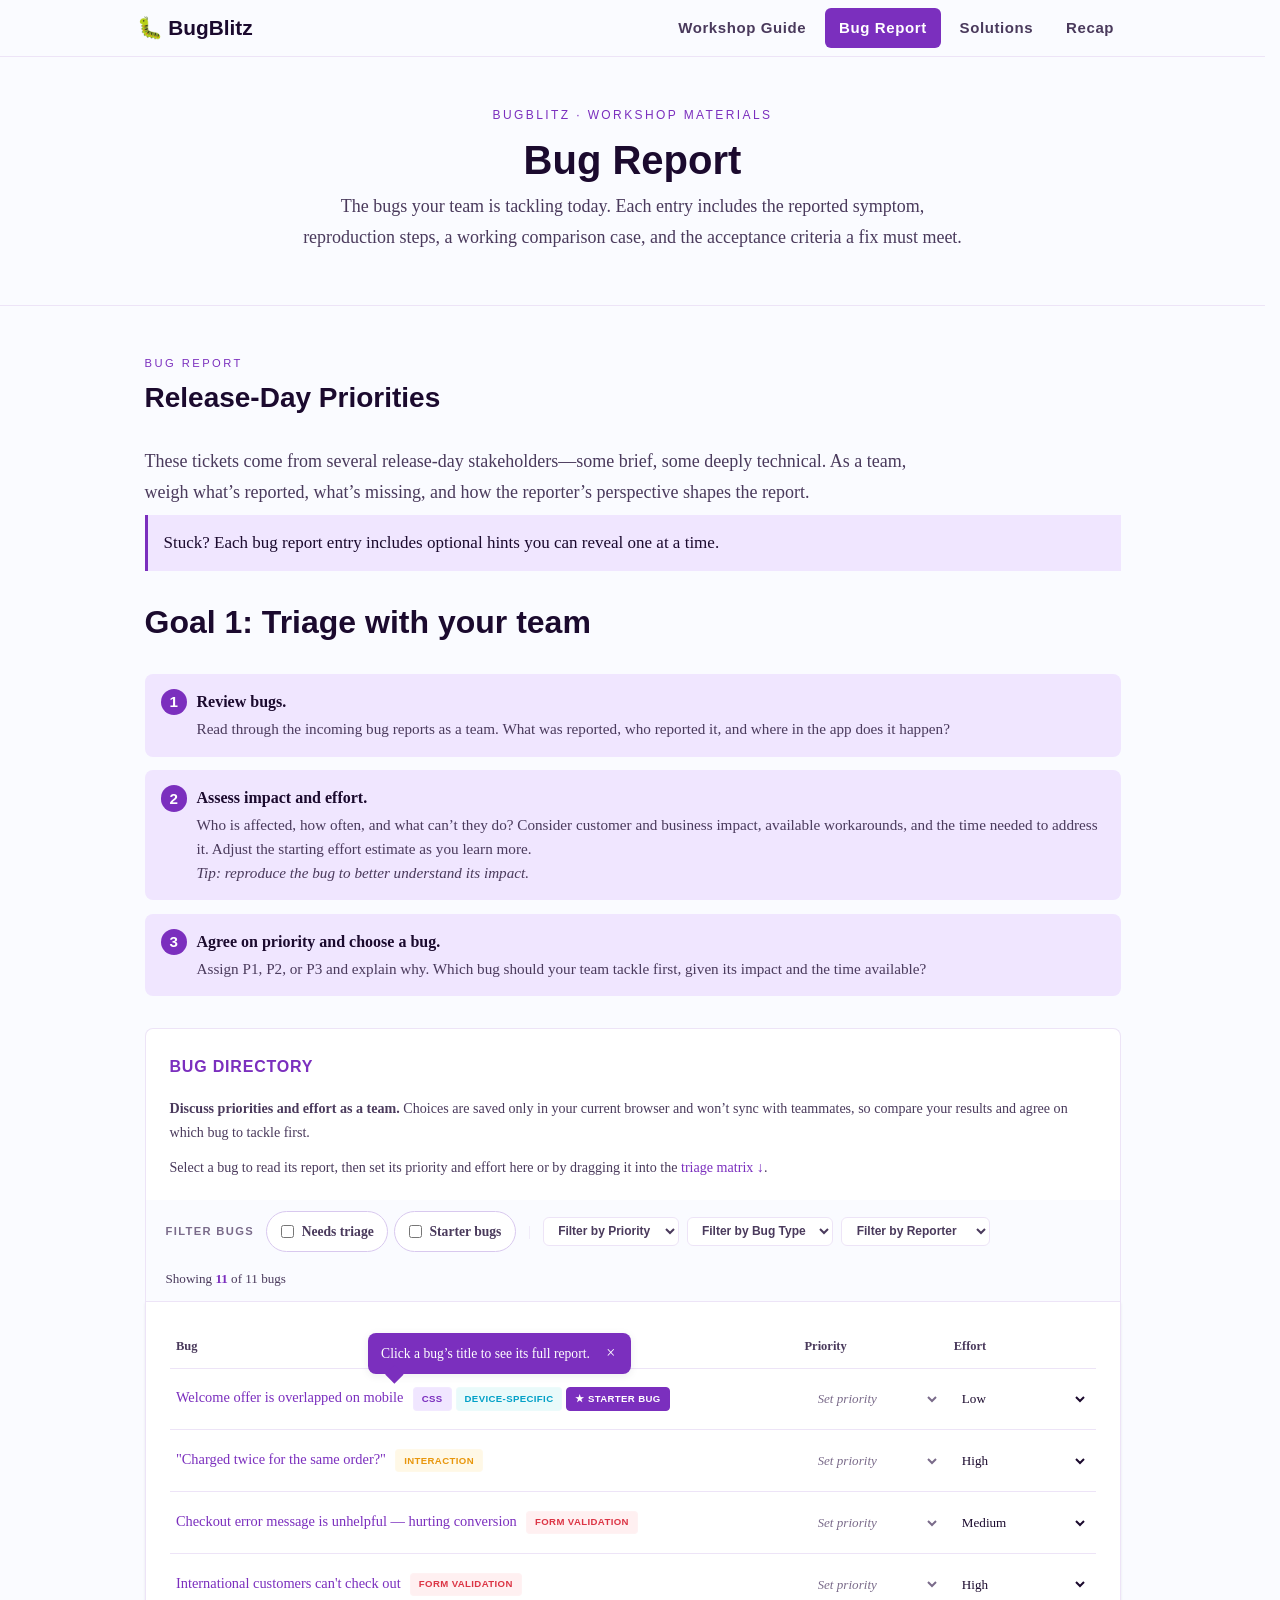
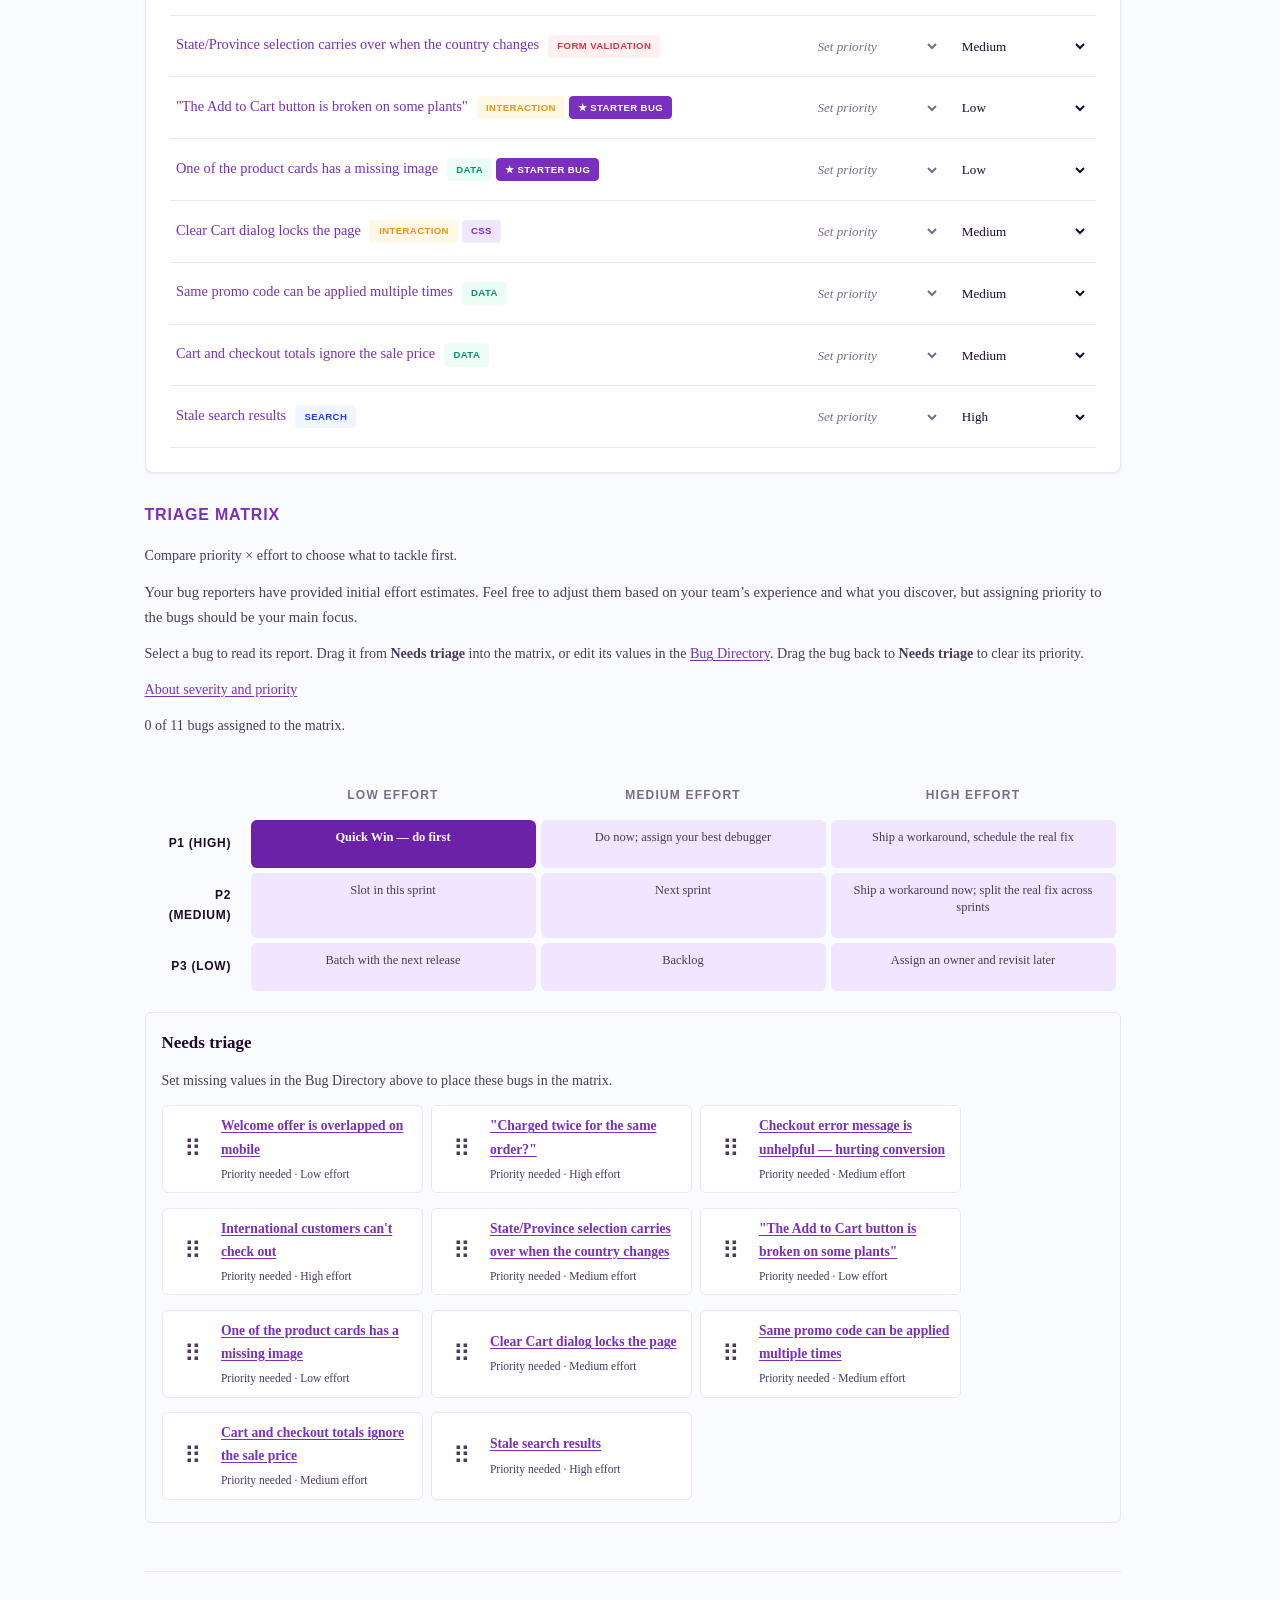
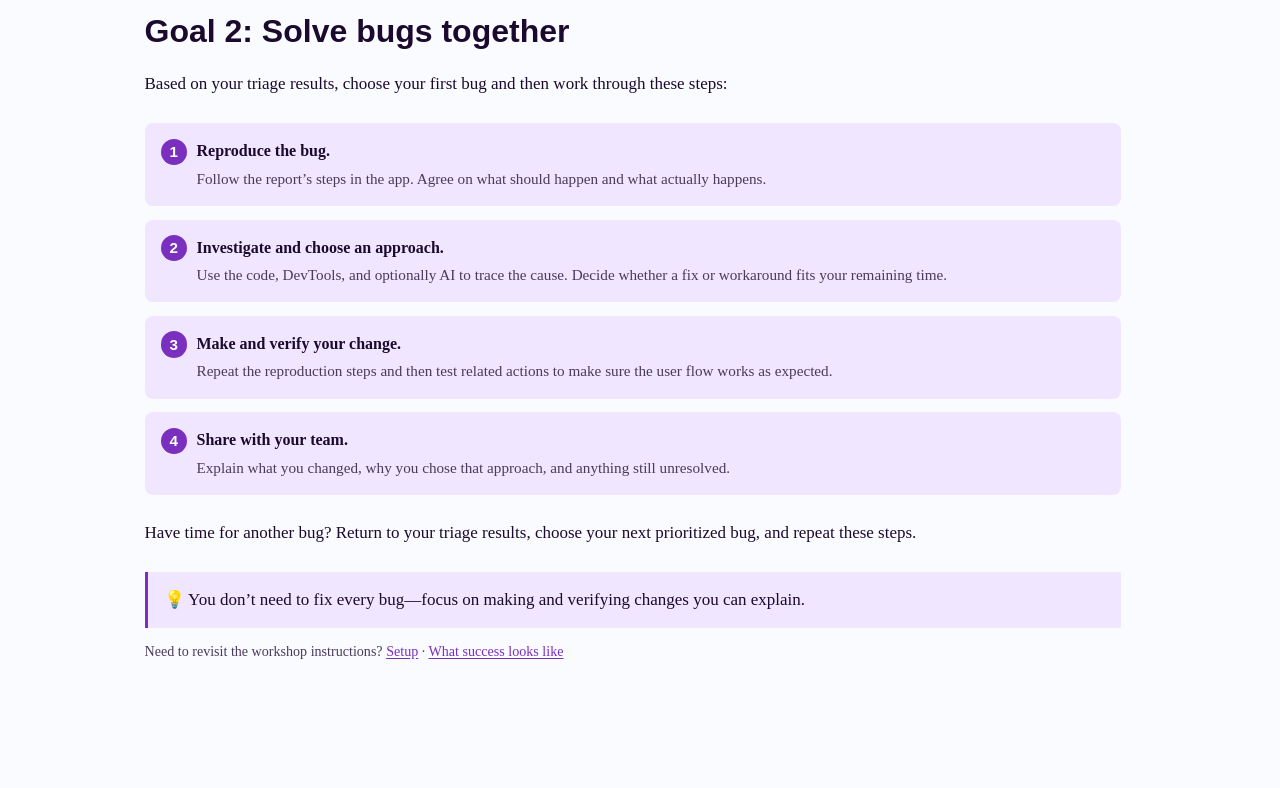
==== commit 94d37693: "un-move hint" ====
--- a/bugs.html
+++ b/bugs.html
@@ -65,6 +65,8 @@
     <h2>Release-Day Priorities</h2>
     <p class="lead">These tickets come from several release-day stakeholders—some brief, some deeply technical.
       As a team, weigh what’s reported, what’s missing, and how the reporter’s perspective shapes the report.</p>
+
+    <p class="hints-intro">Stuck? Each bug report entry includes optional hints you can reveal one at a time.</p>
 
     <div class="triage-prompts">
       <h2>Goal 1: Triage with your team</h2>
@@ -320,7 +322,6 @@
     <div class="exercise-goal" id="solve-bugs">
       <h2>Goal 2: Solve bugs together</h2>
       <p>Based on your triage results, choose your first bug and then work through these steps:</p>
-      <p><em>Stuck? Each bug report includes optional hints you can reveal one at a time.</em></p>
       <ol>
         <li><strong>Reproduce the bug.</strong> Follow the report’s steps in the app. Agree on what should happen and what actually happens.</li>
         <li><strong>Investigate and choose an approach.</strong> Use the code, DevTools, and optionally AI to trace the cause. Decide whether a fix or workaround fits your remaining time.</li>
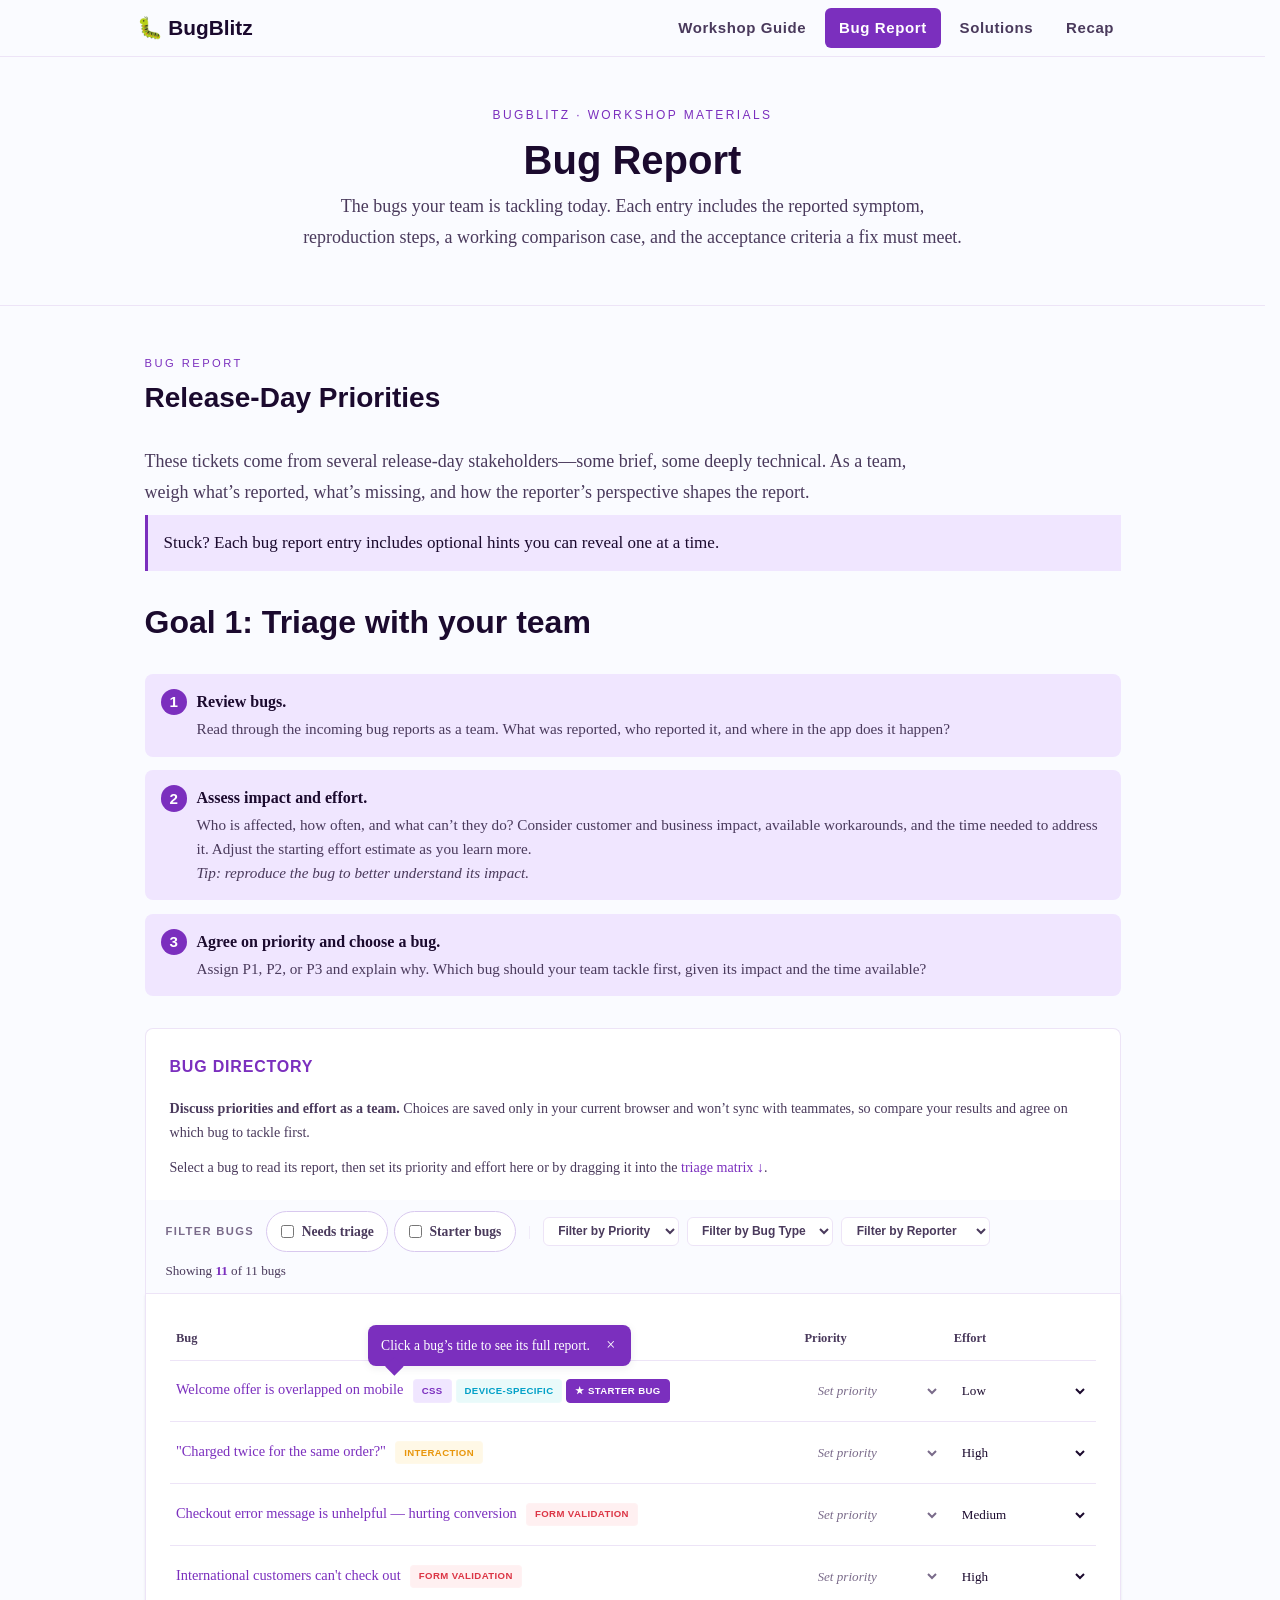
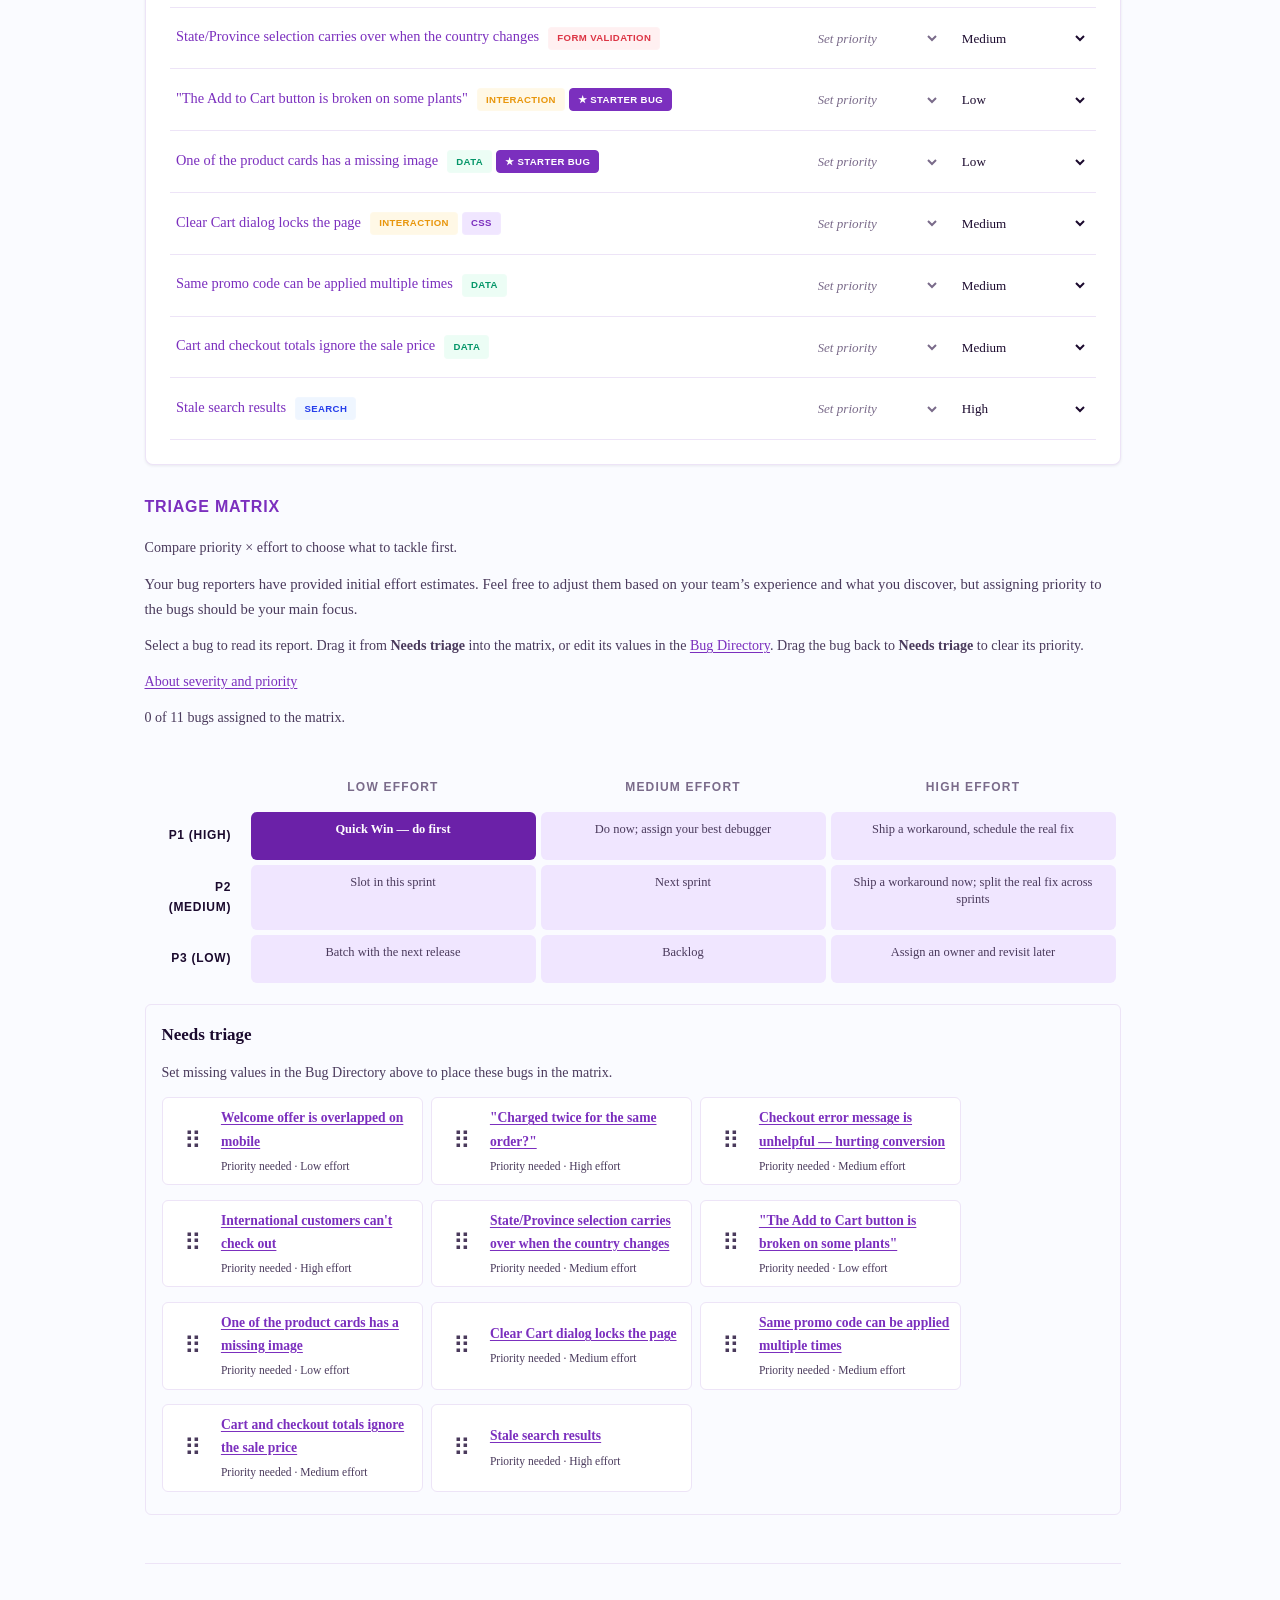
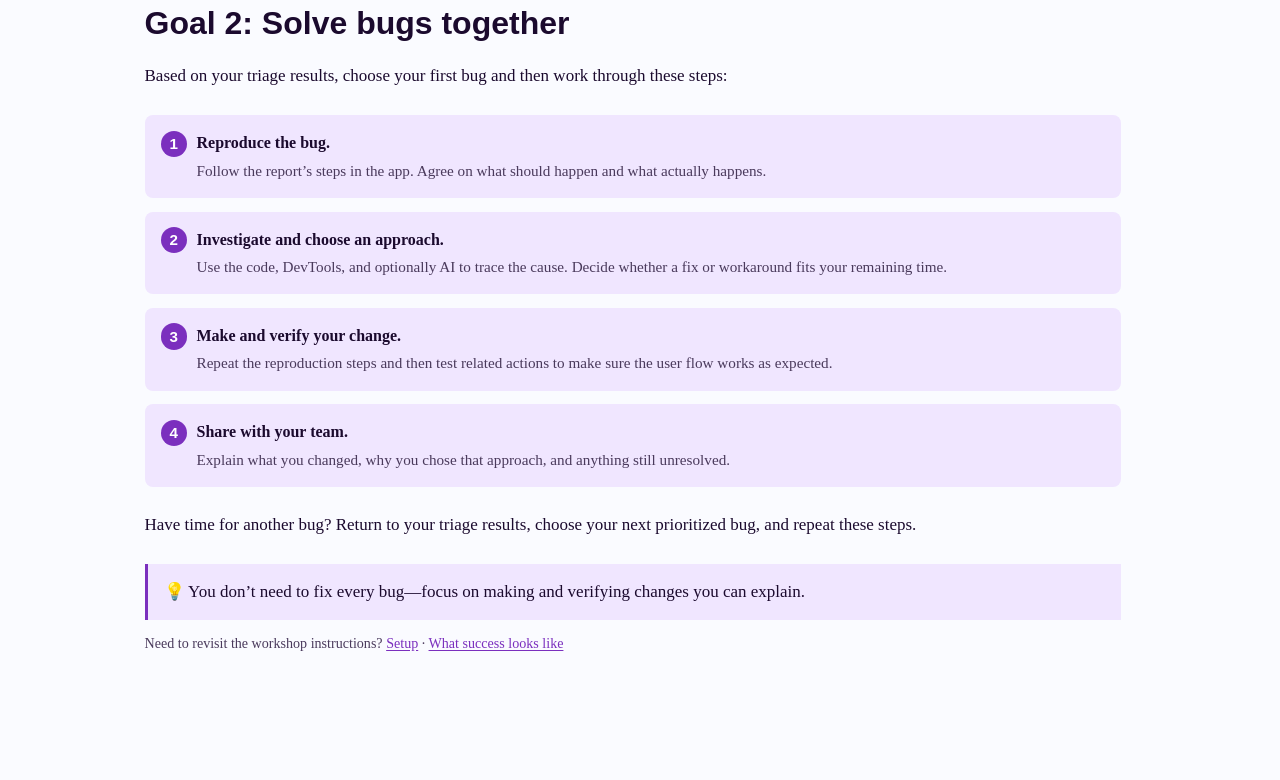
==== commit 6f6b0ec5: "update filter padding" ====
--- a/bugs.html
+++ b/bugs.html
@@ -140,8 +140,10 @@
           <p class="board-help" id="starter-bugs-help" hidden>Starter bugs: Suggested by the facilitators as good starting points for newer debuggers.</p>
           <div class="filter-status" role="status" aria-live="polite">
             <span id="active-filter-summary" hidden></span>
-            Showing <strong id="visible-count">0</strong> of <span id="total-count">0</span> bugs
-            <button type="button" id="clear-filters-btn" class="clear-filters-btn" hidden>Clear filters</button>
+            <div class="filter-results-line">
+              <span>Showing <strong id="visible-count">0</strong> of <span id="total-count">0</span> bugs</span>
+              <button type="button" id="clear-filters-btn" class="clear-filters-btn" hidden>Clear filters</button>
+            </div>
           </div>
         </div>
       </div>
@@ -398,7 +400,7 @@
           <div class="bug-guide-card-type cat-interaction">Interaction Bug</div>
         </div>
         <h3>"Charged twice for the same order?"</h3>
-        <p class="exercise-notice"><span class="exercise-notice-label"><span aria-hidden="true">⚠️</span> Before you start</span><strong>If you’re using Mock API in StackBlitz, skip this exercise because it requires DevTools throttling.</strong> Continue with the next exercise. You can try this later using Live Supabase or running the project locally.</p>
+        <p class="exercise-notice"><span class="exercise-notice-label"><span aria-hidden="true">⚠️</span> Before you start</span><strong>This exercise isn’t supported with Mock API in StackBlitz.</strong> Choose another bug, or <a href="index.html#local-setup">run the project locally</a> to try this one.</p>
         <div class="reporter-line" style="--reporter-color: var(--role-support);"><span
             class="reporter-dot"></span>Reported by <strong>Customer Support</strong></div>
         <p class="bug-guide-card-symptom">Getting a wave of complaints from customers saying they placed a single order
@@ -411,7 +413,7 @@
         </div>
         <details class="bug-hints" id="hints-duplicate-order-placed">
           <summary>Need a hint?</summary>
-          <p class="exercise-notice"><span aria-hidden="true">⚠️</span> Using <strong>Mock API? Skip this bug.</strong></p>
+          <p class="exercise-notice"><span aria-hidden="true">⚠️</span> Using <strong>Mock API in StackBlitz?</strong> Choose another bug or <a href="index.html#local-setup">run the project locally</a>.</p>
           <p class="hints-help">Reveal one hint at a time. Stop whenever you have enough to try your next step.</p>
           <details class="bug-hint" id="hint-duplicate-order-placed-1">
             <summary>Hint 1 of 3 · Where to look</summary>
@@ -841,7 +843,7 @@
           <div class="bug-guide-card-type cat-search">Search Bug</div>
         </div>
         <h3>Stale search results</h3>
-        <p class="exercise-notice"><span class="exercise-notice-label"><span aria-hidden="true">⚠️</span> Before you start</span><strong>If you’re using Mock API in StackBlitz, skip this exercise because it requires DevTools throttling.</strong> Continue with the next exercise. You can try this later using Live Supabase or running the project locally.</p>
+        <p class="exercise-notice"><span class="exercise-notice-label"><span aria-hidden="true">⚠️</span> Before you start</span><strong>This exercise isn’t supported with Mock API in StackBlitz.</strong> Choose another bug, or <a href="index.html#local-setup">run the project locally</a> to try this one.</p>
         <div class="reporter-line" style="--reporter-color: var(--role-dev);"><span class="reporter-dot"></span>Reported
           by <strong>Software Engineer</strong></div>
         <p class="bug-guide-card-symptom">As a shopper types in the header search, suggestions from an earlier search can replace
@@ -884,7 +886,7 @@
         </div>
         <details class="bug-hints" id="hints-stale-search">
           <summary>Need a hint?</summary>
-          <p class="exercise-notice"><span aria-hidden="true">⚠️</span> Using <strong>Mock API? Skip this bug.</strong></p>
+          <p class="exercise-notice"><span aria-hidden="true">⚠️</span> Using <strong>Mock API in StackBlitz?</strong> Choose another bug or <a href="index.html#local-setup">run the project locally</a>.</p>
           <p class="hints-help">Reveal one hint at a time. Stop whenever you have enough to try your next step.</p>
           <details class="bug-hint" id="hint-stale-search-1">
             <summary>Hint 1 of 3 · Where to look</summary>
--- a/styles.css
+++ b/styles.css
@@ -1444,7 +1444,7 @@
     width: 100%;
     align-items: center;
     justify-content: space-between;
-    gap: 1rem;
+    gap: 0.5rem;
     flex-wrap: wrap;
   }
 
@@ -1585,10 +1585,13 @@
   }
 
   .filter-status.is-filtered {
-    padding: 0.75rem 1rem;
+    padding: 0.35rem 0.65rem;
     border-left: 3px solid var(--accent);
     background: var(--surface);
   }
+
+  .filter-results-line { display: flex; flex-wrap: wrap; align-items: center; gap: 0.5rem; }
+  #active-filter-summary:not([hidden]) { margin-bottom: 0.2rem; }
 
   .bug-filter-check {
     display: inline-flex;
@@ -1614,7 +1617,7 @@
 
   #active-filter-summary:not([hidden]) { display: block; }
   #starter-bugs-help[hidden] { display: none; }
-  #starter-bugs-help { flex-basis: 100%; margin: 0.5rem 0; }
+  #starter-bugs-help { flex-basis: 100%; margin: 0; }
   .starter-bug-badge.toc-tag,
   .starter-bug-badge.bug-guide-card-type {
     display: inline-block;
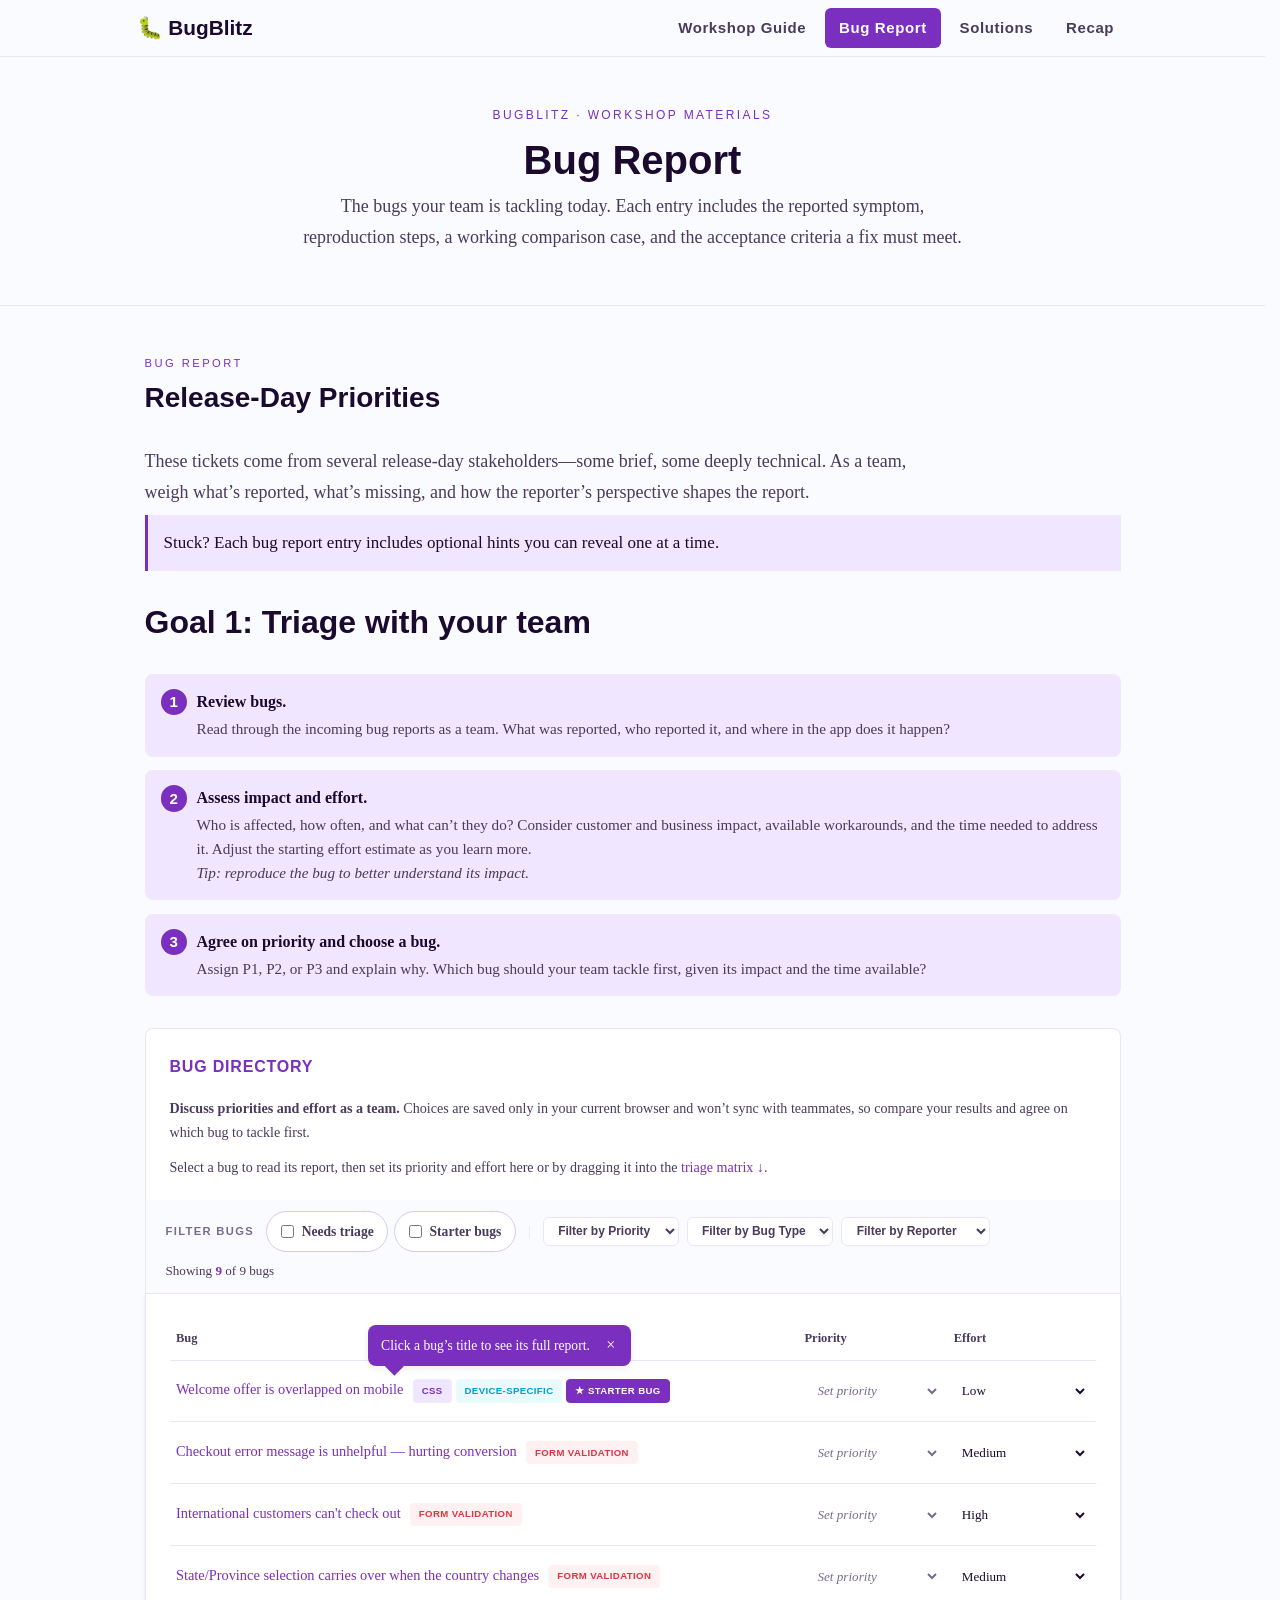
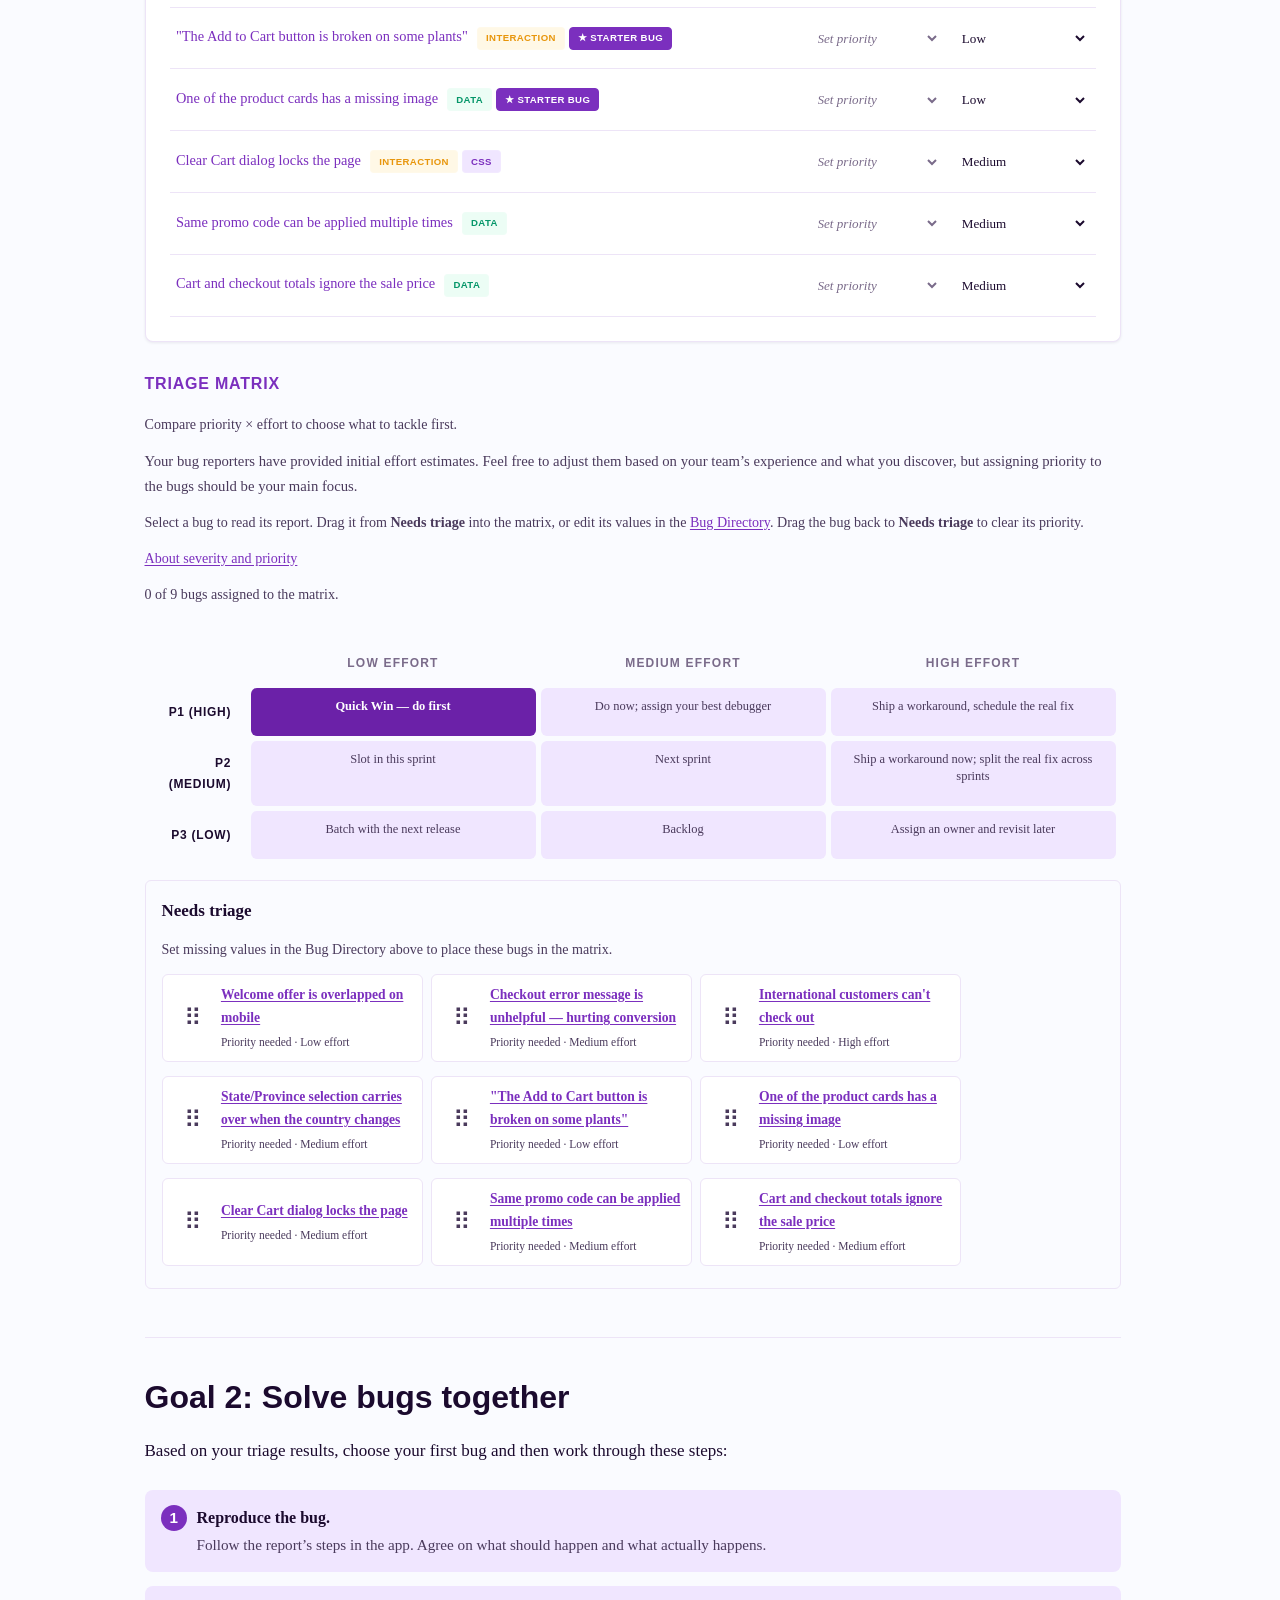
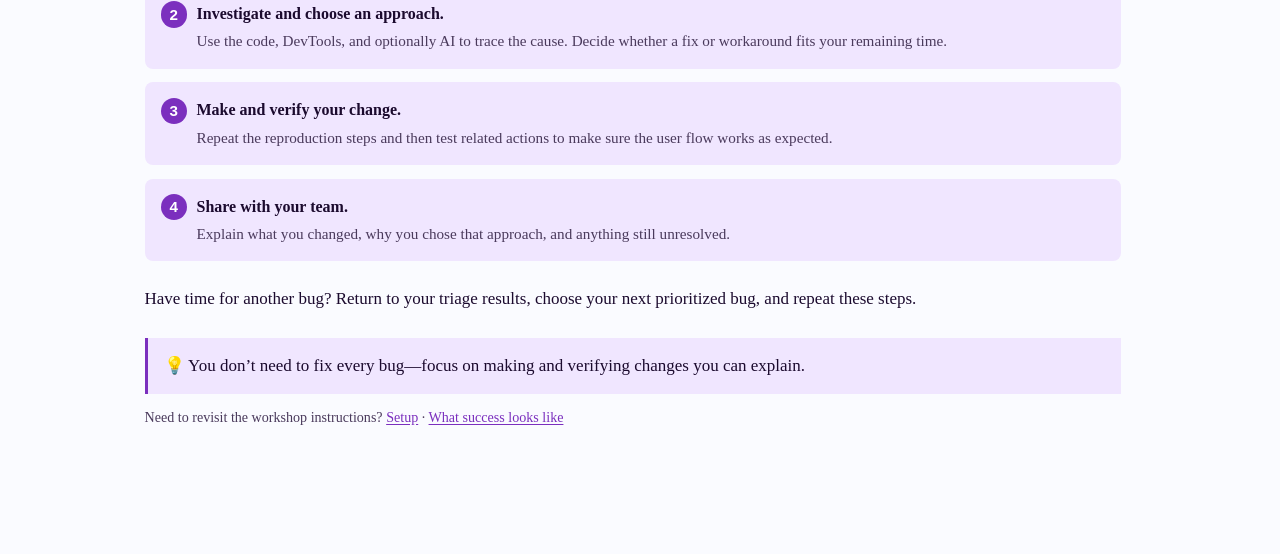
==== commit 31c7318c: "Update guide" ====
--- a/bugs.html
+++ b/bugs.html
@@ -146,6 +146,10 @@
             </div>
           </div>
         </div>
+        <div class="mobile-filter-status" role="status" aria-live="polite">
+          <span id="mobile-filter-count"></span>
+          <button type="button" id="mobile-clear-filters-btn" class="clear-filters-btn" hidden>Clear filters</button>
+        </div>
       </div>
 
       <div class="directory-layout">
@@ -169,7 +173,7 @@
                 <td data-label="Priority"></td>
                 <td data-label="Effort"></td>
               </tr>
-              <tr id="assignment-duplicate-order-placed">
+              <tr id="assignment-duplicate-order-placed" data-hidden-bug="needs-live-api">
                 <td><a href="#duplicate-order-placed">"Charged twice for the same order?"</a> <span class="toc-types"><span
                       class="toc-tag cat-interaction">Interaction</span></span></td>
                 <td data-label="Priority"></td>
@@ -223,7 +227,7 @@
                 <td data-label="Priority"></td>
                 <td data-label="Effort"></td>
               </tr>
-              <tr id="assignment-stale-search">
+              <tr id="assignment-stale-search" data-hidden-bug="needs-live-api">
                 <td><a href="#stale-search">Stale search results</a> <span class="toc-types"><span
                       class="toc-tag cat-search">Search</span></span></td>
                 <td data-label="Priority"></td>
@@ -343,6 +347,8 @@
 
     <!-- Full bug reports. With JavaScript they are hidden and shown one at a time
          in the Bug Directory's report viewer; without it they appear here. -->
+    <!-- Bugs marked data-hidden-bug="needs-live-api" can't be reproduced with the
+         Mock API, so they're hidden in this version. Remove the attribute to show one again. -->
     <div class="bug-guide-cards" id="bug-guide-cards">
 
       <div class="bug-guide-card" id="welcome-offer-mobile" data-types="css device" data-reporter="design"
@@ -394,7 +400,7 @@
         </div>
       </div>
 
-      <div class="bug-guide-card" id="duplicate-order-placed" data-types="interaction" data-reporter="support"
+      <div class="bug-guide-card" id="duplicate-order-placed" data-hidden-bug="needs-live-api" data-types="interaction" data-reporter="support"
         style="--bug-guide-color: var(--role-support); --bug-guide-bg: rgba(217, 119, 6, 0.12);">
         <div class="bug-guide-card-header">
           <div class="bug-guide-card-type cat-interaction">Interaction Bug</div>
@@ -729,7 +735,7 @@
         <div class="bug-guide-sub">Reproduction Steps</div>
         <ol>
           <li>Add at least one product to the cart and navigate to the cart page (<code>/cart</code>).</li>
-          <li>Enter a valid promo code (for example <code>GHC2026</code> or <code>WELCOME10</code>) and click
+          <li>Enter a valid promo code (for example <code>SPOOKY20</code> or <code>WELCOME10</code>) and click
             <strong>Apply</strong>.
           </li>
           <li>The coupon appears in the applied list and the discount is reflected in the total.</li>
@@ -837,7 +843,7 @@
         </div>
       </div>
 
-      <div class="bug-guide-card" id="stale-search" data-types="search" data-reporter="dev"
+      <div class="bug-guide-card" id="stale-search" data-hidden-bug="needs-live-api" data-types="search" data-reporter="dev"
         style="--bug-guide-color: var(--role-dev); --bug-guide-bg: rgba(123, 47, 190, 0.12);">
         <div class="bug-guide-card-header">
           <div class="bug-guide-card-type cat-search">Search Bug</div>
--- a/styles.css
+++ b/styles.css
@@ -1591,6 +1591,7 @@
   }
 
   .filter-results-line { display: flex; flex-wrap: wrap; align-items: center; gap: 0.5rem; }
+  .mobile-filter-status { display: none; }
   #active-filter-summary:not([hidden]) { margin-bottom: 0.2rem; }
 
   .bug-filter-check {
@@ -1996,6 +1997,11 @@
     display: block;
     padding: 0.5rem 1rem;
   }
+  .mobile-filter-status { display: flex; flex-wrap: wrap; align-items: center; gap: 0.5rem; margin-top: 0.35rem; padding: 0 0.75rem; font-size: 0.82rem; color: var(--text-secondary); }
+  .filter-status .filter-results-line { display: none; }
+  #active-filter-summary:not([hidden]) { display: none; }
+  .filter-status { display: none; }
+  .filter-status.is-filtered { padding: 0; border: 0; background: transparent; }
 
   .filter-panel-toggle {
     display: flex;
@@ -3356,6 +3362,30 @@
   transform: translateY(-1px);
 }
 
+/* The StackBlitz launch link, styled like the launcher's button. */
+.table-launcher-row .launch-button {
+  display: inline-block;
+  background: var(--accent-fill, var(--accent));
+  color: #ffffff;
+  font-family: var(--font-display);
+  font-size: 0.85rem;
+  font-weight: 700;
+  padding: 0.55rem 1.1rem;
+  border-radius: 6px;
+  text-decoration: none;
+  transition: opacity 0.2s, transform 0.15s;
+}
+
+.table-launcher-row .launch-button:hover {
+  opacity: 0.9;
+  transform: translateY(-1px);
+}
+
+.table-launcher-row .launch-button:focus-visible {
+  outline: 2px solid var(--accent);
+  outline-offset: 2px;
+}
+
 .table-launcher-alt {
   font-size: 0.82rem;
   color: var(--text-muted);
@@ -4239,3 +4269,7 @@
     }
   }
 }
+
+/* Bugs hidden from this version of the workshop (see removeHiddenBugs in
+   app.js); also hidden when JavaScript is off. */
+[data-hidden-bug] { display: none !important; }
